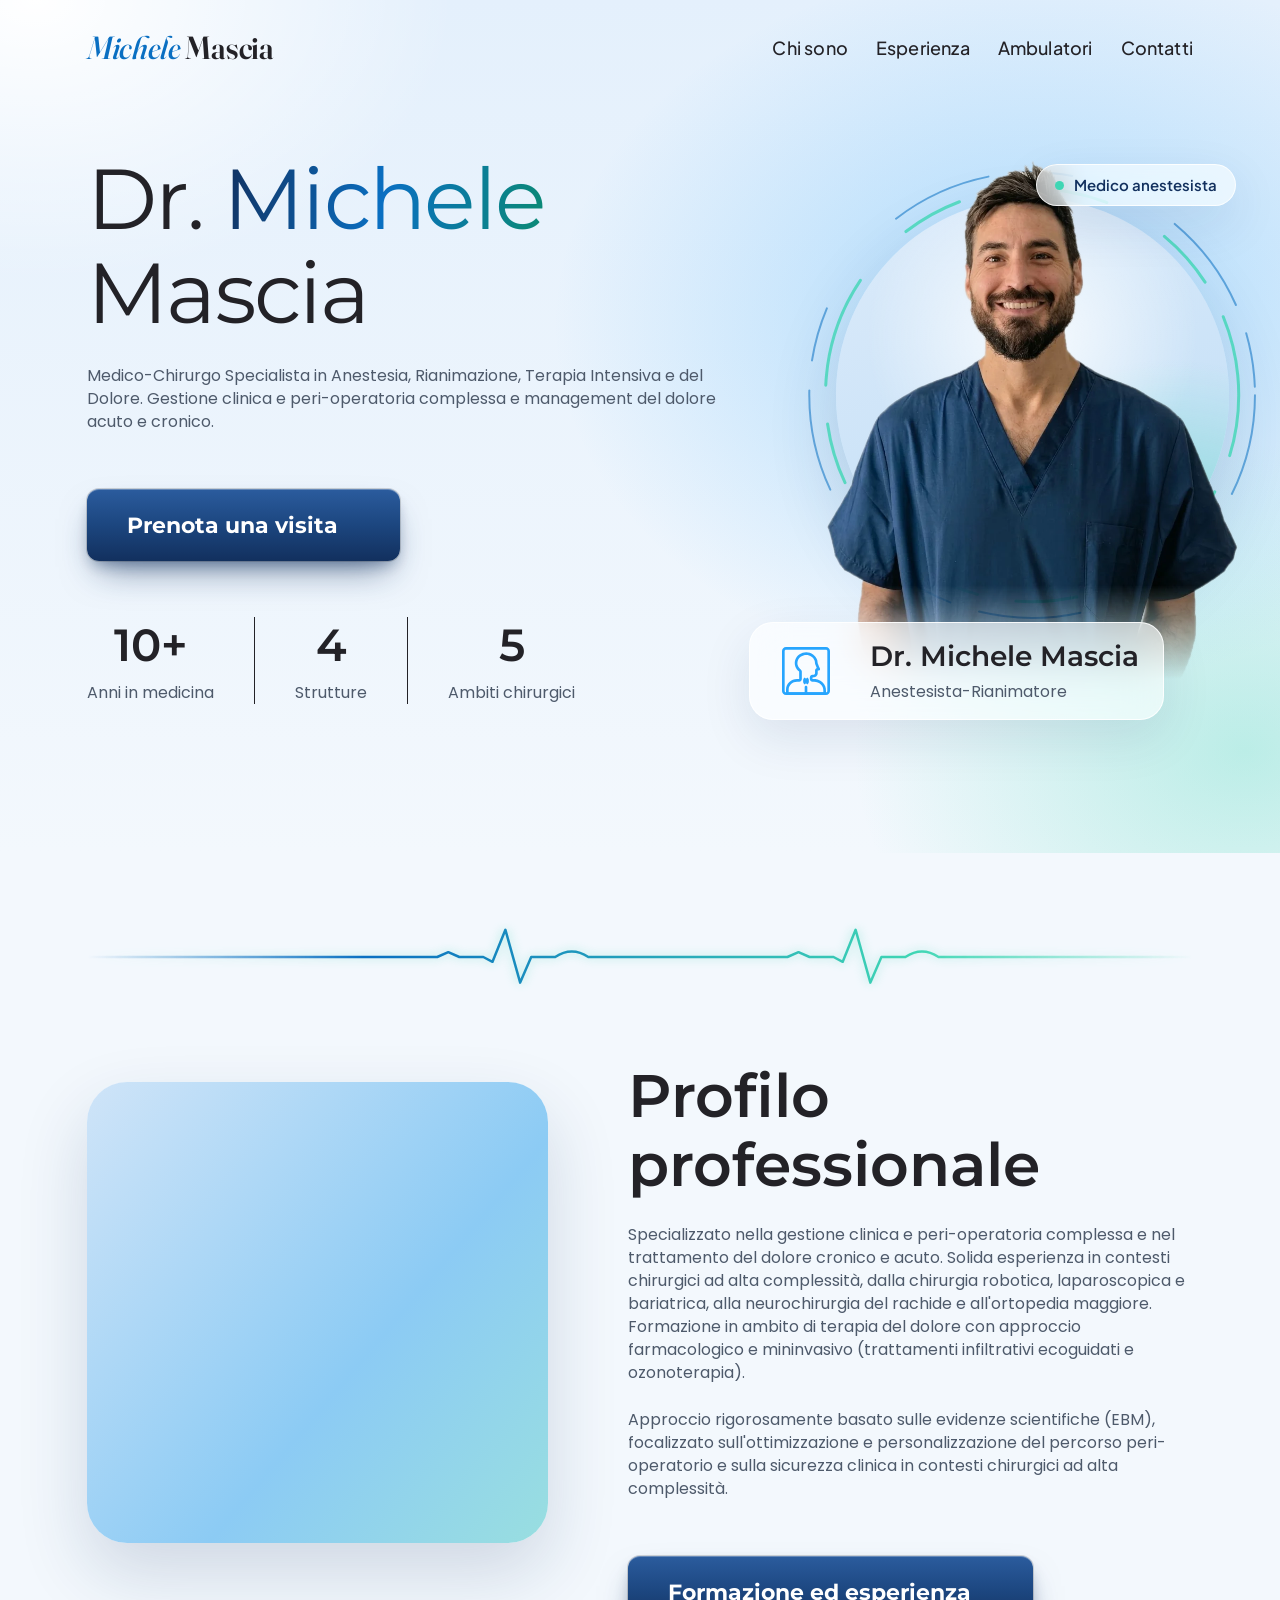
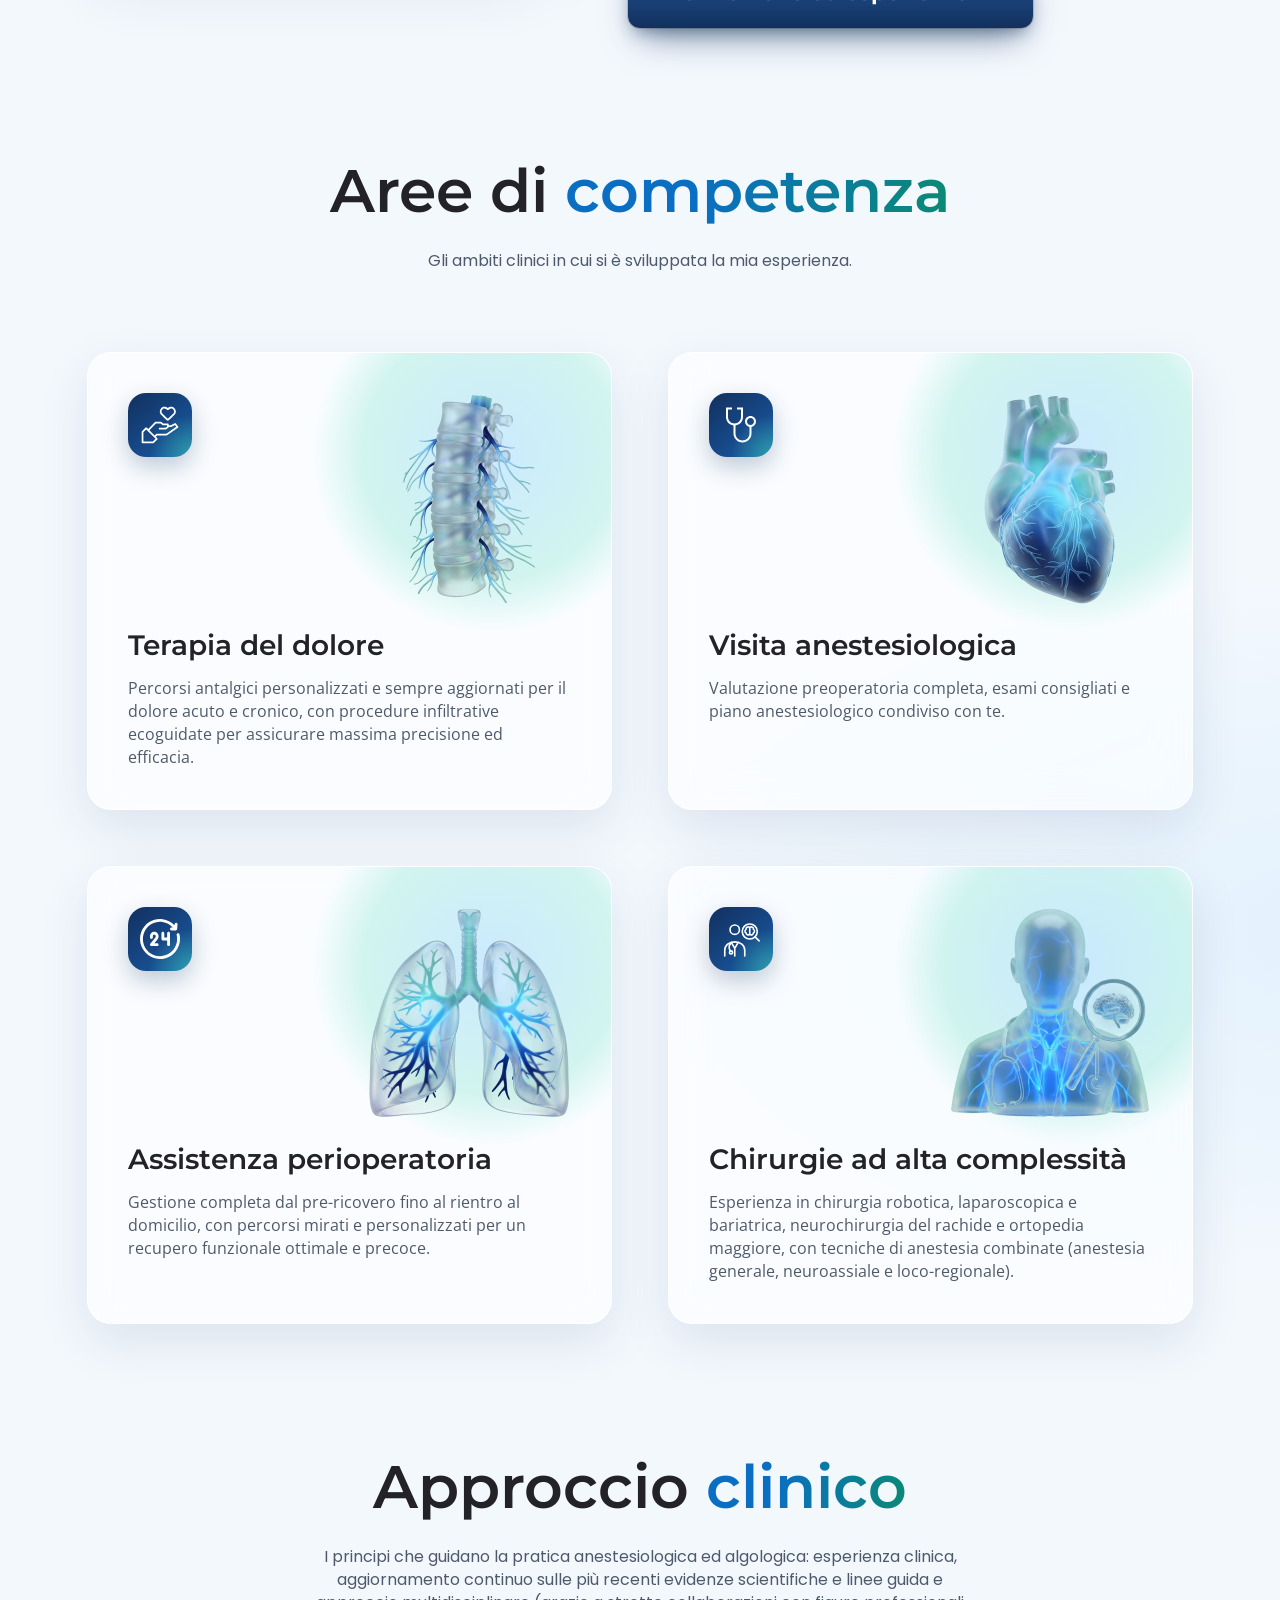
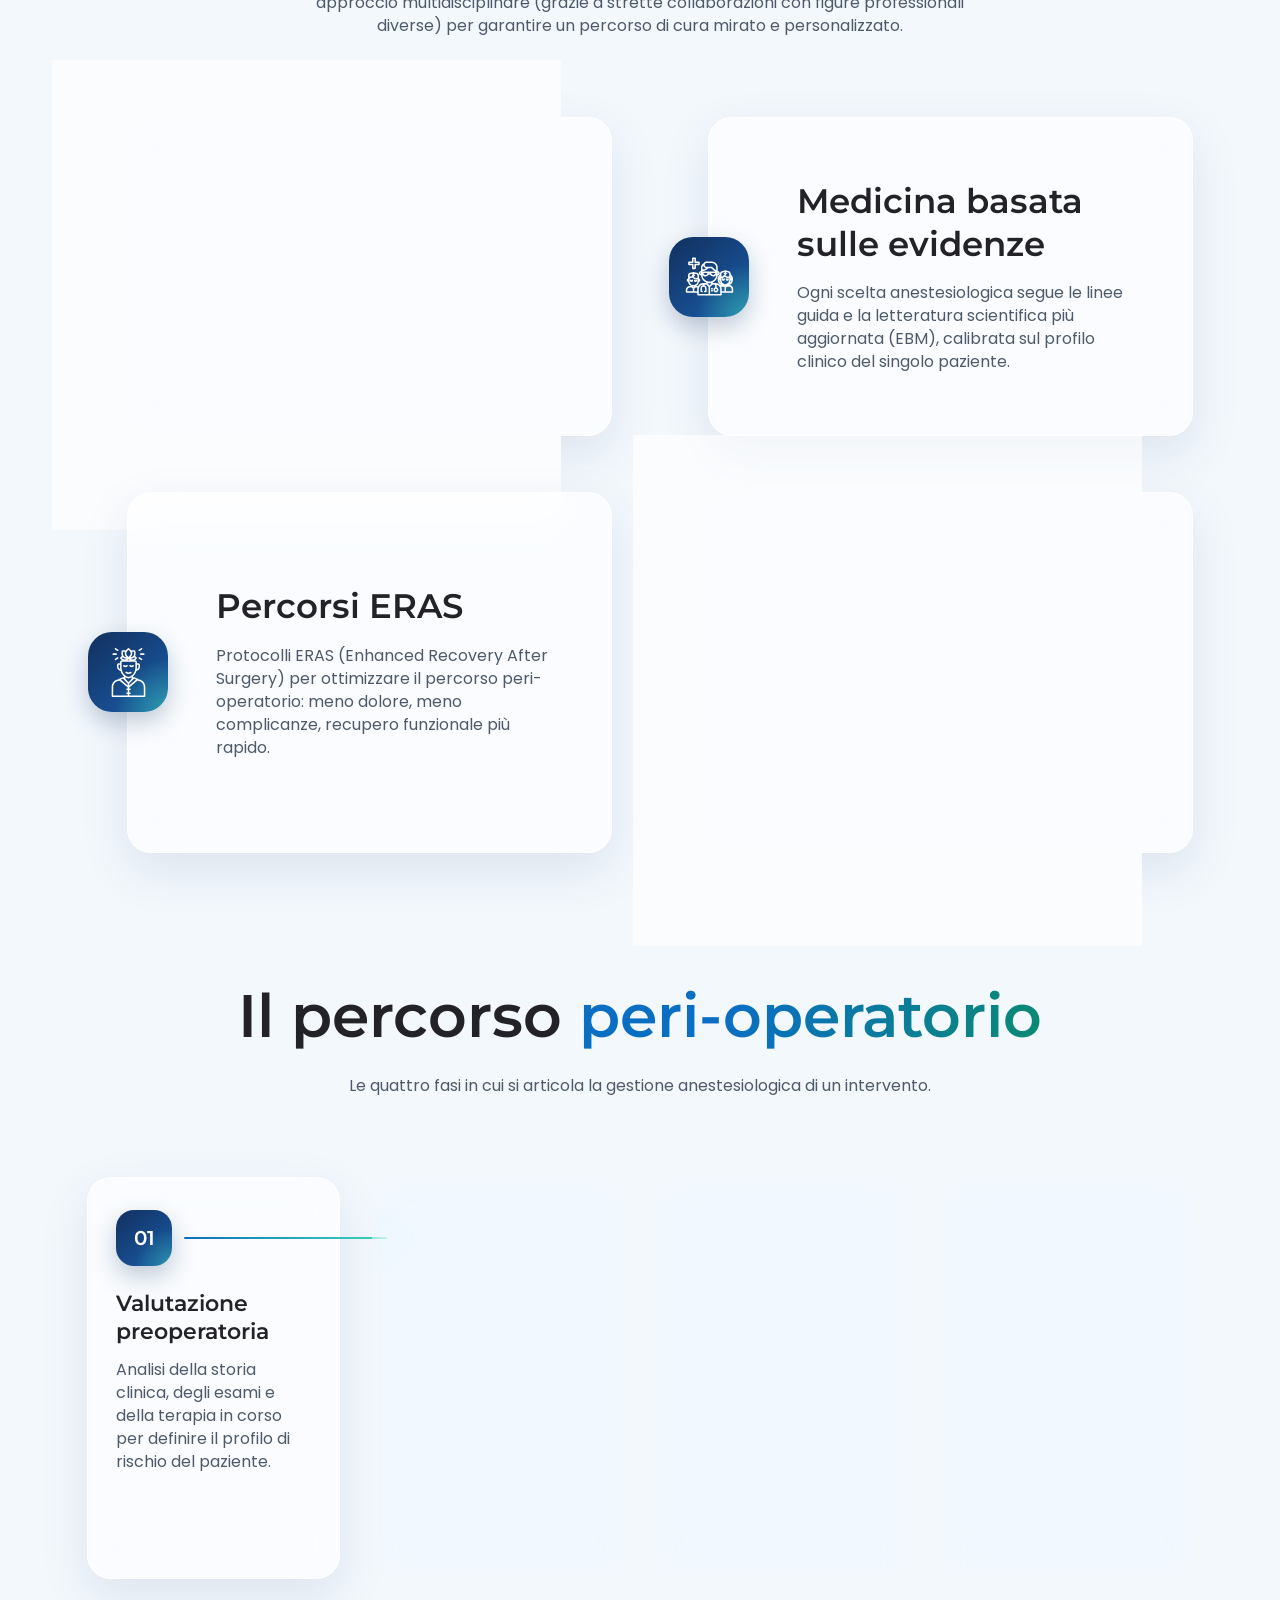
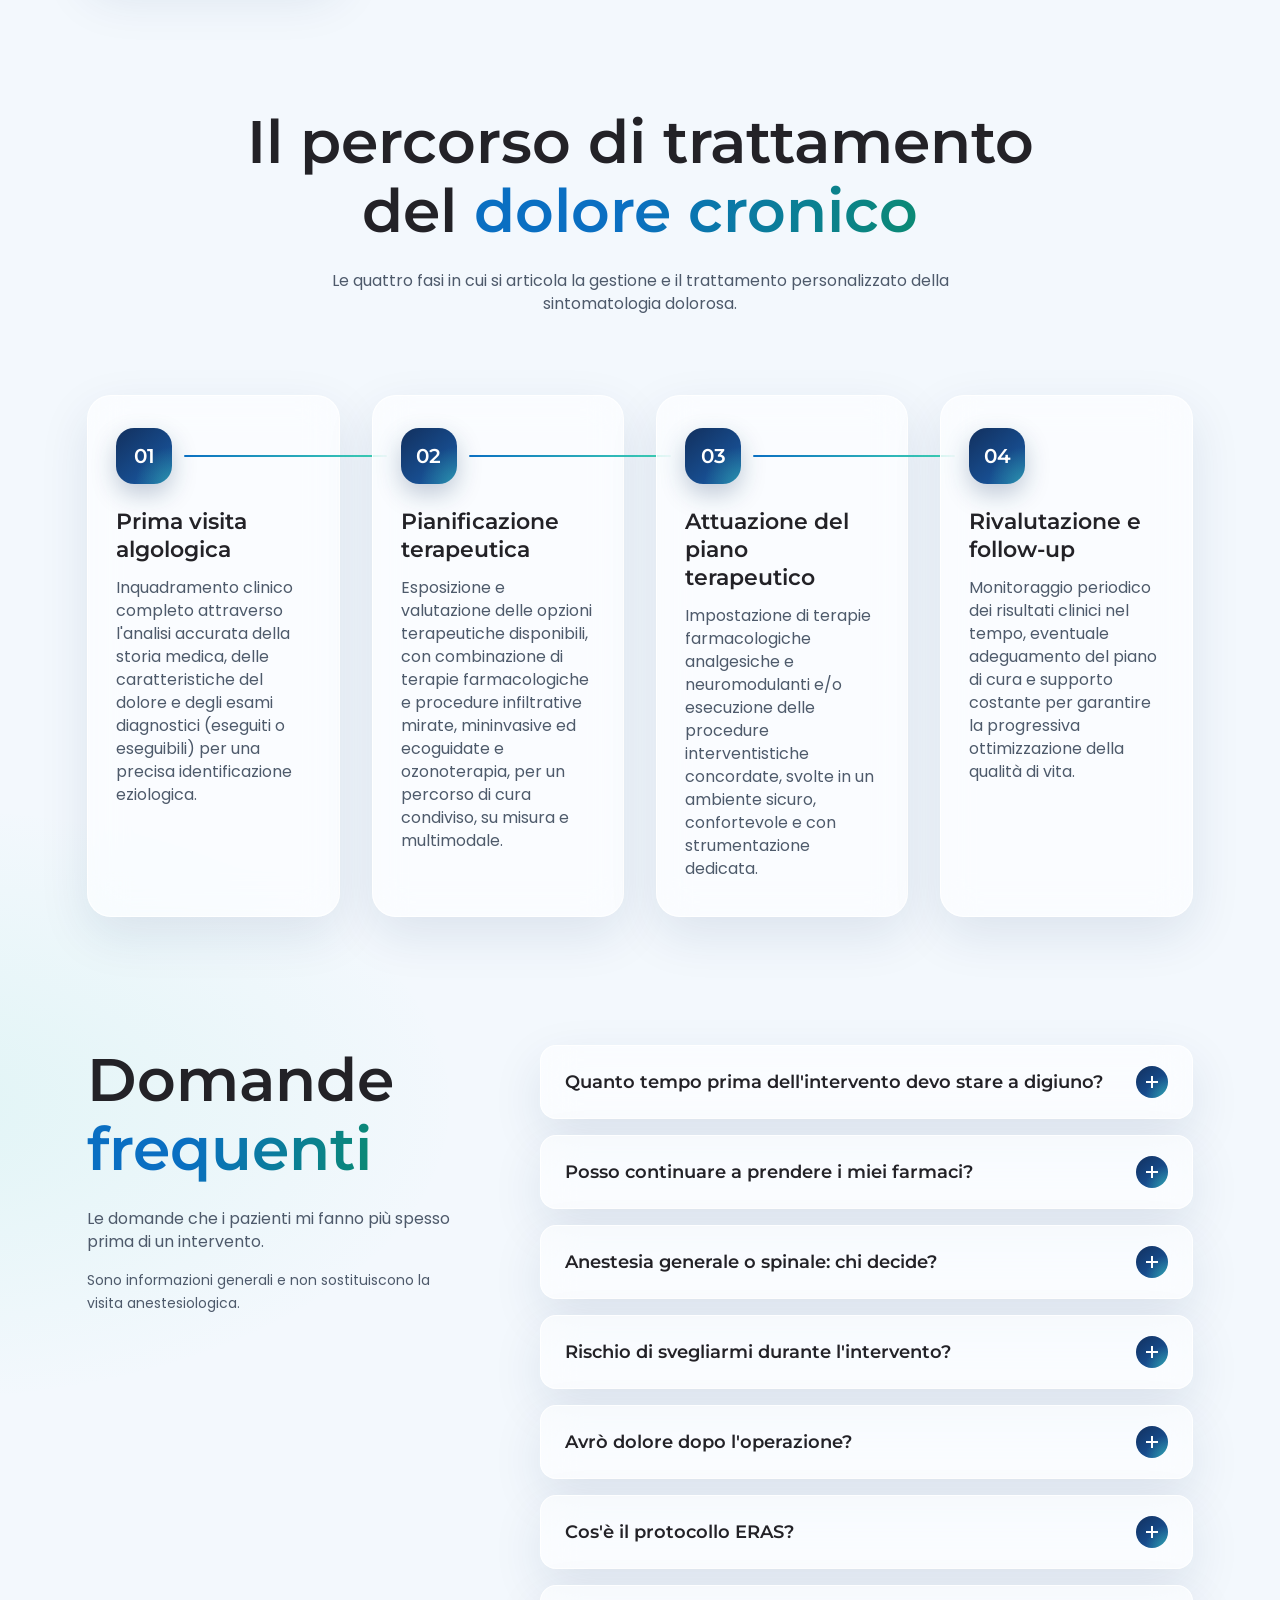
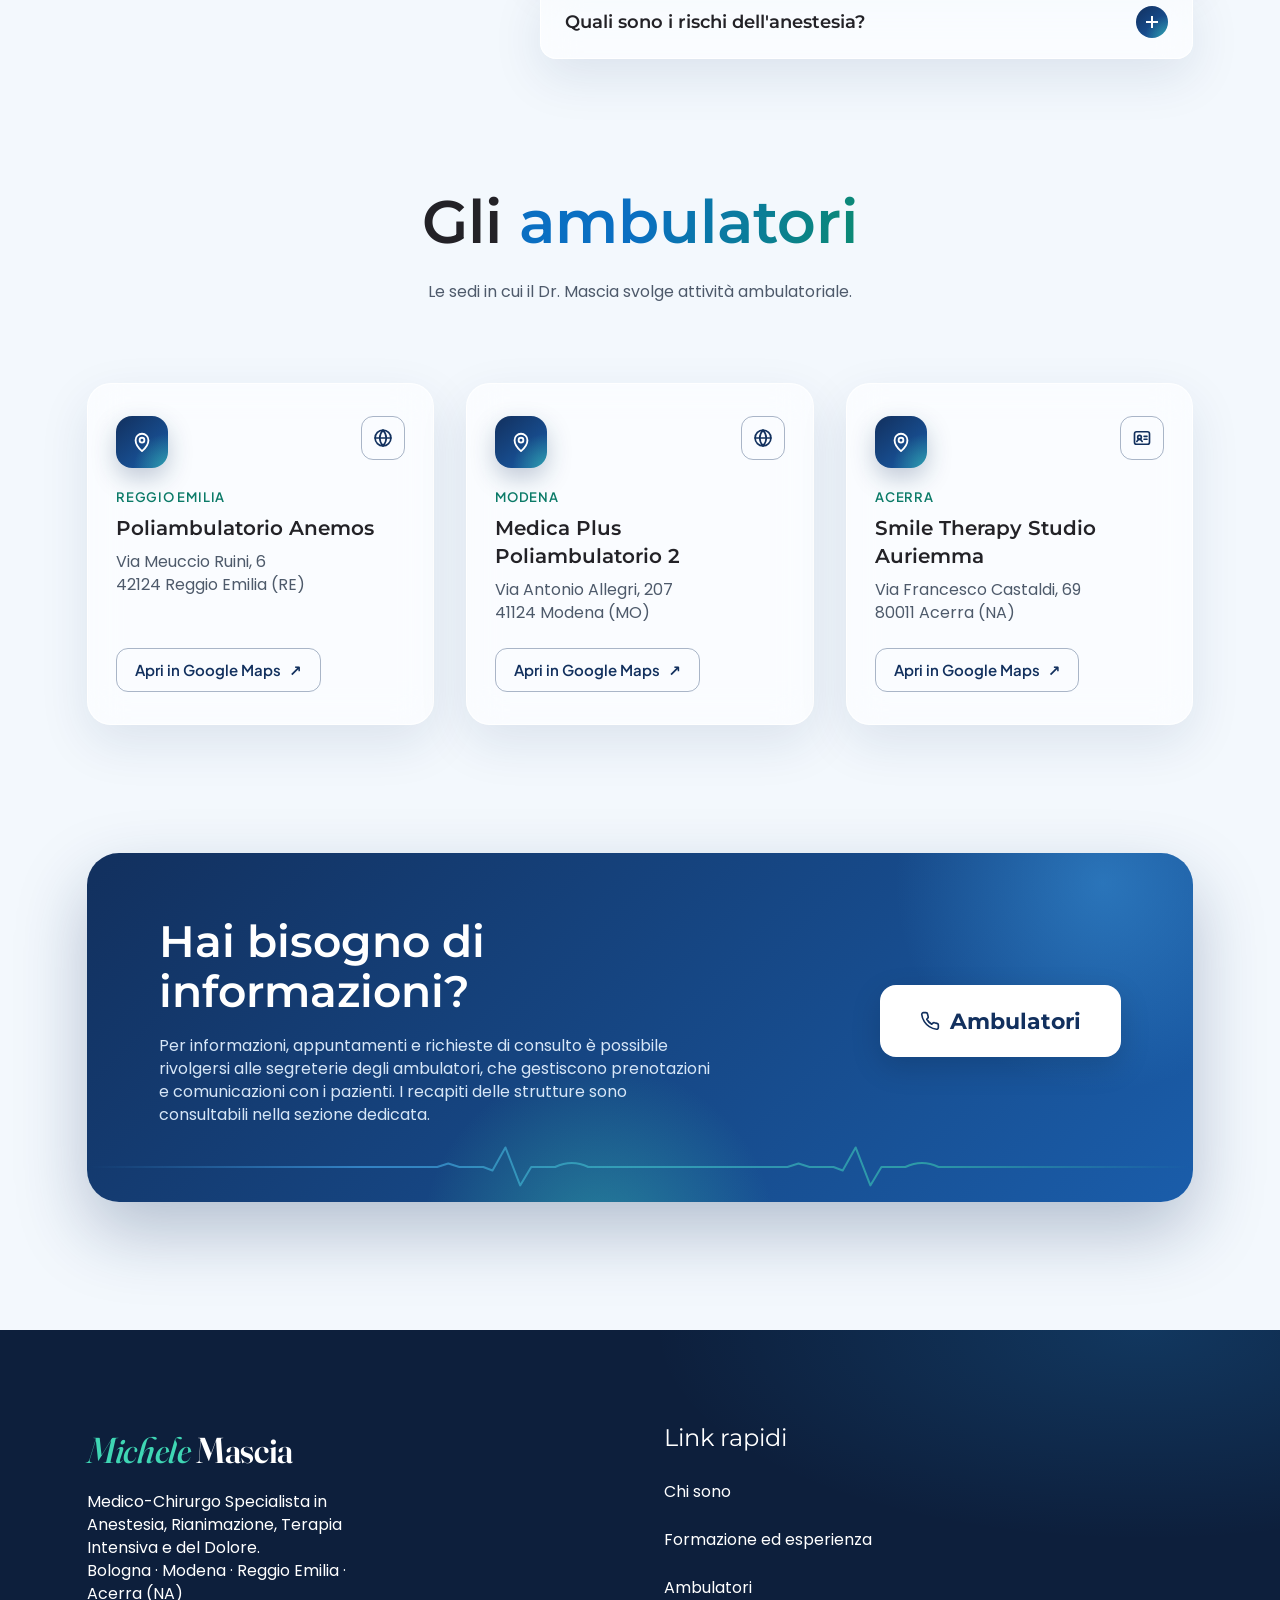
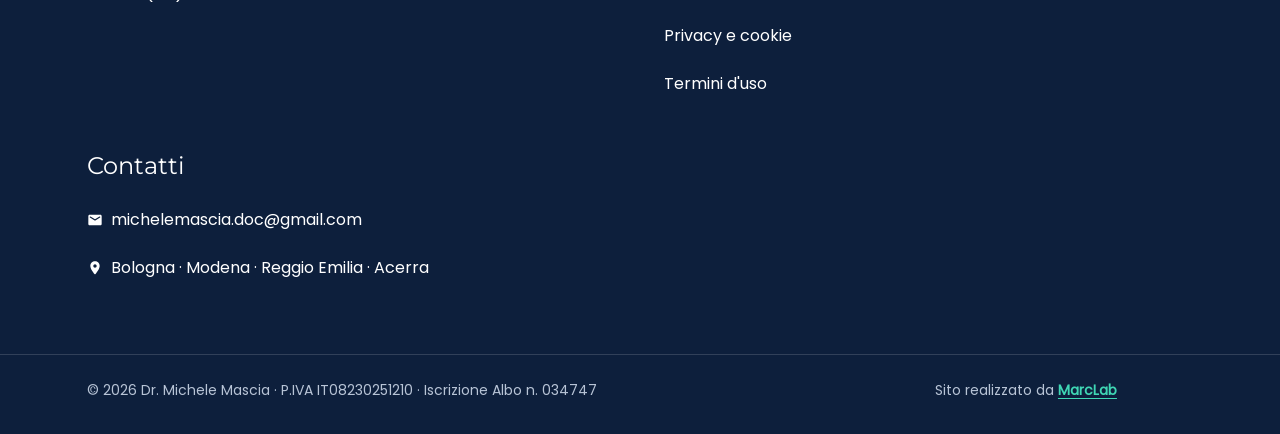
==== index.html @ 8900745c "Footer: aggiunta Bologna alla riga dei contatti La riga delle sedi nei contatti elencava solo Reggio" ====
<!doctype html>
<html lang="it">
<head>
  <meta charset="utf-8">
  <meta name="viewport" content="width=device-width, initial-scale=1">
  <meta name="format-detection" content="telephone=no, email=no">
  <title>Dr. Michele Mascia | Anestesista-Rianimatore</title>
  <meta name="description" content="Dr. Michele Mascia, specialista in Anestesia, Rianimazione, Terapia Intensiva e del Dolore: chirurgia robotica, neurochirurgia del rachide, ortopedia maggiore.">
  <link rel="canonical" href="https://www.michelemascia.it/">
  <!-- ANTEPRIMA: rimettere "index, follow" al lancio -->
  <meta name="robots" content="noindex, nofollow">
  <meta name="theme-color" content="#12305E">

  <meta property="og:type" content="website">
  <meta property="og:locale" content="it_IT">
  <meta property="og:title" content="Dr. Michele Mascia | Anestesista-Rianimatore">
  <meta property="og:description" content="Dr. Michele Mascia, specialista in Anestesia, Rianimazione, Terapia Intensiva e del Dolore: chirurgia robotica, neurochirurgia del rachide, ortopedia maggiore.">
  <meta property="og:url" content="https://www.michelemascia.it/">
  <meta property="og:image" content="https://www.michelemascia.it/assets/img/og-image.jpg">
  <meta property="og:image:width" content="1200">
  <meta property="og:image:height" content="630">
  <meta property="og:site_name" content="Dr. Michele Mascia">
  <meta name="twitter:card" content="summary_large_image">

  <link rel="icon" href="favicon.svg" type="image/svg+xml">
  <link rel="icon" href="favicon.ico" sizes="48x48">
  <link rel="apple-touch-icon" href="apple-touch-icon.png">
  <link rel="preload" href="assets/fonts/montserrat-latin-e56e84.woff2" as="font" type="font/woff2" crossorigin>
  <link rel="preload" href="assets/fonts/poppins-latin-5a6413.woff2" as="font" type="font/woff2" crossorigin>
  <link rel="stylesheet" href="fonts.css">
  <link rel="stylesheet" href="styles.css">
  <script type="application/ld+json">
{
  "@context": "https://schema.org",
  "@type": "Physician",
  "name": "Dr. Michele Mascia",
  "medicalSpecialty": [
    "Anesthesia",
    "PainMedicine"
  ],
  "address": {
    "@type": "PostalAddress",
    "addressLocality": "Bologna",
    "addressRegion": "BO",
    "addressCountry": "IT"
  },
  "areaServed": [
    "Bologna",
    "Modena",
    "Reggio Emilia",
    "Acerra"
  ],
  "memberOf": {
    "@type": "Organization",
    "name": "SIAARTI"
  },
  "alumniOf": [
    {
      "@type": "CollegeOrUniversity",
      "name": "Università degli Studi di Firenze"
    },
    {
      "@type": "CollegeOrUniversity",
      "name": "Seconda Università di Napoli"
    }
  ],
  "url": "https://www.michelemascia.it/",
  "image": "https://www.michelemascia.it/assets/img/og-image.jpg",
  "location": [
    {
      "@type": "MedicalClinic",
      "name": "Poliambulatorio Anemos",
      "url": "https://www.anemoscns.it/",
      "hasMap": "https://maps.app.goo.gl/2GRkThyEYUAiPACN7",
      "address": {
        "@type": "PostalAddress",
        "streetAddress": "Via Meuccio Ruini, 6",
        "postalCode": "42124",
        "addressLocality": "Reggio Emilia",
        "addressCountry": "IT"
      }
    },
    {
      "@type": "MedicalClinic",
      "name": "Medica Plus Poliambulatorio 2",
      "url": "https://www.medicaplus.it/",
      "hasMap": "https://maps.app.goo.gl/AveCn6s1imTVn1by8",
      "address": {
        "@type": "PostalAddress",
        "streetAddress": "Via Antonio Allegri, 207",
        "postalCode": "41124",
        "addressLocality": "Modena",
        "addressCountry": "IT"
      }
    },
    {
      "@type": "MedicalClinic",
      "name": "Smile Therapy Studio Auriemma",
      "hasMap": "https://maps.app.goo.gl/wtYGLZqLqUcjFcoJ7",
      "address": {
        "@type": "PostalAddress",
        "streetAddress": "Via Francesco Castaldi, 69",
        "postalCode": "80011",
        "addressLocality": "Acerra",
        "addressCountry": "IT"
      }
    }
  ]
}
  </script>
  <script type="application/ld+json">
{
  "@context": "https://schema.org",
  "@type": "FAQPage",
  "mainEntity": [
    {
      "@type": "Question",
      "name": "Quanto tempo prima dell'intervento devo stare a digiuno?",
      "acceptedAnswer": {
        "@type": "Answer",
        "text": "In genere niente cibo solido nelle 6 ore precedenti, mentre acqua e liquidi chiari (senza latte né polpa) sono consentiti fino a 2 ore prima. Le indicazioni precise per ogni caso vengono fornite durante la visita anestesiologica."
      }
    },
    {
      "@type": "Question",
      "name": "Posso continuare a prendere i miei farmaci?",
      "acceptedAnswer": {
        "@type": "Answer",
        "text": "Molti farmaci vanno presi regolarmente anche il giorno dell'intervento. Alcuni, come anticoagulanti, antiaggreganti e certi antidiabetici, vanno sospesi o modificati con tempi precisi. Porta alla visita l'elenco completo e non sospendere nulla di tua iniziativa."
      }
    },
    {
      "@type": "Question",
      "name": "Anestesia generale o spinale: chi decide?",
      "acceptedAnswer": {
        "@type": "Answer",
        "text": "La scelta dipende dal tipo di intervento, dalle tue condizioni di salute e anche dalle tue preferenze. La decisione viene presa con l'anestesista durante la valutazione preoperatoria. In chirurgia ortopedica e spinale si usano spesso tecniche locoregionali, da sole o insieme all'anestesia generale."
      }
    },
    {
      "@type": "Question",
      "name": "Rischio di svegliarmi durante l'intervento?",
      "acceptedAnswer": {
        "@type": "Answer",
        "text": "Durante l'anestesia generale i parametri vitali e la profondità dell'anestesia sono monitorati di continuo e il dosaggio viene adattato momento per momento. Il risveglio durante l'intervento è un evento molto raro."
      }
    },
    {
      "@type": "Question",
      "name": "Avrò dolore dopo l'operazione?",
      "acceptedAnswer": {
        "@type": "Answer",
        "text": "Il controllo del dolore inizia già in sala operatoria, ad esempio con blocchi nervosi mirati, e prosegue con una terapia personalizzata nei giorni successivi. L'obiettivo è farti muovere presto e con il minimo disagio."
      }
    },
    {
      "@type": "Question",
      "name": "Cos'è il protocollo ERAS?",
      "acceptedAnswer": {
        "@type": "Answer",
        "text": "ERAS (Enhanced Recovery After Surgery) è un insieme di pratiche basate sulle evidenze scientifiche, applicate prima, durante e dopo l'intervento: digiuno più breve, anestesia e analgesia mirate, mobilizzazione precoce. L'obiettivo è ridurre dolore e complicanze e tornare prima alla vita di tutti i giorni."
      }
    },
    {
      "@type": "Question",
      "name": "Quali sono i rischi dell'anestesia?",
      "acceptedAnswer": {
        "@type": "Answer",
        "text": "Oggi l'anestesia è molto sicura. Gli effetti più comuni, come nausea, mal di gola o brividi, sono lievi e passeggeri. I rischi specifici dipendono dalla storia clinica di ciascun paziente e vengono valutati durante la visita preoperatoria."
      }
    }
  ]
}
  </script>
</head>
<body id="top">
<a class="skip-link" href="#main">Vai al contenuto</a>

  <header class="site-header">
    <div class="container nav">
      <a href="#top" class="logo" aria-label="Michele Mascia, torna all'inizio"><span class="accent">Michele</span> Mascia</a>
      <button class="nav-toggle" aria-expanded="false" aria-controls="nav-menu" aria-label="Apri il menu">
        <span></span><span></span><span></span>
      </button>
      <nav id="nav-menu" class="nav-menu" aria-label="Navigazione principale">
        <a href="#chi-sono">Chi sono</a>
        <a href="curriculum.html">Esperienza</a>
        <a href="#ambulatori">Ambulatori</a>
        <a href="#contatti">Contatti</a>
      </nav>
    </div>
  </header>

  <main id="main">
    <!-- HERO -->
    <section class="hero">
      <div class="container hero-grid">
        <div class="hero-text">
          <h1>Dr. <span class="accent">Michele</span> Mascia</h1>
          <p class="lead">Medico-Chirurgo Specialista in Anestesia, Rianimazione, Terapia Intensiva e del Dolore. Gestione clinica e peri-operatoria complessa e management del dolore acuto e cronico.</p>
          <a href="#prenota" class="btn">Prenota una visita</a>
          <ul class="stats" aria-label="In numeri">
            <li><strong>10+</strong><span>Anni in medicina</span></li>
            <li><strong>4</strong><span>Strutture</span></li>
            <li><strong>5</strong><span>Ambiti chirurgici</span></li>
          </ul>
        </div>
        <div class="hero-visual">
          <img src="assets/icons/hero-circle.svg" alt="" class="hero-circle" width="810" height="810">
          <!-- Foto reale del Dr. Mascia -->
          <span class="photo-chip">Medico anestesista</span>
          <div class="portrait">
            <div class="portrait-disc" aria-hidden="true">
              <svg class="portrait-rings" viewBox="0 0 100 100" focusable="false"><g class="ring ring--a"><circle cx="50" cy="50" r="48" pathLength="100"/></g><g class="ring ring--b"><circle cx="50" cy="50" r="44.5" pathLength="100"/></g></svg>
            </div>
            <img src="assets/img/michele-scontornato.webp" srcset="assets/img/michele-scontornato-480.webp 480w, assets/img/michele-scontornato.webp 776w" sizes="(max-width: 1024px) 340px, 500px" alt="Il Dr. Michele Mascia in divisa medica" class="portrait-img" width="776" height="978" fetchpriority="high">
          </div>
          <div class="badge">
            <img src="assets/icons/doctor-badge.svg" alt="" width="64" height="64">
            <div>
              <p class="badge-name">Dr. Michele Mascia</p>
              <p class="badge-role">Anestesista-Rianimatore</p>
            </div>
          </div>
        </div>
      </div>
    </section>


    <!-- Traccia del monitor: separatore -->
    <div class="container ecg-divider">
      <svg class="ecg ecg--light" viewBox="0 0 1200 80" preserveAspectRatio="none" aria-hidden="true" focusable="false"><defs><linearGradient id="ecgGradA" x1="0" x2="1" y1="0" y2="0"><stop offset="0" stop-color="#0A6FC2" stop-opacity="0"/><stop offset=".25" stop-color="#0A6FC2"/><stop offset=".75" stop-color="#3FD6B4"/><stop offset="1" stop-color="#3FD6B4" stop-opacity="0"/></linearGradient></defs><path d="M0 40 H380 L392 34 L404 40 H430 L440 46 L454 6 L470 72 L482 40 H508 Q526 26 544 40 H760 L772 34 L784 40 H810 L820 46 L834 6 L850 72 L862 40 H888 Q906 26 924 40 H1200" pathLength="1" stroke="url(#ecgGradA)"/></svg>
    </div>

    <!-- CHI SONO -->
    <section class="section about" id="chi-sono">
      <div class="container about-grid">
        <!-- Foto reale del Dr. Mascia -->
        <div class="portrait portrait--about">
          <div class="portrait-disc" aria-hidden="true">
            <svg class="portrait-rings" viewBox="0 0 100 100" focusable="false"><g class="ring ring--a"><circle cx="50" cy="50" r="48" pathLength="100"/></g><g class="ring ring--b"><circle cx="50" cy="50" r="44.5" pathLength="100"/></g></svg>
          </div>
          <img src="assets/img/michele-scontornato.webp" srcset="assets/img/michele-scontornato-480.webp 480w, assets/img/michele-scontornato.webp 776w" sizes="(max-width: 1024px) 380px, 461px" alt="Ritratto del Dr. Michele Mascia in divisa medica" class="portrait-img" width="776" height="978" loading="lazy" decoding="async">
        </div>
        <div>
          <h2>Profilo professionale</h2>
          <p>Specializzato nella gestione clinica e peri-operatoria complessa e nel trattamento del dolore cronico e acuto. Solida esperienza in contesti chirurgici ad alta complessità, dalla chirurgia robotica, laparoscopica e bariatrica, alla neurochirurgia del rachide e all'ortopedia maggiore. Formazione in ambito di terapia del dolore con approccio farmacologico e mininvasivo (trattamenti infiltrativi ecoguidati e ozonoterapia).</p>
          <p>Approccio rigorosamente basato sulle evidenze scientifiche (EBM), focalizzato sull'ottimizzazione e personalizzazione del percorso peri-operatorio e sulla sicurezza clinica in contesti chirurgici ad alta complessità.</p>
          <div class="about-actions">
            <a href="curriculum.html" class="btn">Formazione ed esperienza</a>
          </div>
        </div>
      </div>
    </section>



    <!-- AREE DI COMPETENZA -->
    <section class="section services" id="competenze">
      <div class="container">
        <header class="section-head">
          <h2>Aree di <span class="accent">competenza</span></h2>
          <p>Gli ambiti clinici in cui si è sviluppata la mia esperienza.</p>
        </header>
        <div class="services-grid">
          <article class="service-card">
            <img src="assets/img/organo-colonna.webp" alt="" class="organ organ--card" width="440" height="440" loading="lazy" decoding="async" aria-hidden="true">
            <div class="service-body">
              <span class="service-icon"><img src="assets/icons/care.svg" alt="" width="40" height="40"></span>
              <h3>Terapia del dolore</h3>
              <p>Percorsi antalgici personalizzati e sempre aggiornati per il dolore acuto e cronico, con procedure infiltrative ecoguidate per assicurare massima precisione ed efficacia.</p>
            </div>
          </article>
          <article class="service-card">
            <img src="assets/img/organo-cuore.webp" alt="" class="organ organ--card" width="440" height="440" loading="lazy" decoding="async" aria-hidden="true">
            <div class="service-body">
              <span class="service-icon"><img src="assets/icons/stethoscope.svg" alt="" width="40" height="40"></span>
              <h3>Visita anestesiologica</h3>
              <p>Valutazione preoperatoria completa, esami consigliati e piano anestesiologico condiviso con te.</p>
            </div>
          </article>
          <article class="service-card">
            <img src="assets/img/organo-polmoni-440.webp" alt="" class="organ organ--card" width="440" height="440" loading="lazy" decoding="async" aria-hidden="true">
            <div class="service-body">
              <span class="service-icon"><img src="assets/icons/h24.svg" alt="" width="40" height="40"></span>
              <h3>Assistenza perioperatoria</h3>
              <p>Gestione completa dal pre-ricovero fino al rientro al domicilio, con percorsi mirati e personalizzati per un recupero funzionale ottimale e precoce.</p>
            </div>
          </article>
          <article class="service-card">
            <img src="assets/img/organo-chirurgie-v3.webp" alt="" class="organ organ--card" width="440" height="440" loading="lazy" decoding="async" aria-hidden="true">
            <div class="service-body">
              <span class="service-icon"><img src="assets/icons/chirurgie-complesse.svg" alt="" width="40" height="40"></span>
              <h3>Chirurgie ad alta complessità</h3>
              <p>Esperienza in chirurgia robotica, laparoscopica e bariatrica, neurochirurgia del rachide e ortopedia maggiore, con tecniche di anestesia combinate (anestesia generale, neuroassiale e loco-regionale).</p>
            </div>
          </article>
        </div>
      </div>
    </section>

    <!-- APPROCCIO CLINICO -->
    <section class="section why">
      <div class="container">
        <header class="section-head">
          <h2>Approccio <span class="accent">clinico</span></h2>
          <p>I principi che guidano la pratica anestesiologica ed algologica: esperienza clinica, aggiornamento continuo sulle più recenti evidenze scientifiche e linee guida e approccio multidisciplinare (grazie a strette collaborazioni con figure professionali diverse) per garantire un percorso di cura mirato e personalizzato.</p>
        </header>
        <div class="why-grid">
          <article class="why-card">
            <span class="why-icon"><img src="assets/icons/healthcare.svg" alt="" width="48" height="48"></span>
            <h3>Formazione specialistica</h3>
            <p>Specializzazione in Anestesia, Rianimazione, Terapia Intensiva e del Dolore all'Università di Firenze con 70/70 e lode. Socio ordinario SIAARTI, con aggiornamento continuo su tecniche e terapie farmacologiche.</p>
          </article>
          <article class="why-card">
            <span class="why-icon"><img src="assets/icons/team.svg" alt="" width="49" height="49"></span>
            <h3>Medicina basata sulle evidenze</h3>
            <p>Ogni scelta anestesiologica segue le linee guida e la letteratura scientifica più aggiornata (EBM), calibrata sul profilo clinico del singolo paziente.</p>
          </article>
          <article class="why-card">
            <span class="why-icon"><img src="assets/icons/mindfulness.svg" alt="" width="49" height="49"></span>
            <h3>Percorsi ERAS</h3>
            <p>Protocolli ERAS (Enhanced Recovery After Surgery) per ottimizzare il percorso peri-operatorio: meno dolore, meno complicanze, recupero funzionale più rapido.</p>
          </article>
          <article class="why-card">
            <span class="why-icon"><img src="assets/icons/multidisciplinare.svg" alt="" width="44" height="44"></span>
            <h3>Gestione multidisciplinare</h3>
            <p>Stretta collaborazione con professionisti di diverse specialità (neurochirurgia, ortopedia, urologia, chirurgia generale, neurologia, fisiatria, fisioterapia, psicologia, scienze della nutrizione) per una completa presa in carico del paziente e delle sue necessità.</p>
          </article>
        </div>
      </div>
    </section>




    <!-- PERCORSO PERI-OPERATORIO -->
    <section class="section process" id="percorso">
      <div class="container">
        <header class="section-head">
          <h2>Il percorso <span class="accent">peri-operatorio</span></h2>
          <p>Le quattro fasi in cui si articola la gestione anestesiologica di un intervento.</p>
        </header>
        <ol class="steps">
          <li class="step">
            <span class="step-num" aria-hidden="true">01</span>
            <h3>Valutazione preoperatoria</h3>
            <p>Analisi della storia clinica, degli esami e della terapia in corso per definire il profilo di rischio del paziente.</p>
          </li>
          <li class="step">
            <span class="step-num" aria-hidden="true">02</span>
            <h3>Pianificazione</h3>
            <p>Scelta della tecnica anestesiologica (generale, neuroassiale o locoregionale) e indicazioni su digiuno pre-operatorio e sulla gestione della terapia domiciliare.</p>
          </li>
          <li class="step">
            <span class="step-num" aria-hidden="true">03</span>
            <h3>Gestione intraoperatoria</h3>
            <p>Monitoraggio continuo dei parametri vitali e della profondità anestesiologica per tutta la durata della procedura.</p>
          </li>
          <li class="step">
            <span class="step-num" aria-hidden="true">04</span>
            <h3>Risveglio e analgesia</h3>
            <p>Analgesia e recupero post-operatorio con impostazione della terapia antalgica post-operatoria e gestione multidisciplinare per un recupero ottimale dopo l'intervento.</p>
          </li>
        </ol>
      </div>
    </section>

    <!-- PERCORSO TERAPIA DEL DOLORE CRONICO -->
    <section class="section process process--dolore" id="percorso-dolore">
      <div class="container">
        <header class="section-head">
          <h2>Il percorso di trattamento del <span class="accent">dolore cronico</span></h2>
          <p>Le quattro fasi in cui si articola la gestione e il trattamento personalizzato della sintomatologia dolorosa.</p>
        </header>
        <ol class="steps">
          <li class="step">
            <span class="step-num" aria-hidden="true">01</span>
            <h3>Prima visita algologica</h3>
            <p>Inquadramento clinico completo attraverso l'analisi accurata della storia medica, delle caratteristiche del dolore e degli esami diagnostici (eseguiti o eseguibili) per una precisa identificazione eziologica.</p>
          </li>
          <li class="step">
            <span class="step-num" aria-hidden="true">02</span>
            <h3>Pianificazione terapeutica</h3>
            <p>Esposizione e valutazione delle opzioni terapeutiche disponibili, con combinazione di terapie farmacologiche e procedure infiltrative mirate, mininvasive ed ecoguidate e ozonoterapia, per un percorso di cura condiviso, su misura e multimodale.</p>
          </li>
          <li class="step">
            <span class="step-num" aria-hidden="true">03</span>
            <h3>Attuazione del piano terapeutico</h3>
            <p>Impostazione di terapie farmacologiche analgesiche e neuromodulanti e/o esecuzione delle procedure interventistiche concordate, svolte in un ambiente sicuro, confortevole e con strumentazione dedicata.</p>
          </li>
          <li class="step">
            <span class="step-num" aria-hidden="true">04</span>
            <h3>Rivalutazione e follow-up</h3>
            <p>Monitoraggio periodico dei risultati clinici nel tempo, eventuale adeguamento del piano di cura e supporto costante per garantire la progressiva ottimizzazione della qualità di vita.</p>
          </li>
        </ol>
      </div>
    </section>



    <!-- FAQ -->
    <section class="section faq" id="faq">
      <div class="container faq-grid">
        <header class="faq-head">
          <h2>Domande <span class="accent">frequenti</span></h2>
          <p>Le domande che i pazienti mi fanno più spesso prima di un intervento.</p>
          <p class="faq-note">Sono informazioni generali e non sostituiscono la visita anestesiologica.</p>
        </header>
        <div class="faq-list">
          <details class="faq-item" name="faq">
            <summary>Quanto tempo prima dell'intervento devo stare a digiuno?</summary>
            <div class="faq-answer"><p>In genere niente cibo solido nelle 6 ore precedenti, mentre acqua e liquidi chiari (senza latte né polpa) sono consentiti fino a 2 ore prima. Le indicazioni precise per ogni caso vengono fornite durante la visita anestesiologica.</p></div>
          </details>
          <details class="faq-item" name="faq">
            <summary>Posso continuare a prendere i miei farmaci?</summary>
            <div class="faq-answer"><p>Molti farmaci vanno presi regolarmente anche il giorno dell'intervento. Alcuni, come anticoagulanti, antiaggreganti e certi antidiabetici, vanno sospesi o modificati con tempi precisi. Porta alla visita l'elenco completo e non sospendere nulla di tua iniziativa.</p></div>
          </details>
          <details class="faq-item" name="faq">
            <summary>Anestesia generale o spinale: chi decide?</summary>
            <div class="faq-answer"><p>La scelta dipende dal tipo di intervento, dalle tue condizioni di salute e anche dalle tue preferenze. La decisione viene presa con l'anestesista durante la valutazione preoperatoria. In chirurgia ortopedica e spinale si usano spesso tecniche locoregionali, da sole o insieme all'anestesia generale.</p></div>
          </details>
          <details class="faq-item" name="faq">
            <summary>Rischio di svegliarmi durante l'intervento?</summary>
            <div class="faq-answer"><p>Durante l'anestesia generale i parametri vitali e la profondità dell'anestesia sono monitorati di continuo e il dosaggio viene adattato momento per momento. Il risveglio durante l'intervento è un evento molto raro.</p></div>
          </details>
          <details class="faq-item" name="faq">
            <summary>Avrò dolore dopo l'operazione?</summary>
            <div class="faq-answer"><p>Il controllo del dolore inizia già in sala operatoria, ad esempio con blocchi nervosi mirati, e prosegue con una terapia personalizzata nei giorni successivi. L'obiettivo è farti muovere presto e con il minimo disagio.</p></div>
          </details>
          <details class="faq-item" name="faq">
            <summary>Cos'è il protocollo ERAS?</summary>
            <div class="faq-answer"><p>ERAS (Enhanced Recovery After Surgery) è un insieme di pratiche basate sulle evidenze scientifiche, applicate prima, durante e dopo l'intervento: digiuno più breve, anestesia e analgesia mirate, mobilizzazione precoce. L'obiettivo è ridurre dolore e complicanze e tornare prima alla vita di tutti i giorni.</p></div>
          </details>
          <details class="faq-item" name="faq">
            <summary>Quali sono i rischi dell'anestesia?</summary>
            <div class="faq-answer"><p>Oggi l'anestesia è molto sicura. Gli effetti più comuni, come nausea, mal di gola o brividi, sono lievi e passeggeri. I rischi specifici dipendono dalla storia clinica di ciascun paziente e vengono valutati durante la visita preoperatoria.</p></div>
          </details>
        </div>
      </div>
    </section>



    <!-- AMBULATORI -->
    <section class="section sedi" id="ambulatori">
      <div class="container">
        <header class="section-head">
          <h2>Gli <span class="accent">ambulatori</span></h2>
          <p>Le sedi in cui il Dr. Mascia svolge attività ambulatoriale.</p>
        </header>
        <div class="sedi-grid">
          <article class="sede">
            <span class="sede-pin"><svg viewBox="0 0 24 24" width="22" height="22" fill="none" stroke="currentColor" stroke-width="2" stroke-linecap="round" stroke-linejoin="round" aria-hidden="true"><path d="M12 22s7-6.2 7-12a7 7 0 0 0-14 0c0 5.8 7 12 7 12z"/><circle cx="12" cy="10" r="2.6"/></svg></span>
            <p class="sede-city">Reggio Emilia</p>
            <a href="https://www.anemoscns.it/" class="sede-web" target="_blank" rel="noopener" aria-label="Sito web di Anemos (si apre in una nuova scheda)" title="Sito web"><svg viewBox="0 0 24 24" width="20" height="20" fill="none" stroke="currentColor" stroke-width="2" stroke-linecap="round" stroke-linejoin="round" aria-hidden="true"><circle cx="12" cy="12" r="9.5"/><path d="M2.5 12h19M12 2.5c2.6 2.8 3.9 6 3.9 9.5s-1.3 6.7-3.9 9.5c-2.6-2.8-3.9-6-3.9-9.5s1.3-6.7 3.9-9.5z"/></svg></a>
            <h3>Poliambulatorio Anemos</h3>
            <address>Via Meuccio Ruini, 6<br>42124 Reggio Emilia (RE)</address>
            <a href="https://maps.app.goo.gl/2GRkThyEYUAiPACN7" class="sede-link" target="_blank" rel="noopener">Apri in Google Maps <span class="sr-only">(si apre in una nuova scheda)</span></a>
          </article>
          <article class="sede">
            <span class="sede-pin"><svg viewBox="0 0 24 24" width="22" height="22" fill="none" stroke="currentColor" stroke-width="2" stroke-linecap="round" stroke-linejoin="round" aria-hidden="true"><path d="M12 22s7-6.2 7-12a7 7 0 0 0-14 0c0 5.8 7 12 7 12z"/><circle cx="12" cy="10" r="2.6"/></svg></span>
            <p class="sede-city">Modena</p>
            <a href="https://www.medicaplus.it/" class="sede-web" target="_blank" rel="noopener" aria-label="Sito web di Medica Plus (si apre in una nuova scheda)" title="Sito web"><svg viewBox="0 0 24 24" width="20" height="20" fill="none" stroke="currentColor" stroke-width="2" stroke-linecap="round" stroke-linejoin="round" aria-hidden="true"><circle cx="12" cy="12" r="9.5"/><path d="M2.5 12h19M12 2.5c2.6 2.8 3.9 6 3.9 9.5s-1.3 6.7-3.9 9.5c-2.6-2.8-3.9-6-3.9-9.5s1.3-6.7 3.9-9.5z"/></svg></a>
            <h3>Medica Plus Poliambulatorio 2</h3>
            <address>Via Antonio Allegri, 207<br>41124 Modena (MO)</address>
            <a href="https://maps.app.goo.gl/AveCn6s1imTVn1by8" class="sede-link" target="_blank" rel="noopener">Apri in Google Maps <span class="sr-only">(si apre in una nuova scheda)</span></a>
          </article>
          <article class="sede">
            <span class="sede-pin"><svg viewBox="0 0 24 24" width="22" height="22" fill="none" stroke="currentColor" stroke-width="2" stroke-linecap="round" stroke-linejoin="round" aria-hidden="true"><path d="M12 22s7-6.2 7-12a7 7 0 0 0-14 0c0 5.8 7 12 7 12z"/><circle cx="12" cy="10" r="2.6"/></svg></span>
            <p class="sede-city">Acerra</p>
            <a href="https://share.google/xDisJBlRIE7dnDnKQ" class="sede-web" target="_blank" rel="noopener" aria-label="Scheda Google di Smile Therapy Studio Auriemma con contatti (si apre in una nuova scheda)" title="Scheda Google con contatti"><svg viewBox="0 0 24 24" width="20" height="20" fill="none" stroke="currentColor" stroke-width="2" stroke-linecap="round" stroke-linejoin="round" aria-hidden="true"><rect x="3" y="4.5" width="18" height="15" rx="2.5"/><circle cx="9" cy="11" r="2.2"/><path d="M5.8 16.2c.6-1.7 1.8-2.6 3.2-2.6s2.6.9 3.2 2.6M14.5 10h3.5M14.5 13.5h3.5"/></svg></a>
            <h3>Smile Therapy Studio Auriemma</h3>
            <address>Via Francesco Castaldi, 69<br>80011 Acerra (NA)</address>
            <a href="https://maps.app.goo.gl/wtYGLZqLqUcjFcoJ7" class="sede-link" target="_blank" rel="noopener">Apri in Google Maps <span class="sr-only">(si apre in una nuova scheda)</span></a>
          </article>
        </div>
      </div>
    </section>

    <!-- PRENOTA: un solo bottone che apre l'app di posta -->
    <section class="section booking" id="prenota">
      <div class="container">
        <div class="booking-card">
          <svg class="ecg ecg--card" viewBox="0 0 1200 80" preserveAspectRatio="none" aria-hidden="true" focusable="false"><defs><linearGradient id="ecgGradB" x1="0" x2="1" y1="0" y2="0"><stop offset="0" stop-color="#4DB8FF" stop-opacity="0"/><stop offset=".25" stop-color="#4DB8FF"/><stop offset=".75" stop-color="#3FD6B4"/><stop offset="1" stop-color="#3FD6B4" stop-opacity="0"/></linearGradient></defs><path d="M0 40 H380 L392 34 L404 40 H430 L440 46 L454 6 L470 72 L482 40 H508 Q526 26 544 40 H760 L772 34 L784 40 H810 L820 46 L834 6 L850 72 L862 40 H888 Q906 26 924 40 H1200" pathLength="1" stroke="url(#ecgGradB)"/></svg>
          <div class="booking-text">
            <h2>Hai bisogno di informazioni?</h2>
            <p>Per informazioni, appuntamenti e richieste di consulto è possibile rivolgersi alle segreterie degli ambulatori, che gestiscono prenotazioni e comunicazioni con i pazienti. I recapiti delle strutture sono consultabili nella sezione dedicata.</p>
          </div>
          <div class="booking-actions">
            <a href="#ambulatori" class="btn btn--light"><svg class="btn-icon" viewBox="0 0 24 24" width="20" height="20" fill="none" stroke="currentColor" stroke-width="2" stroke-linecap="round" stroke-linejoin="round" aria-hidden="true" focusable="false"><path d="M22 16.9v3a2 2 0 0 1-2.2 2 19.8 19.8 0 0 1-8.6-3.1 19.5 19.5 0 0 1-6-6A19.8 19.8 0 0 1 2.1 4.2 2 2 0 0 1 4.1 2h3a2 2 0 0 1 2 1.7c.1 1 .4 1.9.7 2.8a2 2 0 0 1-.5 2.1L8.1 9.9a16 16 0 0 0 6 6l1.3-1.3a2 2 0 0 1 2.1-.4c.9.3 1.8.6 2.8.7a2 2 0 0 1 1.7 2z"/></svg>Ambulatori</a>
          </div>
        </div>
      </div>
    </section>
  </main>

  <!-- FOOTER -->
  <footer class="site-footer" id="contatti">
    <div class="container footer-grid">
      <div class="footer-brand">
        <p class="logo logo--footer"><span class="accent">Michele</span> Mascia</p>
        <p>Medico-Chirurgo Specialista in Anestesia, Rianimazione, Terapia Intensiva e del Dolore.<br>Bologna · Modena · Reggio Emilia · Acerra (NA)</p>
      </div>
      <nav class="footer-col" aria-label="Link rapidi">
        <h2>Link rapidi</h2>
        <a href="#chi-sono">Chi sono</a>
        <a href="curriculum.html">Formazione ed esperienza</a>
        <a href="#ambulatori">Ambulatori</a>
        <a href="privacy.html">Privacy e cookie</a>
        <a href="termini.html">Termini d'uso</a>
      </nav>
      <div class="footer-col">
        <h2>Contatti</h2>
        <span class="contact"><img src="assets/icons/mail.svg" alt="" width="16" height="16">michelemascia.doc@gmail.com</span>
        <a href="#ambulatori" class="contact"><img src="assets/icons/pin.svg" alt="" width="16" height="16">Bologna · Modena · Reggio&nbsp;Emilia · Acerra</a>
      </div>
    </div>
    <div class="container footer-bottom">
      <p>&copy; <span id="year">2026</span> Dr. Michele Mascia · P.IVA IT08230251210 · Iscrizione Albo n. 034747</p>
      <p class="credit">Sito realizzato da <a href="https://linktr.ee/marclabwebdesigner" target="_blank" rel="noopener noreferrer">MarcLab<span class="sr-only"> (i miei contatti, si apre in una nuova scheda)</span></a></p>
    </div>
  </footer>

  <aside aria-label="Torna in alto">
  <a href="#top" class="back-to-top" aria-label="Torna in alto">
    <svg width="20" height="20" viewBox="0 0 24 24" fill="none" aria-hidden="true"><path d="M12 19V5M5 12l7-7 7 7" stroke="currentColor" stroke-width="2.4" stroke-linecap="round" stroke-linejoin="round"/></svg>
  </a>
  </aside>

  <script src="main.js" defer></script>
</body>
</html>
---- fonts.css ----
/* Font self-hosted da Google Fonts (SIL Open Font License), subset latin + latin-ext */
@font-face {
  font-family: 'Fraunces';
  font-style: italic;
  font-weight: 500;
  font-display: swap;
  src: url(assets/fonts/fraunces-latin-ext-80f4a0.woff2) format('woff2');
  unicode-range: U+0100-02BA, U+02BD-02C5, U+02C7-02CC, U+02CE-02D7, U+02DD-02FF, U+0304, U+0308, U+0329, U+1D00-1DBF, U+1E00-1E9F, U+1EF2-1EFF, U+2020, U+20A0-20AB, U+20AD-20C0, U+2113, U+2C60-2C7F, U+A720-A7FF;
}
@font-face {
  font-family: 'Fraunces';
  font-style: italic;
  font-weight: 500;
  font-display: swap;
  src: url(assets/fonts/fraunces-latin-ddaaa5.woff2) format('woff2');
  unicode-range: U+0000-00FF, U+0131, U+0152-0153, U+02BB-02BC, U+02C6, U+02DA, U+02DC, U+0304, U+0308, U+0329, U+2000-206F, U+20AC, U+2122, U+2191, U+2193, U+2212, U+2215, U+FEFF, U+FFFD;
}
@font-face {
  font-family: 'Fraunces';
  font-style: normal;
  font-weight: 500;
  font-display: swap;
  src: url(assets/fonts/fraunces-latin-ext-796716.woff2) format('woff2');
  unicode-range: U+0100-02BA, U+02BD-02C5, U+02C7-02CC, U+02CE-02D7, U+02DD-02FF, U+0304, U+0308, U+0329, U+1D00-1DBF, U+1E00-1E9F, U+1EF2-1EFF, U+2020, U+20A0-20AB, U+20AD-20C0, U+2113, U+2C60-2C7F, U+A720-A7FF;
}
@font-face {
  font-family: 'Fraunces';
  font-style: normal;
  font-weight: 500;
  font-display: swap;
  src: url(assets/fonts/fraunces-latin-39ce20.woff2) format('woff2');
  unicode-range: U+0000-00FF, U+0131, U+0152-0153, U+02BB-02BC, U+02C6, U+02DA, U+02DC, U+0304, U+0308, U+0329, U+2000-206F, U+20AC, U+2122, U+2191, U+2193, U+2212, U+2215, U+FEFF, U+FFFD;
}
@font-face {
  font-family: 'Fraunces';
  font-style: normal;
  font-weight: 600;
  font-display: swap;
  src: url(assets/fonts/fraunces-latin-ext-796716.woff2) format('woff2');
  unicode-range: U+0100-02BA, U+02BD-02C5, U+02C7-02CC, U+02CE-02D7, U+02DD-02FF, U+0304, U+0308, U+0329, U+1D00-1DBF, U+1E00-1E9F, U+1EF2-1EFF, U+2020, U+20A0-20AB, U+20AD-20C0, U+2113, U+2C60-2C7F, U+A720-A7FF;
}
@font-face {
  font-family: 'Fraunces';
  font-style: normal;
  font-weight: 600;
  font-display: swap;
  src: url(assets/fonts/fraunces-latin-39ce20.woff2) format('woff2');
  unicode-range: U+0000-00FF, U+0131, U+0152-0153, U+02BB-02BC, U+02C6, U+02DA, U+02DC, U+0304, U+0308, U+0329, U+2000-206F, U+20AC, U+2122, U+2191, U+2193, U+2212, U+2215, U+FEFF, U+FFFD;
}
@font-face {
  font-family: 'Montserrat';
  font-style: normal;
  font-weight: 400;
  font-display: swap;
  src: url(assets/fonts/montserrat-latin-ext-ccd96b.woff2) format('woff2');
  unicode-range: U+0100-02BA, U+02BD-02C5, U+02C7-02CC, U+02CE-02D7, U+02DD-02FF, U+0304, U+0308, U+0329, U+1D00-1DBF, U+1E00-1E9F, U+1EF2-1EFF, U+2020, U+20A0-20AB, U+20AD-20C0, U+2113, U+2C60-2C7F, U+A720-A7FF;
}
@font-face {
  font-family: 'Montserrat';
  font-style: normal;
  font-weight: 400;
  font-display: swap;
  src: url(assets/fonts/montserrat-latin-e56e84.woff2) format('woff2');
  unicode-range: U+0000-00FF, U+0131, U+0152-0153, U+02BB-02BC, U+02C6, U+02DA, U+02DC, U+0304, U+0308, U+0329, U+2000-206F, U+20AC, U+2122, U+2191, U+2193, U+2212, U+2215, U+FEFF, U+FFFD;
}
@font-face {
  font-family: 'Montserrat';
  font-style: normal;
  font-weight: 600;
  font-display: swap;
  src: url(assets/fonts/montserrat-latin-ext-ccd96b.woff2) format('woff2');
  unicode-range: U+0100-02BA, U+02BD-02C5, U+02C7-02CC, U+02CE-02D7, U+02DD-02FF, U+0304, U+0308, U+0329, U+1D00-1DBF, U+1E00-1E9F, U+1EF2-1EFF, U+2020, U+20A0-20AB, U+20AD-20C0, U+2113, U+2C60-2C7F, U+A720-A7FF;
}
@font-face {
  font-family: 'Montserrat';
  font-style: normal;
  font-weight: 600;
  font-display: swap;
  src: url(assets/fonts/montserrat-latin-e56e84.woff2) format('woff2');
  unicode-range: U+0000-00FF, U+0131, U+0152-0153, U+02BB-02BC, U+02C6, U+02DA, U+02DC, U+0304, U+0308, U+0329, U+2000-206F, U+20AC, U+2122, U+2191, U+2193, U+2212, U+2215, U+FEFF, U+FFFD;
}
@font-face {
  font-family: 'Montserrat';
  font-style: normal;
  font-weight: 700;
  font-display: swap;
  src: url(assets/fonts/montserrat-latin-ext-ccd96b.woff2) format('woff2');
  unicode-range: U+0100-02BA, U+02BD-02C5, U+02C7-02CC, U+02CE-02D7, U+02DD-02FF, U+0304, U+0308, U+0329, U+1D00-1DBF, U+1E00-1E9F, U+1EF2-1EFF, U+2020, U+20A0-20AB, U+20AD-20C0, U+2113, U+2C60-2C7F, U+A720-A7FF;
}
@font-face {
  font-family: 'Montserrat';
  font-style: normal;
  font-weight: 700;
  font-display: swap;
  src: url(assets/fonts/montserrat-latin-e56e84.woff2) format('woff2');
  unicode-range: U+0000-00FF, U+0131, U+0152-0153, U+02BB-02BC, U+02C6, U+02DA, U+02DC, U+0304, U+0308, U+0329, U+2000-206F, U+20AC, U+2122, U+2191, U+2193, U+2212, U+2215, U+FEFF, U+FFFD;
}
@font-face {
  font-family: 'Open Sans';
  font-style: normal;
  font-weight: 400;
  font-stretch: 100%;
  font-display: swap;
  src: url(assets/fonts/open-sans-latin-ext-3cb320.woff2) format('woff2');
  unicode-range: U+0100-02BA, U+02BD-02C5, U+02C7-02CC, U+02CE-02D7, U+02DD-02FF, U+0304, U+0308, U+0329, U+1D00-1DBF, U+1E00-1E9F, U+1EF2-1EFF, U+2020, U+20A0-20AB, U+20AD-20C0, U+2113, U+2C60-2C7F, U+A720-A7FF;
}
@font-face {
  font-family: 'Open Sans';
  font-style: normal;
  font-weight: 400;
  font-stretch: 100%;
  font-display: swap;
  src: url(assets/fonts/open-sans-latin-3a7938.woff2) format('woff2');
  unicode-range: U+0000-00FF, U+0131, U+0152-0153, U+02BB-02BC, U+02C6, U+02DA, U+02DC, U+0304, U+0308, U+0329, U+2000-206F, U+20AC, U+2122, U+2191, U+2193, U+2212, U+2215, U+FEFF, U+FFFD;
}
@font-face {
  font-family: 'Plus Jakarta Sans';
  font-style: normal;
  font-weight: 500;
  font-display: swap;
  src: url(assets/fonts/plus-jakarta-sans-latin-ext-9f6257.woff2) format('woff2');
  unicode-range: U+0100-02BA, U+02BD-02C5, U+02C7-02CC, U+02CE-02D7, U+02DD-02FF, U+0304, U+0308, U+0329, U+1D00-1DBF, U+1E00-1E9F, U+1EF2-1EFF, U+2020, U+20A0-20AB, U+20AD-20C0, U+2113, U+2C60-2C7F, U+A720-A7FF;
}
@font-face {
  font-family: 'Plus Jakarta Sans';
  font-style: normal;
  font-weight: 500;
  font-display: swap;
  src: url(assets/fonts/plus-jakarta-sans-latin-fdb05b.woff2) format('woff2');
  unicode-range: U+0000-00FF, U+0131, U+0152-0153, U+02BB-02BC, U+02C6, U+02DA, U+02DC, U+0304, U+0308, U+0329, U+2000-206F, U+20AC, U+2122, U+2191, U+2193, U+2212, U+2215, U+FEFF, U+FFFD;
}
@font-face {
  font-family: 'Plus Jakarta Sans';
  font-style: normal;
  font-weight: 600;
  font-display: swap;
  src: url(assets/fonts/plus-jakarta-sans-latin-ext-9f6257.woff2) format('woff2');
  unicode-range: U+0100-02BA, U+02BD-02C5, U+02C7-02CC, U+02CE-02D7, U+02DD-02FF, U+0304, U+0308, U+0329, U+1D00-1DBF, U+1E00-1E9F, U+1EF2-1EFF, U+2020, U+20A0-20AB, U+20AD-20C0, U+2113, U+2C60-2C7F, U+A720-A7FF;
}
@font-face {
  font-family: 'Plus Jakarta Sans';
  font-style: normal;
  font-weight: 600;
  font-display: swap;
  src: url(assets/fonts/plus-jakarta-sans-latin-fdb05b.woff2) format('woff2');
  unicode-range: U+0000-00FF, U+0131, U+0152-0153, U+02BB-02BC, U+02C6, U+02DA, U+02DC, U+0304, U+0308, U+0329, U+2000-206F, U+20AC, U+2122, U+2191, U+2193, U+2212, U+2215, U+FEFF, U+FFFD;
}
@font-face {
  font-family: 'Poppins';
  font-style: normal;
  font-weight: 400;
  font-display: swap;
  src: url(assets/fonts/poppins-latin-ext-5078a1.woff2) format('woff2');
  unicode-range: U+0100-02BA, U+02BD-02C5, U+02C7-02CC, U+02CE-02D7, U+02DD-02FF, U+0304, U+0308, U+0329, U+1D00-1DBF, U+1E00-1E9F, U+1EF2-1EFF, U+2020, U+20A0-20AB, U+20AD-20C0, U+2113, U+2C60-2C7F, U+A720-A7FF;
}
@font-face {
  font-family: 'Poppins';
  font-style: normal;
  font-weight: 400;
  font-display: swap;
  src: url(assets/fonts/poppins-latin-5a6413.woff2) format('woff2');
  unicode-range: U+0000-00FF, U+0131, U+0152-0153, U+02BB-02BC, U+02C6, U+02DA, U+02DC, U+0304, U+0308, U+0329, U+2000-206F, U+20AC, U+2122, U+2191, U+2193, U+2212, U+2215, U+FEFF, U+FFFD;
}
---- styles.css ----
/* Design tokens — dal file Figma "Healthcare Pack".
   --accent-ui scurisce l'accento #27A5FE per rispettare WCAG AA:
   #0A6FC2 su bianco 5.17:1, su #EDF3FC 4.63:1, su #F4F4F4 4.70:1; bianco su #0A6FC2 5.17:1.
   #27A5FE resta per decorazioni e accenti su fondo scuro (#27A5FE su #232227 = 5.94:1). */
:root {
  --accent: #27A5FE;
  --accent-ui: #0A6FC2;
  --heading: #232227;
  --text: #4E5A6B;          /* su #F3F8FD 6.55:1, su bianco 7.0:1 */
  --white: #FFFFFF;
  --bg: #F3F8FD;
  --bg-hero: #EDF3FC;
  --dark: #0D1F3C;          /* bianco 16.43:1, #4DB8FF 7.52:1 */
  --navy: #12305E;          /* bianco su navy 13.04:1 */
  --sky: #DCEBFA;
  --teal: #3FD6B4;          /* verde menta del cervello: solo decorativo (8.99:1 su navy) */
  --mint: #3FD6B4;
  --mint-ink: #0B7A68;      /* testo verde: 4.92:1 su #F3F8FD, 5.25:1 su bianco */
  --mint-deep: #0B8A73;     /* fine dei gradienti dei titoli grandi */
  --mint-soft: #E3F7F2;
  --glass: rgba(255, 255, 255, .62);
  --glass-border: rgba(255, 255, 255, .85);
  --shadow-soft: 0 18px 50px rgba(18, 48, 94, .10);
  --placeholder: #C4C4C4;

  --shadow-thin: 9px 9px 24px rgba(98, 98, 98, .12);
  --shadow-drop: 20px 29px 43px rgba(114, 114, 114, .12);

  --r-sm: 16px;
  --r-md: 24px;

  --font-head: "Montserrat", system-ui, sans-serif;
  --font-body: "Poppins", system-ui, sans-serif;
  --font-nav: "Plus Jakarta Sans", system-ui, sans-serif;
  --font-logo: "Fraunces", Georgia, serif;
  --font-alt: "Open Sans", system-ui, sans-serif;

  --gutter: clamp(16px, 6.8vw, 98px);
  --container: 1440px;
  --section-y: clamp(72px, 10vw, 150px);
}

*, *::before, *::after { box-sizing: border-box; }
html { scroll-behavior: smooth; }
@media (prefers-reduced-motion: reduce) {
  html { scroll-behavior: auto; }
  *, *::before, *::after { transition: none !important; animation: none !important; }
}
body {
  margin: 0;
  background: var(--bg);
  color: var(--text);
  font: 400 16px/23px var(--font-body);
  overflow-x: hidden;
}
img { display: block; max-width: 100%; }
h1, h2, h3, p { margin: 0; }
a { color: inherit; }

.container {
  width: 100%;
  max-width: var(--container);
  margin: 0 auto;
  padding-inline: var(--gutter);
}
.accent { color: var(--accent-ui); }
.sr-only {
  position: absolute; width: 1px; height: 1px; padding: 0; margin: -1px;
  overflow: hidden; clip: rect(0 0 0 0); white-space: nowrap; border: 0;
}
.skip-link {
  position: absolute; left: 16px; top: -60px; z-index: 100;
  background: var(--accent-ui); color: var(--white); padding: 12px 20px; border-radius: 8px;
}
.skip-link:focus { top: 16px; }
:focus-visible { outline: 3px solid var(--accent-ui); outline-offset: 3px; }

/* Bottone */
.btn {
  display: inline-flex; align-items: center; justify-content: center;
  min-height: 72px;
  padding: 24px 40px;
  border: 0; border-radius: var(--r-sm);
  background: var(--accent-ui); color: var(--white);
  font: 700 clamp(18px, 1.7vw, 24px)/24px var(--font-head);
  text-decoration: none; cursor: pointer;
  transition: transform .2s ease, box-shadow .2s ease, background .2s ease;
}
.btn:hover { background: #085A9E; transform: translateY(-2px); box-shadow: var(--shadow-thin); }
.btn--small { min-height: 64px; padding: 16px 24px; border-radius: var(--r-md); }

/* Segnaposto foto: sostituire con <img> reali */
.photo { background: var(--sky); object-fit: cover; display: block; }
.photo--hero { object-position: center top; border-radius: var(--r-md); }

/* ========== HEADER ========== */
.site-header {
  position: absolute; inset: 0 0 auto 0; z-index: 20;
}
.nav {
  display: flex; align-items: center; justify-content: space-between;
  padding-block: 24px;
}
.logo {
  font: 600 clamp(26px, 2.5vw, 36px)/48px var(--font-logo);
  font-variation-settings: "opsz" 144;
  letter-spacing: -.01em;
  color: var(--heading); text-decoration: none; white-space: nowrap;
}
.logo .accent { font-style: italic; font-weight: 500; }
.nav-menu { display: flex; gap: 40px; }
.nav-menu a {
  font: 500 18px/24px var(--font-nav); color: var(--heading); text-decoration: none;
  letter-spacing: .01em;
  padding-block: 10px;
  position: relative;
}
.nav-menu a:hover { color: var(--accent-ui); }
@media (min-width: 1025px) {
  .nav-menu a::after {
    content: ""; position: absolute; left: 0; right: 0; bottom: 4px; height: 2px;
    background: var(--accent-ui); border-radius: 2px;
    transform: scaleX(0); transform-origin: left; transition: transform .25s ease;
  }
  .nav-menu a:hover::after { transform: scaleX(1); }
}
.nav-toggle { display: none; }

/* ========== HERO ========== */
.hero {
  position: relative; overflow: hidden;
  background: var(--bg-hero);
  padding-top: 152px;
  min-height: 853px;
}
.hero-grid {
  display: grid; grid-template-columns: minmax(0, 812fr) minmax(0, 432fr);
  gap: 0; position: relative;
}
.hero-text { position: relative; z-index: 2; padding-bottom: 80px; }
.hero h1 {
  font: 400 clamp(48px, 6.67vw, 96px)/1.1 var(--font-head);
  color: var(--heading);
  max-width: 812px;
}
.lead { max-width: 673px; margin-top: 24px; }
.hero .btn { margin-top: 56px; }
.stats {
  list-style: none; margin: 56px 0 0; padding: 0;
  display: flex; align-items: center; gap: 40px; flex-wrap: wrap;
}
.stats li { display: flex; flex-direction: column; align-items: center; gap: 8px; text-align: center; }
.stats li + li { border-left: 1px solid var(--heading); padding-left: 40px; }
.stats strong { font: 600 clamp(36px, 3.5vw, 50px)/56px var(--font-head); color: var(--heading); }

.hero-visual { position: relative; }
.hero-circle {
  position: absolute; width: 810px; height: 810px; max-width: none;
  left: -84px; top: 136px; z-index: 0;
}
.photo--hero {
  position: absolute; z-index: 1;
  left: 0; top: -32px;
  width: 531px; height: 850px;
}
.badge {
  position: absolute; z-index: 3;
  left: -147px; top: 451px;
  display: flex; align-items: center; gap: 32px;
  padding: 16px 24px;
  background: var(--white); border-radius: var(--r-md);
  box-shadow: var(--shadow-thin);
  white-space: nowrap;
}
.badge-name { font: 600 28px/32px var(--font-head); color: var(--heading); }
.badge-role { margin-top: 8px; }

/* ========== SEZIONI ========== */
.section { padding-top: var(--section-y); }
.section h2 {
  font: 600 clamp(34px, 4.65vw, 67px)/1.16 var(--font-head);
  color: var(--heading);
}
.section-head {
  display: flex; flex-direction: column; align-items: center; gap: 24px;
  text-align: center; margin-bottom: 80px;
}
.section-head p { max-width: 673px; }

/* Chi sono */
.about-grid {
  display: grid; grid-template-columns: 461px minmax(0, 1fr);
  gap: 80px; align-items: center;
}
.photo--round { width: 100%; height: auto; aspect-ratio: 1; border-radius: 50%; }
.about p { max-width: 673px; margin-top: 24px; }
.about .btn { margin-top: 56px; }

/* Perché sceglierlo */
.why-grid {
  display: grid; grid-template-columns: repeat(2, minmax(0, 1fr));
  column-gap: 56px; row-gap: 56px;
}
.why-card {
  position: relative;
  margin-left: 40px;
  min-height: 319px;
  display: flex; flex-direction: column; justify-content: center; gap: 16px;
  padding: 48px 48px 48px 88px;
  background: var(--white); border-radius: var(--r-md);
  box-shadow: var(--shadow-thin);
}
.why-card h3 { font: 600 clamp(26px, 2.65vw, 38px)/1.26 var(--font-head); color: var(--heading); }
.why-card--featured {
  grid-column: 1 / -1; justify-self: center;
  width: min(554px, calc(100% - 40px));
  min-height: 0;
  background: var(--accent-ui); color: var(--white);
  box-shadow: var(--shadow-drop);
}
.why-card--featured h3 { color: var(--white); }
.why-icon {
  position: absolute; left: -40px; top: 50%; transform: translateY(-50%);
  width: 80px; height: 80px; border-radius: var(--r-md);
  display: grid; place-items: center;
  background: var(--accent-ui);
}
.why-icon--light { background: var(--white); }

/* Servizi */
.services-grid {
  display: grid; grid-template-columns: repeat(2, minmax(0, 1fr));
  gap: 56px;
}
.service-card {
  position: relative; overflow: hidden;
  height: 445px; border-radius: var(--r-sm);
  color: var(--white);
}
.service-card .photo--card { position: absolute; inset: 0; }
.service-card::after,
.post::after {
  content: ""; position: absolute; left: 0; right: 0; bottom: 0; height: 52%;
  background: linear-gradient(180deg, rgba(47, 47, 47, 0) 0%, #1C1C1C 100%);
  pointer-events: none;
}
.service-body {
  position: absolute; z-index: 1; left: 41px; right: 41px; bottom: 31px;
  display: flex; align-items: center; gap: 24px;
}
.service-body img { flex: none; }
.service-body h3 { font: 600 28px/32px var(--font-head); }
.service-body p { margin-top: 16px; font-family: var(--font-alt); }

/* Testimonianze */
.testimonial-grid {
  display: grid; grid-template-columns: repeat(3, minmax(0, 1fr));
  gap: 56px;
}
.testimonial {
  margin: 0; min-height: 286px;
  display: flex; flex-direction: column; justify-content: center; gap: 23px;
  padding: 34px;
  background: var(--white); border-radius: var(--r-sm);
  box-shadow: var(--shadow-thin);
}
.testimonial blockquote { margin: 0; flex: 1; }
.testimonial figcaption { display: flex; align-items: center; gap: 12px; }
.avatar {
  flex: none; width: 48px; height: 48px; border-radius: 50%;
  display: grid; place-items: center;
  background: var(--bg-hero); color: var(--accent-ui); /* 4.63:1 */
  font: 600 16px/1 var(--font-head);
}
.testimonial strong { display: block; font: 400 22px/24px var(--font-head); color: var(--heading); }
.testimonial small { display: block; margin-top: 8px; font-size: 16px; }

/* Approfondimenti */
.blog { padding-bottom: var(--section-y); }
.blog-grid {
  display: grid; grid-template-columns: 741fr 447fr;
  grid-template-rows: 328px 328px;
  gap: 56px;
}
.post {
  position: relative; overflow: hidden; display: block;
  border-radius: var(--r-sm); color: var(--white); text-decoration: none;
}
.post .photo--card { position: absolute; inset: 0; transition: transform .4s ease; }
.post:hover .photo--card { transform: scale(1.04); }
.post--big { grid-row: 1 / 3; }
.post-body {
  position: absolute; z-index: 1; left: 50px; right: 43px; bottom: 54px;
}
.post-body h3 { font: 600 28px/32px var(--font-head); }
.post--big .post-body { left: 70px; right: 60px; bottom: 107px; }
.post--big h3 { font-size: clamp(28px, 2.65vw, 38px); line-height: 1.26; }
.post--big p { margin-top: 16px; }

/* ========== FOOTER ========== */
.site-footer { background: var(--dark); color: var(--white); }
.footer-grid {
  display: grid;
  grid-template-columns: minmax(260px, 360px) auto auto;
  justify-content: space-between;
  gap: 48px;
  padding-block: 96px 64px;
}
.logo--footer { font-size: 36px; color: var(--white); }
.site-footer .accent { color: var(--accent); }
.footer-brand > p:not(.logo) { margin-top: 16px; max-width: 302px; }
.social { list-style: none; padding: 0; margin: 32px 0 0; display: flex; gap: 32px; }
.social a {
  width: 44px; height: 44px; display: grid; place-items: center;
  border: 1px solid var(--white); border-radius: 8px;
  transition: background .2s ease;
}
.social a:hover { background: rgba(255, 255, 255, .12); }
.social a.social--filled { background: var(--white); }
.footer-col { display: flex; flex-direction: column; align-items: flex-start; gap: 16px; }
.footer-col h2 { font: 400 24px/24px var(--font-head); margin-bottom: 24px; }
.footer-col a { text-decoration: none; }
.footer-col a:hover { text-decoration: underline; }
.contact { display: flex; align-items: center; gap: 8px; }
.cta-form {
  position: relative; width: 100%;
  display: flex; align-items: center;
  height: 80px; padding: 8px 8px 8px 24px;
  background: var(--white); border-radius: var(--r-md);
}
.cta-form input {
  flex: 1; min-width: 0; height: 100%;
  border: 0; outline: none; background: transparent;
  font: 400 16px/23px var(--font-body); color: var(--heading);
}
.cta-form input::placeholder { color: #767676; } /* 4.54:1 su bianco */
.cta-form:focus-within { outline: 3px solid var(--accent); outline-offset: 3px; }
.form-note { font-size: 14px; color: #C9C9CC; } /* 10.5:1 su #232227 */
.footer-bottom {
  border-top: 1px solid rgba(255, 255, 255, .15);
  padding-block: 24px 32px;
  font-size: 14px; color: #C9C9CC;
}

/* Torna in alto */
.back-to-top {
  position: fixed; right: 24px; bottom: 24px; z-index: 50;
  width: 52px; height: 52px; border-radius: 50%;
  display: grid; place-items: center;
  background: var(--accent-ui); color: var(--white);
  box-shadow: var(--shadow-thin);
  opacity: 0; visibility: hidden; transform: translateY(12px);
  transition: opacity .25s ease, transform .25s ease, visibility .25s;
}
.back-to-top.is-visible { opacity: 1; visibility: visible; transform: none; }
.back-to-top:hover { background: #085A9E; }

/* ========== SCHERMI LARGHI ========== */
@media (min-width: 1600px) {
  .hero { min-height: 900px; }
}

/* ========== RESPONSIVE ========== */
@media (max-width: 1280px) {
  .badge { left: -60px; }
  .footer-grid { grid-template-columns: repeat(2, minmax(0, 1fr)); }
}

@media (max-width: 1024px) {
  .nav-toggle {
    display: flex; flex-direction: column; justify-content: center; gap: 6px;
    width: 44px; height: 44px; padding: 10px;
    background: none; border: 0; cursor: pointer;
  }
  .nav-toggle span { height: 2px; background: var(--heading); border-radius: 2px; transition: transform .2s, opacity .2s; }
  .nav-toggle[aria-expanded="true"] span:nth-child(1) { transform: translateY(8px) rotate(45deg); }
  .nav-toggle[aria-expanded="true"] span:nth-child(2) { opacity: 0; }
  .nav-toggle[aria-expanded="true"] span:nth-child(3) { transform: translateY(-8px) rotate(-45deg); }
  .nav-menu {
    position: absolute; top: 100%; left: var(--gutter); right: var(--gutter);
    flex-direction: column; gap: 0; padding: 8px 24px;
    background: var(--white); border-radius: var(--r-sm); box-shadow: var(--shadow-thin);
    display: none;
  }
  .nav-menu.is-open { display: flex; }
  .nav-menu a { font-size: 18px; padding-block: 14px; }
  .nav-menu a + a { border-top: 1px solid #E6E6E6; }

  .hero { min-height: 0; padding-top: 120px; }
  .hero-grid { grid-template-columns: 1fr; }
  .hero-text { padding-bottom: 48px; }
  .hero-visual { height: 560px; }
  .photo--hero { left: 50%; transform: translateX(-50%); top: 0; width: min(420px, 100%); height: 100%; }
  .hero-circle { width: 600px; height: 600px; left: 50%; top: 120px; transform: translateX(-30%); }
  .badge { left: 0; top: auto; bottom: 48px; }

  .about-grid { grid-template-columns: 1fr; gap: 48px; }
  .photo--round { max-width: 380px; margin: 0 auto; }

  .why-grid, .services-grid { grid-template-columns: 1fr; }
  .why-card--featured { width: auto; justify-self: stretch; }
  .testimonial-grid { grid-template-columns: 1fr; max-width: 560px; margin: 0 auto; gap: 32px; }
  .blog-grid { grid-template-columns: 1fr; grid-template-rows: none; gap: 32px; }
  .post--big { grid-row: auto; height: 520px; }
  .post--big .post-body { bottom: 48px; }
  .post--big::after { height: 75%; }
  .post { height: 328px; }
}

@media (max-width: 640px) {
  .section-head { margin-bottom: 48px; }
  .hero .btn, .about .btn { margin-top: 40px; width: 100%; }
  .stats { display: grid; grid-template-columns: repeat(3, 1fr); align-items: start; gap: 0; margin-top: 40px; }
  .stats li + li { padding-left: 12px; margin-left: 12px; }
  .stats strong { font-size: 30px; line-height: 40px; }
  .stats span { font-size: 13px; line-height: 18px; }
  .footer-bottom { padding-bottom: 88px; }
  .hero-visual { height: 460px; }
  .badge { gap: 16px; padding: 12px 16px; left: 0; right: 0; white-space: normal; }
  .badge img { width: 48px; height: 48px; }
  .badge-name { font-size: 20px; line-height: 26px; }

  .why-card { margin-left: 0; margin-top: 40px; padding: 64px 24px 32px; min-height: 0; }
  .why-icon { left: 24px; top: -40px; transform: none; }
  .why-grid { row-gap: 32px; }

  .service-card { height: 400px; }
  .service-body { left: 20px; right: 20px; bottom: 24px; gap: 16px; align-items: flex-start; }
  .service-body img { width: 48px; height: 48px; }
  .service-body h3 { font-size: 22px; line-height: 28px; }

  .testimonial { padding: 28px 24px; }
  .post-body, .post--big .post-body { left: 24px; right: 24px; bottom: 32px; }
  .post-body h3 { font-size: 22px; line-height: 28px; }
  .post--big { height: 460px; }

  .footer-grid { grid-template-columns: 1fr; padding-block: 64px 40px; gap: 40px; }
  .footer-col h2 { margin-bottom: 8px; }
  .social { gap: 16px; }
  .cta-form { height: 72px; }
  .btn--small { min-height: 56px; padding: 12px 20px; font-size: 18px; }
}

/* ========== ANIMAZIONI ========== */
/* Entrata hero */
@keyframes fadeUp { from { opacity: 0; transform: translateY(28px); } to { opacity: 1; transform: none; } }
@keyframes fadeIn { from { opacity: 0; } to { opacity: 1; } }
@keyframes float { 0%, 100% { transform: translateY(0); } 50% { transform: translateY(-14px); } }
@keyframes circleIn { from { opacity: 0; transform: scale(.85); } to { opacity: 1; transform: scale(1); } }

.hero h1, .hero .lead, .hero .btn, .hero .stats { opacity: 0; animation: fadeUp .8s cubic-bezier(.2, .7, .2, 1) forwards; }
.hero .lead  { animation-delay: .12s; }
.hero .btn   { animation-delay: .24s; }
.hero .stats { animation-delay: .36s; }
.photo--hero { opacity: 0; animation: fadeIn 1s ease .2s forwards; }
.hero-circle { opacity: 0; animation: circleIn 1.2s cubic-bezier(.2, .7, .2, 1) .1s forwards; transform-origin: center; }
.badge { opacity: 0; animation: fadeUp .8s cubic-bezier(.2, .7, .2, 1) .6s forwards, float 6s ease-in-out 1.4s infinite; }

/* Comparsa allo scroll (attivata da main.js) */
.js .reveal { opacity: 0; transform: translateY(24px); transition: opacity .5s ease, transform .5s cubic-bezier(.2, .7, .2, 1); transition-delay: var(--d, 0s); }
.js .reveal.is-in { opacity: 1; transform: none; }

/* Hover card */
.why-card, .testimonial, .service-card { transition: transform .3s ease, box-shadow .3s ease; }
.why-card:hover, .testimonial:hover { transform: translateY(-6px); box-shadow: 14px 18px 36px rgba(98, 98, 98, .16); }
.why-icon { transition: transform .3s ease; }
.why-card:hover .why-icon { transform: translateY(-50%) rotate(-6deg) scale(1.06); }
.service-card .photo--card { transition: transform .5s ease; }
.service-card:hover .photo--card { transform: scale(1.05); }
.service-body img { transition: transform .3s ease; }
.service-card:hover .service-body img { transform: translateY(-4px); }

@media (max-width: 640px) {
  .why-card:hover .why-icon { transform: rotate(-6deg) scale(1.06); }
}

@media (prefers-reduced-motion: reduce) {
  .hero h1, .hero .lead, .hero .btn, .hero .stats, .photo--hero, .hero-circle, .badge { opacity: 1; }
  .js .reveal { opacity: 1; transform: none; }
}

/* ========== RESTYLE: gradienti ariosi, vetro, organi ========== */
body {
  background:
    radial-gradient(1200px 600px at calc(50% + 720px) 30%, rgba(39, 165, 254, .08), transparent 60%),
    radial-gradient(900px 500px at calc(50% - 720px) 70%, rgba(43, 196, 180, .06), transparent 60%),
    var(--bg);
}

/* Hero: cielo nebbioso azzurro → bianco */
.hero {
  background:
    radial-gradient(700px 520px at calc(50% + 403px) 38%, rgba(39, 165, 254, .35), transparent 70%),
    radial-gradient(520px 420px at calc(50% + 605px) 85%, rgba(43, 196, 180, .18), transparent 70%),
    radial-gradient(600px 400px at calc(50% - 605px) 0%, #FFFFFF, transparent 70%),
    linear-gradient(180deg, #E4F0FC 0%, #F3F8FD 100%);
}
.hero-circle { filter: blur(2px); opacity: .9; }
.hero h1 { letter-spacing: -.02em; }
.hero h1 .accent {
  background: linear-gradient(100deg, var(--navy) 0%, var(--accent-ui) 55%, #1F9BD8 100%);
  -webkit-background-clip: text; background-clip: text; color: transparent;
}

/* Bottone primario navy con riflesso */
.btn {
  background: linear-gradient(135deg, var(--navy) 0%, #1A4A8C 100%);
  box-shadow: 0 10px 30px rgba(18, 48, 94, .25), inset 0 1px 0 rgba(255, 255, 255, .15);
}
.btn:hover { background: linear-gradient(135deg, #0D2347 0%, var(--navy) 100%); box-shadow: 0 14px 34px rgba(18, 48, 94, .32); }
.back-to-top { background: var(--navy); }
.back-to-top:hover { background: #0D2347; }

/* Vetro */
.badge, .why-card, .testimonial, .service-card {
  background: var(--glass);
  -webkit-backdrop-filter: blur(18px) saturate(140%);
  backdrop-filter: blur(18px) saturate(140%);
  border: 1px solid var(--glass-border);
  box-shadow: var(--shadow-soft);
}
.why-card:hover, .testimonial:hover { box-shadow: 0 24px 60px rgba(18, 48, 94, .16); }
.why-card--featured {
  background: linear-gradient(140deg, var(--navy) 0%, #1A5DAA 60%, #2A86D0 100%);
  border-color: rgba(255, 255, 255, .25);
  box-shadow: 0 30px 60px rgba(18, 48, 94, .28);
}
.why-icon { background: linear-gradient(140deg, var(--navy), #1A5DAA); box-shadow: 0 10px 24px rgba(18, 48, 94, .25); }
.why-icon--light { background: #FFFFFF; }
.avatar { background: linear-gradient(140deg, #E4F0FC, #D4F2EE); }

/* Organi in vetro: PNG/WebP con trasparenza vera (scontornati dal bianco) */
.organ { pointer-events: none; user-select: none; }

/* Servizi: card di vetro con organo */
.service-card {
  height: auto; min-height: 0; overflow: hidden;
  display: flex; flex-direction: column; justify-content: flex-end;
  padding: 276px 40px 40px; color: var(--heading);
  border-radius: var(--r-md);
}
.service-card::after { display: none; }
.service-card::before {
  content: ""; position: absolute; width: 360px; height: 360px; right: -60px; top: -80px;
  background: radial-gradient(circle, rgba(39, 165, 254, .28), rgba(43, 196, 180, .10) 55%, transparent 70%);
  pointer-events: none;
}
.organ--card {
  position: absolute; right: 32px; top: 36px;
  width: 220px; height: 220px;
  transition: transform .5s cubic-bezier(.2, .7, .2, 1);
}
.service-card:hover .organ--card { transform: translateY(-8px) rotate(-3deg) scale(1.04); }
.service-card:hover { transform: translateY(-6px); }
.service-body {
  position: static; z-index: 1;
  display: block; max-width: 460px;
}
.service-icon {
  position: absolute; z-index: 1; left: 40px; top: 40px;
  display: grid; place-items: center; width: 64px; height: 64px;
  border-radius: 18px; background: linear-gradient(140deg, var(--navy), #1A5DAA);
  box-shadow: 0 10px 24px rgba(18, 48, 94, .25);
}
.service-card .service-body h3 { color: var(--heading); }
.service-card .service-body p { color: var(--text); }

/* Articoli: sfumatura navy invece del nero */
.post::after { background: linear-gradient(180deg, rgba(13, 35, 71, 0) 0%, #0D2347 100%); }

/* Footer navy */
.site-footer {
  background:
    radial-gradient(700px 300px at calc(50% + 504px) 0%, rgba(39, 165, 254, .18), transparent 70%),
    var(--dark);
}
.site-footer .accent { color: #4DB8FF; }
.form-note, .footer-bottom { color: #B8C4D6; }

@media (max-width: 640px) {
  .service-card { padding: 212px 24px 28px; }
  .organ--card { width: 176px; height: 176px; right: 16px; top: 24px; }
  .service-icon { left: 24px; top: 28px; }
}
@media (max-width: 380px) {
  .service-card { padding-top: 188px; }
  .organ--card { width: 150px; height: 150px; right: 12px; }
}
/* Sotto i 1024px il contenuto occupa tutta la larghezza: aloni in percentuale */
@media (max-width: 1024px) {
  .hero {
    background:
      radial-gradient(520px 420px at 70% 72%, rgba(39, 165, 254, .35), transparent 70%),
      radial-gradient(420px 360px at 95% 95%, rgba(43, 196, 180, .18), transparent 70%),
      radial-gradient(500px 360px at 0% 0%, #FFFFFF, transparent 70%),
      linear-gradient(180deg, #E4F0FC 0%, #F3F8FD 100%);
  }
  .site-footer { background: radial-gradient(500px 260px at 85% 0%, rgba(39, 165, 254, .18), transparent 70%), var(--dark); }
}

/* ========== NAVBAR STICKY ========== */
html { scroll-padding-top: 88px; }
.site-header {
  position: fixed; inset: 0 0 auto 0; z-index: 40;
  transition: background .3s ease, box-shadow .3s ease, backdrop-filter .3s ease;
}
.site-header .nav { transition: padding .3s ease; }
.site-header.is-scrolled {
  background: rgba(243, 248, 253, .82);
  -webkit-backdrop-filter: blur(16px) saturate(140%);
  backdrop-filter: blur(16px) saturate(140%);
  box-shadow: 0 6px 30px rgba(18, 48, 94, .08);
}
.site-header.is-scrolled .nav { padding-block: 12px; }
.nav-menu { align-items: center; }
.nav-menu a.nav-cta {
  padding: 10px 22px; border-radius: 999px;
  background: linear-gradient(135deg, var(--navy) 0%, #1A4A8C 100%);
  color: var(--white); /* 13.04:1 */
  box-shadow: 0 6px 18px rgba(18, 48, 94, .22);
}
.nav-menu a.nav-cta::after { display: none; }
.nav-menu a.nav-cta:hover { color: var(--white); background: linear-gradient(135deg, #0D2347 0%, var(--navy) 100%); }

/* ========== COME FUNZIONA ========== */
.steps {
  list-style: none; margin: 0; padding: 0;
  display: grid; grid-template-columns: repeat(4, minmax(0, 1fr)); gap: 32px;
  position: relative; counter-reset: step;
}
.steps::before {
  content: ""; position: absolute; left: 12%; right: 12%; top: 52px; height: 2px;
  background: linear-gradient(90deg, rgba(18, 48, 94, .0), rgba(39, 165, 254, .45), rgba(43, 196, 180, .45), rgba(18, 48, 94, .0));
}
.step {
  position: relative;
  padding: 32px 28px 36px;
  background: var(--glass);
  -webkit-backdrop-filter: blur(18px) saturate(140%);
  backdrop-filter: blur(18px) saturate(140%);
  border: 1px solid var(--glass-border); border-radius: var(--r-md);
  box-shadow: var(--shadow-soft);
  transition: transform .3s ease, box-shadow .3s ease;
}
.step:hover { transform: translateY(-6px); box-shadow: 0 24px 60px rgba(18, 48, 94, .16); }
.step-num {
  display: grid; place-items: center; width: 56px; height: 56px; margin-bottom: 24px;
  border-radius: 18px;
  background: linear-gradient(140deg, var(--navy), #1A5DAA);
  color: var(--white); font: 600 20px/1 var(--font-head);
  box-shadow: 0 10px 24px rgba(18, 48, 94, .25);
}
.step h3 { font: 600 22px/28px var(--font-head); color: var(--heading); }
.step p { margin-top: 12px; }

/* ========== FAQ ========== */
.faq-grid { display: grid; grid-template-columns: minmax(0, 4fr) minmax(0, 7fr); gap: 80px; align-items: start; }
.faq-head { position: sticky; top: 120px; }
.faq-head p { margin-top: 24px; }
.faq-head .faq-note { margin-top: 16px; font-size: 14px; }
.faq-list { display: flex; flex-direction: column; gap: 16px; }
.faq-item {
  background: var(--glass);
  -webkit-backdrop-filter: blur(18px) saturate(140%);
  backdrop-filter: blur(18px) saturate(140%);
  border: 1px solid var(--glass-border); border-radius: var(--r-sm);
  box-shadow: var(--shadow-soft);
  transition: box-shadow .3s ease;
}
.faq-item[open] { box-shadow: 0 20px 50px rgba(18, 48, 94, .14); }
.faq-item summary {
  list-style: none; cursor: pointer;
  display: flex; align-items: center; justify-content: space-between; gap: 24px;
  min-height: 64px; padding: 20px 24px;
  font: 600 18px/26px var(--font-head); color: var(--heading);
}
.faq-item summary::-webkit-details-marker { display: none; }
.faq-item summary::after {
  content: ""; flex: none; width: 32px; height: 32px; border-radius: 50%;
  background:
    linear-gradient(var(--white), var(--white)) center / 12px 2px no-repeat,
    linear-gradient(var(--white), var(--white)) center / 2px 12px no-repeat,
    linear-gradient(140deg, var(--navy), #1A5DAA);
  transition: transform .3s ease;
}
.faq-item[open] summary::after {
  transform: rotate(45deg);
}
.faq-item summary:hover { color: var(--accent-ui); }
.faq-item summary:focus-visible { outline-offset: -3px; border-radius: var(--r-sm); }
.faq-answer { padding: 0 24px 24px; }
.faq-item[open] .faq-answer { animation: fadeUp .4s ease both; }

/* ========== PRENOTA ========== */
.booking { padding-bottom: var(--section-y); }
.booking-card {
  position: relative; overflow: hidden;
  display: flex; align-items: center; justify-content: space-between; gap: 48px;
  padding: 64px 72px; border-radius: 32px;
  background: linear-gradient(135deg, var(--navy) 0%, #1A5DAA 100%); /* bianco ≥ 6.58:1 */
  color: var(--white);
  box-shadow: 0 30px 70px rgba(18, 48, 94, .28);
}
.booking-card::before, .booking-card::after {
  content: ""; position: absolute; border-radius: 50%; pointer-events: none;
}
.booking-card::before { width: 420px; height: 420px; right: -120px; top: -180px; background: radial-gradient(circle, rgba(77, 184, 255, .35), transparent 70%); }
.booking-card::after { width: 360px; height: 360px; left: 30%; bottom: -220px; background: radial-gradient(circle, rgba(43, 196, 180, .25), transparent 70%); }
.booking-text, .booking-actions { position: relative; z-index: 1; }
.booking-text { max-width: 560px; }
.booking h2 { color: var(--white); font-size: clamp(30px, 3.4vw, 48px); }
.booking-text p { margin-top: 16px; color: #D6E6F7; } /* 10.26:1 su navy */
.booking-actions { display: flex; flex-direction: column; gap: 16px; flex: none; }
.btn--light { background: var(--white); color: var(--navy); box-shadow: 0 10px 30px rgba(0, 0, 0, .15); }
.btn--light:hover { background: #EAF3FD; color: var(--navy); }
.btn--ghost { background: transparent; color: var(--white); border: 1.5px solid rgba(255, 255, 255, .7); box-shadow: none; }
.btn--ghost:hover { background: rgba(255, 255, 255, .12); }

/* ========== RESPONSIVE nuove sezioni ========== */
@media (max-width: 1280px) {
  .nav-menu { gap: 28px; }
}
@media (max-width: 1100px) {
  .steps { grid-template-columns: repeat(2, minmax(0, 1fr)); }
  .steps::before { display: none; }
}
@media (max-width: 1024px) {
  .site-header { background: rgba(243, 248, 253, .82); -webkit-backdrop-filter: blur(16px); backdrop-filter: blur(16px); }
  .nav-menu a.nav-cta { margin: 12px 0 8px; text-align: center; border-top: 0; }
  .faq-grid { grid-template-columns: 1fr; gap: 40px; }
  .faq-head { position: static; text-align: center; }
  .booking-card { flex-direction: column; align-items: flex-start; padding: 48px 40px; }
  .booking-actions { width: 100%; flex-direction: row; flex-wrap: wrap; }
  .booking-actions .btn { flex: 1 1 240px; }
}
@media (max-width: 640px) {
  html { scroll-padding-top: 76px; }
  .steps { grid-template-columns: 1fr; gap: 20px; }
  .step { padding: 28px 24px; }
  .faq-item summary { padding: 18px 20px; font-size: 16px; line-height: 24px; }
  .faq-answer { padding: 0 20px 20px; }
  .booking-card { padding: 40px 24px; border-radius: var(--r-md); }
  .booking-actions .btn { flex-basis: 100%; min-height: 60px; padding: 16px 24px; font-size: 18px; }
}

/* ========== REVISIONE FINALE ========== */
/* Spaziatura: niente doppio padding tra approfondimenti e prenota */
.blog { padding-bottom: 0; }

/* Eyebrow sopra il titolo hero */
.eyebrow {
  display: inline-flex; align-items: center; gap: 10px;
  margin-bottom: 20px; padding: 8px 16px; border-radius: 999px;
  background: var(--glass); border: 1px solid var(--glass-border);
  -webkit-backdrop-filter: blur(12px); backdrop-filter: blur(12px);
  font: 600 14px/20px var(--font-nav); letter-spacing: .02em; color: var(--navy); /* 13:1 */
  box-shadow: 0 6px 20px rgba(18, 48, 94, .08);
}
.eyebrow::before { content: ""; width: 8px; height: 8px; border-radius: 50%; background: var(--teal); box-shadow: 0 0 0 4px rgba(43, 196, 180, .2); }
.hero .eyebrow { opacity: 0; animation: fadeUp .8s cubic-bezier(.2, .7, .2, 1) forwards; }
.hero h1 { animation-delay: .06s; }

/* Articoli non ancora pubblicati: nessun hover da link */
.post { cursor: default; }
.post:hover .photo--card { transform: none; }
.post-tag {
  display: inline-block; margin-bottom: 12px; padding: 4px 12px; border-radius: 999px;
  background: rgba(255, 255, 255, .18); border: 1px solid rgba(255, 255, 255, .35);
  font: 600 12px/18px var(--font-nav); letter-spacing: .04em; text-transform: uppercase; color: var(--white);
}

/* Target touch ≥ 44px nei link del footer */
.footer-col a, .footer-col .contact { min-height: 44px; display: inline-flex; align-items: center; }
.footer-col { gap: 4px; }
.footer-col h2 { margin-bottom: 16px; }

@media (prefers-reduced-motion: reduce) {
  .hero .eyebrow { opacity: 1; }
}
@media (max-width: 640px) {
  .eyebrow { font-size: 12px; padding: 6px 12px; margin-bottom: 16px; }
}

/* Pallino "attivo" nell'eyebrow: onda che si espande, lenta (no flash) */
@keyframes livePulse {
  0%   { box-shadow: 0 0 0 0 rgba(43, 196, 180, .55); }
  70%  { box-shadow: 0 0 0 9px rgba(43, 196, 180, 0); }
  100% { box-shadow: 0 0 0 0 rgba(43, 196, 180, 0); }
}
.eyebrow::before { animation: livePulse 2s ease-out infinite; }
@media (prefers-reduced-motion: reduce) {
  .eyebrow::before { animation: none; box-shadow: 0 0 0 4px rgba(43, 196, 180, .2); }
}


/* Avatar recensioni: foto profilo sopra le iniziali (le iniziali restano come fallback) */
.avatar { position: relative; overflow: hidden; }
.avatar img { position: absolute; inset: 0; width: 100%; height: 100%; object-fit: cover; border-radius: 50%; }

/* ========== HERO MOBILE/TABLET: foto in maschera tonda ========== */
@media (max-width: 1024px) {
  .hero { padding-bottom: 56px; }
  .hero-visual {
    --ph: min(340px, 82vw);
    height: auto;
    display: flex; flex-direction: column; align-items: center;
  }
  .photo--hero {
    position: relative; left: auto; top: auto; transform: none;
    width: var(--ph); height: auto; max-width: 100%; aspect-ratio: 1;
    border-radius: 50%; object-position: center 12%;
    border: 6px solid rgba(255, 255, 255, .85);
    box-shadow: 0 24px 60px rgba(18, 48, 94, .18);
  }
  .hero-circle {
    width: calc(var(--ph) * 1.32); height: calc(var(--ph) * 1.32);
    left: 50%; top: calc(var(--ph) / 2);
    transform: translate(-50%, -50%);
    animation: none; opacity: .9;
  }
  .badge {
    position: relative; left: auto; right: auto; top: auto; bottom: auto;
    margin-top: -36px;
  }
}
@media (max-width: 640px) {
  .badge { width: min(100%, 340px); }
}

/* Mobile/tablet: foto tonda tra testo e bottone "Prenota una visita" */
@media (max-width: 1024px) {
  .hero-text { display: contents; }
  .hero-grid > * , .hero-text > * { min-width: 0; }
  .hero .eyebrow { order: 1; justify-self: start; }
  .hero h1 { order: 2; }
  .hero .lead { order: 3; }
  .hero-visual { order: 4; margin-top: 40px; }
  .hero .btn { order: 5; justify-self: center; }
  .hero .stats { order: 6; justify-self: center; }
}
@media (max-width: 640px) {
  .hero .btn, .hero .stats { justify-self: stretch; }
}

/* Chip "Medico anestesista" sulla foto hero, con pallino attivo */
.photo-chip {
  position: absolute; z-index: 3;
  right: 20px; top: 12px;  /* desktop: in alto a destra, sullo sfondo libero della foto */
  display: inline-flex; align-items: center; gap: 10px;
  padding: 10px 18px; border-radius: 999px;
  background: var(--glass); border: 1px solid var(--glass-border);
  -webkit-backdrop-filter: blur(16px) saturate(140%); backdrop-filter: blur(16px) saturate(140%);
  box-shadow: var(--shadow-soft);
  font: 600 15px/20px var(--font-nav); color: var(--navy); /* 13:1 su vetro chiaro */
  white-space: nowrap;
  opacity: 0; animation: fadeIn .8s ease .5s forwards;
}
.photo-chip::before {
  content: ""; flex: none; width: 9px; height: 9px; border-radius: 50%;
  background: var(--teal);
  animation: livePulse 2s ease-out infinite;
}
@media (max-width: 1024px) {
  .photo-chip { position: absolute; right: auto; left: 50%; top: -14px; transform: translateX(-50%); }
}
@media (prefers-reduced-motion: reduce) {
  .photo-chip { opacity: 1; animation: none; }
  .photo-chip::before { animation: none; box-shadow: 0 0 0 4px rgba(43, 196, 180, .2); }
}

/* Foto "Chi sono": quadrata con angoli arrotondati invece che tonda */
.photo--round { border-radius: 32px; box-shadow: var(--shadow-soft); }
@media (max-width: 640px) { .photo--round { border-radius: 24px; } }

/* Mobile/tablet: testo "Chi sono" centrato */
@media (max-width: 1024px) {
  .about-grid > div { text-align: center; }
  .about h2 { text-wrap: balance; }
  .about p { margin-inline: auto; }
}

/* ========== FORMAZIONE ED ESPERIENZA ========== */
.career-grid { display: grid; grid-template-columns: minmax(0, 7fr) minmax(0, 5fr); gap: 56px; align-items: start; }
.timeline { list-style: none; margin: 0; padding: 0 0 0 36px; position: relative; display: flex; flex-direction: column; gap: 24px; }
.timeline::before {
  content: ""; position: absolute; left: 9px; top: 8px; bottom: 8px; width: 2px;
  background: linear-gradient(180deg, var(--accent-ui), rgba(43, 196, 180, .5));
  border-radius: 2px;
}
.tl-item {
  position: relative;
  padding: 24px 28px;
  background: var(--glass);
  -webkit-backdrop-filter: blur(18px) saturate(140%); backdrop-filter: blur(18px) saturate(140%);
  border: 1px solid var(--glass-border); border-radius: var(--r-md);
  box-shadow: var(--shadow-soft);
}
.tl-item::before {
  content: ""; position: absolute; left: -34px; top: 30px; width: 16px; height: 16px; border-radius: 50%;
  background: var(--white); border: 4px solid var(--accent-ui);
  box-shadow: 0 0 0 4px rgba(39, 165, 254, .15);
}
.tl-date {
  display: inline-block; margin-bottom: 8px; padding: 4px 12px; border-radius: 999px;
  background: rgba(10, 111, 194, .1); color: var(--navy); /* navy su azzurro chiaro ≥ 11:1 */
  font: 600 13px/18px var(--font-nav); letter-spacing: .02em; font-variant-numeric: tabular-nums;
}
.tl-item h3 { font: 600 20px/28px var(--font-head); color: var(--heading); }
.tl-item p { margin-top: 8px; }
.career-side { display: flex; flex-direction: column; gap: 24px; position: sticky; top: 120px; }
.career-card {
  padding: 28px;
  background: var(--glass);
  -webkit-backdrop-filter: blur(18px) saturate(140%); backdrop-filter: blur(18px) saturate(140%);
  border: 1px solid var(--glass-border); border-radius: var(--r-md);
  box-shadow: var(--shadow-soft);
}
.career-card h3 { font: 600 20px/28px var(--font-head); color: var(--heading); margin-bottom: 16px; }
.edu-list { list-style: none; margin: 0; padding: 0; display: flex; flex-direction: column; gap: 16px; }
.edu-list li { display: flex; flex-direction: column; gap: 4px; padding-left: 16px; border-left: 2px solid rgba(10, 111, 194, .25); }
.edu-list strong { font: 600 16px/22px var(--font-head); color: var(--heading); }
.edu-list span { font-size: 14px; line-height: 20px; }
.tag-list { list-style: none; margin: 0; padding: 0; display: flex; flex-wrap: wrap; gap: 8px; }
.tag-list li {
  padding: 8px 14px; border-radius: 999px;
  background: var(--white); border: 1px solid rgba(10, 111, 194, .18);
  font: 500 14px/20px var(--font-nav); color: var(--navy);
}
@media (max-width: 1024px) {
  .career-grid { grid-template-columns: 1fr; gap: 32px; }
  .career-side { position: static; }
}
@media (max-width: 640px) {
  .timeline { padding-left: 28px; }
  .timeline::before { left: 6px; }
  .tl-item { padding: 20px; }
  .tl-item::before { left: -29px; top: 26px; width: 14px; height: 14px; border-width: 3px; }
  .tl-item h3 { font-size: 18px; line-height: 24px; }
  .career-card { padding: 24px 20px; }
}
@media (min-width: 1025px) and (max-width: 1180px) {
  .stats { gap: 24px; }
  .stats li + li { padding-left: 24px; }
}

/* ========== PAGINA FORMAZIONE ED ESPERIENZA ========== */
.page-hero {
  padding: 150px 0 24px;
  background:
    radial-gradient(600px 380px at calc(50% + 403px) 30%, rgba(39, 165, 254, .28), transparent 70%),
    radial-gradient(500px 360px at calc(50% - 605px) 0%, #FFFFFF, transparent 70%),
    linear-gradient(180deg, #E4F0FC 0%, var(--bg) 100%);
}
.page-hero h1 { font: 400 clamp(40px, 5vw, 72px)/1.1 var(--font-head); color: var(--heading); letter-spacing: -.02em; margin-top: 24px; }
.page-hero .lead { max-width: 640px; }
.back-link {
  display: inline-flex; align-items: center; min-height: 44px;
  font: 600 15px/20px var(--font-nav); color: var(--accent-ui); text-decoration: none;
}
.back-link:hover { text-decoration: underline; }
.career--page { padding-top: 56px; padding-bottom: 112px; }
@media (max-width: 640px) { .career--page { padding-bottom: 72px; } }

/* Bottoni affiancati in "Chi sono" */
.about-actions { display: flex; flex-wrap: wrap; gap: 16px; margin-top: 56px; }
.about .about-actions .btn { margin-top: 0; }
.btn--outline {
  background: transparent; color: var(--navy); /* 13:1 su sfondo chiaro */
  border: 1.5px solid rgba(18, 48, 94, .35); box-shadow: none;
}
.btn--outline:hover { background: rgba(18, 48, 94, .06); color: var(--navy); box-shadow: none; }

@media (max-width: 1024px) {
  .about-actions { justify-content: center; }
  .page-hero { padding-top: 120px; text-align: center; }
  .page-hero .lead { margin-inline: auto; }
  .page-hero { background: radial-gradient(420px 320px at 80% 20%, rgba(39, 165, 254, .28), transparent 70%), linear-gradient(180deg, #E4F0FC 0%, var(--bg) 100%); }
}
@media (max-width: 640px) {
  .about-actions { margin-top: 40px; flex-direction: column; }
  .about-actions .btn { width: 100%; }
}

/* ========== BOTTONE PRIMARIO "PREMIUM" (stile ispirato a tasteskill.dev, colori del sito) ==========
   Bianco su gradiente: 6.72:1 sul punto più chiaro (#2B5C9E), 13.04:1 sul navy */
.btn:not(.btn--outline):not(.btn--ghost):not(.btn--light) {
  position: relative; overflow: hidden; isolation: isolate;
  gap: 10px; border-radius: 12px;
  background: linear-gradient(180deg, #2B5C9E 0%, #1C467F 50%, #12305E 100%);
  box-shadow:
    0 0 0 1px rgba(10, 10, 10, .15),
    0 18px 36px -12px rgba(18, 48, 94, .6),
    0 8px 16px -6px rgba(18, 48, 94, .45),
    inset 0 1px 0 rgba(255, 255, 255, .28);
  transition: transform .5s cubic-bezier(.16, 1, .3, 1), box-shadow .5s cubic-bezier(.16, 1, .3, 1);
}
.btn:not(.btn--outline):not(.btn--ghost):not(.btn--light):hover {
  background: linear-gradient(180deg, #2B5C9E 0%, #1C467F 50%, #12305E 100%);
  transform: scale(1.025);
  box-shadow:
    0 0 0 1px rgba(10, 10, 10, .15),
    0 26px 48px -12px rgba(18, 48, 94, .7),
    0 12px 24px -6px rgba(18, 48, 94, .5),
    inset 0 1px 0 rgba(255, 255, 255, .36);
}
.btn:not(.btn--outline):not(.btn--ghost):not(.btn--light):active { transform: scale(.98); }

/* Lama di luce che attraversa il bottone */
.btn-shine {
  position: absolute; inset: 0; z-index: -1; pointer-events: none;
  background: linear-gradient(90deg, transparent 0%, rgba(255, 255, 255, .35) 50%, transparent 100%);
  transform: translateX(-100%);
  transition: transform .7s cubic-bezier(0, 0, .2, 1);
}
/* Bagliore dall'alto */
.btn-glow {
  position: absolute; inset: 0; z-index: -1; pointer-events: none; border-radius: inherit;
  background: radial-gradient(120% 100% at 50% 0%, rgba(255, 255, 255, .35), transparent 55%);
  opacity: 0; transition: opacity .5s cubic-bezier(0, 0, .2, 1);
}
/* Freccia che entra da sinistra */
.btn-arrow {
  flex: none; width: 18px; height: 18px; margin-left: -6px;
  opacity: 0; transform: translateX(-4px);
  transition: opacity .5s cubic-bezier(.16, 1, .3, 1), transform .5s cubic-bezier(.16, 1, .3, 1), margin .5s cubic-bezier(.16, 1, .3, 1);
}
.btn:hover .btn-shine { transform: translateX(100%); }
.btn:hover .btn-glow { opacity: 1; }
.btn:hover .btn-arrow { opacity: 1; transform: none; margin-left: 0; }
.btn:focus-visible .btn-arrow { opacity: 1; transform: none; margin-left: 0; }

@media (hover: none) {
  .btn-arrow { opacity: 1; transform: none; margin-left: 0; }
}
@media (prefers-reduced-motion: reduce) {
  .btn-shine { display: none; }
  .btn:not(.btn--outline):not(.btn--ghost):not(.btn--light):hover { transform: none; }
}
/* Il bottone dell'hero entra con fadeUp ma poi deve poter reagire all'hover (fill backwards, non forwards) */
.hero .btn { opacity: 1; animation: fadeUp .8s cubic-bezier(.2, .7, .2, 1) .24s backwards; }

/* Desktop: foto hero più larga, si allarga verso il bordo destro senza uscire dallo schermo */
@media (min-width: 1025px) {
  .hero-visual { --extra: calc(var(--gutter) - 24px); }
  .photo--hero { width: calc(100% + var(--extra)); max-width: none; }
  .photo-chip { right: calc(20px - var(--extra)); }
  .hero-circle { left: -40px; }
}

/* ========== ACCENTO VERDE MENTA (~20%) ========== */
/* Titoli: la parola evidenziata sfuma dal blu al verde (testo grande, ≥3:1 su tutto il gradiente) */
.section h2 .accent, .page-hero h1 .accent {
  background: linear-gradient(100deg, var(--accent-ui) 0%, var(--accent-ui) 35%, var(--mint-deep) 100%);
  -webkit-background-clip: text; background-clip: text; color: transparent;
}
.hero h1 .accent {
  background: linear-gradient(100deg, var(--navy) 0%, var(--accent-ui) 50%, var(--mint-deep) 100%);
  -webkit-background-clip: text; background-clip: text; color: transparent;
}

/* Riquadri delle icone: navy → blu con un riflesso verde nell'angolo */
.why-icon, .service-icon {
  background:
    radial-gradient(120% 120% at 100% 100%, rgba(63, 214, 180, .55), transparent 55%),
    linear-gradient(140deg, var(--navy), #1A5DAA);
}
.why-icon--light { background: #FFFFFF; }
.step-num {
  background:
    radial-gradient(120% 120% at 100% 100%, rgba(63, 214, 180, .45), transparent 55%),
    linear-gradient(140deg, var(--navy), #1A5DAA);
}

/* Card in evidenza e blocco prenota: bagliore verde */
.why-card--featured {
  background:
    radial-gradient(420px 260px at 100% 100%, rgba(63, 214, 180, .22), transparent 70%),
    linear-gradient(140deg, var(--navy) 0%, #1A5DAA 100%); /* bianco ≥ 4.7:1 anche sul bagliore verde */
}
.booking-card::after { background: radial-gradient(circle, rgba(63, 214, 180, .38), transparent 70%); }

/* Sfondi: aloni verdi un po' più presenti */
.hero {
  background:
    radial-gradient(700px 520px at calc(50% + 403px) 38%, rgba(39, 165, 254, .32), transparent 70%),
    radial-gradient(560px 440px at calc(50% + 605px) 88%, rgba(63, 214, 180, .30), transparent 70%),
    radial-gradient(600px 400px at calc(50% - 605px) 0%, #FFFFFF, transparent 70%),
    linear-gradient(180deg, #E4F0FC 0%, #F3F8FD 100%);
}
.service-card::before {
  background: radial-gradient(circle, rgba(39, 165, 254, .22), rgba(63, 214, 180, .22) 50%, transparent 70%);
}
body {
  background:
    radial-gradient(1200px 600px at calc(50% + 720px) 30%, rgba(39, 165, 254, .08), transparent 60%),
    radial-gradient(900px 500px at calc(50% - 720px) 70%, rgba(63, 214, 180, .10), transparent 60%),
    var(--bg);
}

/* Dettagli: pallino attivo, timeline, date, sottolineatura menu */
.photo-chip::before, .eyebrow::before { background: var(--mint); }
.timeline::before { background: linear-gradient(180deg, var(--accent-ui), var(--mint)); }
.tl-item::before { border-color: var(--mint-deep); box-shadow: 0 0 0 4px rgba(63, 214, 180, .2); }
.tl-date { background: var(--mint-soft); color: var(--mint-ink); } /* 4.72:1 */
.edu-list li { border-left-color: rgba(63, 214, 180, .55); }
.nav-menu a::after { background: linear-gradient(90deg, var(--accent-ui), var(--mint)); }
.faq-item summary::after {
  background:
    linear-gradient(var(--white), var(--white)) center / 12px 2px no-repeat,
    linear-gradient(var(--white), var(--white)) center / 2px 12px no-repeat,
    radial-gradient(120% 120% at 100% 100%, rgba(63, 214, 180, .6), transparent 60%),
    linear-gradient(140deg, var(--navy), #1A5DAA);
}
.site-footer .accent { color: var(--mint); } /* 8.99:1 su navy */

@media (max-width: 1024px) {
  .hero {
    background:
      radial-gradient(520px 420px at 70% 72%, rgba(39, 165, 254, .32), transparent 70%),
      radial-gradient(440px 380px at 95% 95%, rgba(63, 214, 180, .28), transparent 70%),
      radial-gradient(500px 360px at 0% 0%, #FFFFFF, transparent 70%),
      linear-gradient(180deg, #E4F0FC 0%, #F3F8FD 100%);
  }
}

/* ========== LINEE VERDI ========== */
/* 1. Traccia del monitor (ECG) che si disegna quando entra nello schermo */
.ecg { display: block; width: 100%; height: 64px; overflow: visible; }
.ecg path {
  fill: none; stroke-width: 2.5; stroke-linecap: round; stroke-linejoin: round;
  vector-effect: non-scaling-stroke;
  stroke-dasharray: 1; stroke-dashoffset: 1;
  transition: stroke-dashoffset 2.2s cubic-bezier(.45, .05, .25, 1);
}
.ecg.is-drawn path { stroke-dashoffset: 0; }
.ecg--light path { filter: drop-shadow(0 0 6px rgba(63, 214, 180, .45)); }
.ecg-divider { padding-top: clamp(40px, 6vw, 72px); }
.ecg-divider + .section { padding-top: clamp(40px, 6vw, 72px); }
.ecg--card {
  position: absolute; left: 0; right: 0; bottom: 22px; height: 70px; z-index: 0;
  opacity: .55; pointer-events: none;
}
.ecg--card path { stroke-width: 2; }

/* 2. "Come funziona": linea che collega i numeri e si riempie da 01 a 04 */
.steps::before { display: none; }
@media (min-width: 1101px) {
  .step::after {
    content: ""; position: absolute; z-index: 1; height: 2px; border-radius: 2px;
    top: 59px; left: 96px; right: -48px;
    background: linear-gradient(90deg, var(--accent-ui), var(--mint));
    transform: scaleX(0); transform-origin: left;
    transition: transform .6s cubic-bezier(.45, .05, .25, 1);
  }
  .step:last-child::after { display: none; }
  .steps.is-drawn .step::after { transform: scaleX(1); }
  .steps.is-drawn .step:nth-child(2)::after { transition-delay: .5s; }
  .steps.is-drawn .step:nth-child(3)::after { transition-delay: 1s; }
}

/* 3. Bordo della navbar quando diventa vetro */
.site-header::after {
  content: ""; position: absolute; left: 0; right: 0; bottom: 0; height: 1px;
  background: linear-gradient(90deg, transparent, var(--accent-ui) 25%, var(--mint) 75%, transparent);
  opacity: 0; transition: opacity .3s ease;
}
.site-header.is-scrolled::after { opacity: .9; }

@media (prefers-reduced-motion: reduce) {
  .ecg path { stroke-dashoffset: 0; transition: none; }
  .step::after { transform: scaleX(1) !important; transition: none !important; }
}
@media (max-width: 1024px) {
  .booking-card { padding-bottom: 72px; }
  .ecg--card { bottom: 10px; height: 46px; }
}

/* ========== AMBULATORI ========== */
.sedi { padding-bottom: var(--section-y); }
.sedi-grid { display: grid; grid-template-columns: repeat(3, minmax(0, 1fr)); gap: 32px; }
.sede {
  position: relative; display: flex; flex-direction: column; align-items: flex-start; gap: 8px;
  padding: 32px 28px;
  background: var(--glass);
  -webkit-backdrop-filter: blur(18px) saturate(140%); backdrop-filter: blur(18px) saturate(140%);
  border: 1px solid var(--glass-border); border-radius: var(--r-md);
  box-shadow: var(--shadow-soft);
  transition: transform .3s ease, box-shadow .3s ease;
}
.sede:hover { transform: translateY(-6px); box-shadow: 0 24px 60px rgba(18, 48, 94, .16); }
.sede-pin {
  display: grid; place-items: center; width: 52px; height: 52px; margin-bottom: 12px;
  border-radius: 16px; color: var(--white);
  background:
    radial-gradient(120% 120% at 100% 100%, rgba(63, 214, 180, .55), transparent 55%),
    linear-gradient(140deg, var(--navy), #1A5DAA);
  box-shadow: 0 10px 24px rgba(18, 48, 94, .25);
}
.sede-city {
  font: 600 13px/18px var(--font-nav); letter-spacing: .06em; text-transform: uppercase;
  color: var(--mint-ink); /* 5.25:1 su bianco */
}
.sede h3 { font: 600 20px/28px var(--font-head); color: var(--heading); }
.sede address { font-style: normal; flex: 1; }
.sede-link {
  display: inline-flex; align-items: center; min-height: 44px; margin-top: 16px; padding: 10px 18px;
  border-radius: 12px; border: 1.5px solid rgba(18, 48, 94, .35);
  font: 600 15px/20px var(--font-nav); color: var(--navy); text-decoration: none; /* 13:1 */
  transition: background .2s ease, border-color .2s ease;
}
.sede-link::after { content: "↗"; margin-left: 8px; transition: transform .2s ease; }
.sede-link:hover { background: rgba(18, 48, 94, .06); border-color: var(--navy); }
.sede-link:hover::after { transform: translate(2px, -2px); }
.blog { padding-bottom: 0; }

@media (max-width: 1024px) {
  .sedi-grid { grid-template-columns: 1fr; max-width: 560px; margin: 0 auto; gap: 20px; }
}
@media (prefers-reduced-motion: reduce) {
  .sede:hover { transform: none; }
}
/* Ambulatori seguito dal blocco prenota: niente doppio spazio */
.sedi { padding-bottom: 0; }
.booking-actions .btn { min-width: 220px; }
.booking-card { padding-bottom: 76px; }
.ecg--card { bottom: 12px; height: 46px; }

/* Desktop: la foto hero finisce dentro l'hero, intera e con gli angoli arrotondati */
@media (min-width: 1025px) {
  .photo--hero { top: -32px; height: 680px; object-position: center 18%; }
  .badge { top: 470px; }
}

/* ========== HERO: foto scontornata in cornice ad arco ========== */
.portrait {
  position: relative; z-index: 1; overflow: hidden;
  aspect-ratio: 4 / 5;
  border-radius: 999px 999px 28px 28px;   /* arco in alto, angoli morbidi in basso */
  background:
    radial-gradient(70% 55% at 50% 30%, rgba(255, 255, 255, .9), transparent 70%),
    radial-gradient(90% 60% at 85% 100%, rgba(63, 214, 180, .45), transparent 70%),
    radial-gradient(80% 60% at 10% 90%, rgba(39, 165, 254, .45), transparent 70%),
    linear-gradient(180deg, #E4F0FC 0%, #CFE4F8 100%);
  border: 6px solid rgba(255, 255, 255, .85);
  box-shadow: 0 30px 70px rgba(18, 48, 94, .18);
  animation: fadeIn 1s ease .2s backwards;
}
/* seconda linea di cornice, sottile e sfalsata */
.portrait::before {
  content: ""; position: absolute; inset: 14px; z-index: 0;
  border-radius: inherit; border: 1.5px solid rgba(10, 111, 194, .25);
  pointer-events: none;
}
.portrait-img {
  position: absolute; z-index: 1; left: 50%; bottom: 0;
  width: 94%; height: auto; max-width: none;
  transform: translateX(-50%);
}
@media (min-width: 1025px) {
  .portrait { position: absolute; left: 0; top: -32px; width: calc(100% + var(--extra)); }
  .photo-chip { z-index: 4; }
}
@media (max-width: 1024px) {
  .portrait { width: var(--ph); max-width: 100%; }
}

/* ========== RITRATTO: disco + anelli rotanti (sostituisce la cornice ad arco) ========== */
.portrait {
  border: 0; border-radius: 0; box-shadow: none; overflow: visible;
  background: none; aspect-ratio: 4 / 5;
}
.portrait::before { display: none; }
.portrait-disc {
  position: absolute; z-index: 0; left: 6%; width: 88%; top: 14%; aspect-ratio: 1;
  border-radius: 50%;
  background:
    radial-gradient(60% 60% at 50% 35%, rgba(255, 255, 255, .85), transparent 70%),
    radial-gradient(80% 70% at 85% 90%, rgba(63, 214, 180, .45), transparent 70%),
    linear-gradient(160deg, #DCEBFA 0%, #BFDDF6 100%);
  box-shadow: 0 30px 70px rgba(18, 48, 94, .16);
}
.portrait-rings { position: absolute; inset: -9%; width: 118%; height: 118%; overflow: visible; }
.portrait-rings circle { fill: none; stroke-linecap: round; vector-effect: non-scaling-stroke; }
.ring { transform-origin: 50px 50px; transform-box: view-box; }
.ring--a circle { stroke: #0A6FC2; stroke-width: 2; stroke-opacity: .55; stroke-dasharray: 34 10 18 38; }
.ring--b circle { stroke: #3FD6B4; stroke-width: 3; stroke-opacity: .8; stroke-dasharray: 22 14 40 24; }
.ring--a { animation: spin 60s linear infinite; }
.ring--b { animation: spin 90s linear infinite reverse; }
@keyframes spin { to { transform: rotate(360deg); } }
.portrait-img {
  position: absolute; z-index: 1; left: 50%; bottom: 0; transform: translateX(-50%);
  width: 92%; height: auto; max-width: none;
  /* la base della foto sfuma: niente taglio netto del busto */
  -webkit-mask-image: linear-gradient(180deg, #000 82%, transparent 100%);
  mask-image: linear-gradient(180deg, #000 82%, transparent 100%);
}
.portrait--about { position: relative; width: 100%; max-width: 461px; }
@media (max-width: 1024px) {
  .portrait--about { max-width: 380px; margin: 0 auto; }
}
@media (prefers-reduced-motion: reduce) {
  .ring--a, .ring--b { animation: none; }
}

/* il vecchio cerchio decorativo dell'hero ora compete con il disco del ritratto */
.hero-circle { display: none; }

/* ========== PROFILO: cornice quadrata arrotondata con gradiente in movimento ========== */
.portrait--about {
  aspect-ratio: 1; border-radius: 40px; overflow: hidden;
  background: linear-gradient(130deg, #CFE4F8, #8CCBF4, #9FE8D6, #E3F7F2, #8CCBF4, #CFE4F8);
  background-size: 300% 300%;
  box-shadow: 0 30px 70px rgba(18, 48, 94, .16);
  animation: aboutGrad 14s ease-in-out infinite;
}
.portrait--about .portrait-disc { display: none; }
.portrait--about .portrait-img { width: auto; height: 94%; -webkit-mask-image: none; mask-image: none; }
@keyframes aboutGrad { 0%, 100% { background-position: 0% 50%; } 50% { background-position: 100% 50%; } }
@media (max-width: 640px) { .portrait--about { border-radius: 28px; } }
@media (prefers-reduced-motion: reduce) { .portrait--about { animation: none; } }

/* ambulatori: icona sito web in alto a destra nella scheda (solo dove esiste un sito verificato) */
.sede-web {
  position: absolute; top: 32px; right: 28px;
  display: grid; place-items: center; width: 44px; height: 44px;
  border-radius: 12px; border: 1.5px solid rgba(18, 48, 94, .35); color: var(--navy);
  transition: background .2s ease, border-color .2s ease, transform .2s ease;
}
.sede-web:hover { background: rgba(18, 48, 94, .06); border-color: var(--navy); transform: translateY(-2px); }
.sede-web:focus-visible { outline: 3px solid var(--accent-ui); outline-offset: 3px; }

/* Tablet (641–1024): due colonne invece di una sola, card compatte con icona in alto */
@media (min-width: 641px) and (max-width: 1024px) {
  .why-grid, .services-grid { grid-template-columns: repeat(2, minmax(0, 1fr)); gap: 32px; }
  .why-card { margin-left: 0; margin-top: 40px; padding: 64px 28px 32px; min-height: 0; justify-content: flex-start; }
  .why-card h3 { font-size: 24px; }
  .why-icon { left: 28px; top: -40px; transform: none; }
  .why-card:hover .why-icon { transform: rotate(-6deg) scale(1.06); }
  .service-card { height: 400px; }
  .sedi-grid { grid-template-columns: repeat(2, minmax(0, 1fr)); max-width: none; gap: 24px; }
  .sedi-grid > :last-child:nth-child(odd) { grid-column: 1 / -1; justify-self: center; width: calc(50% - 12px); }
}
/* Tablet stretto: card competenze piccole, organo sopra il testo come su mobile */
@media (min-width: 641px) and (max-width: 900px) {
  .service-card { height: auto; padding: 212px 28px 32px; justify-content: flex-start; }
  .organ--card { width: 176px; height: 176px; right: 16px; top: 24px; }
  .service-icon { left: 28px; top: 28px; }
}

/* Curriculum: icona della città accanto a data e nome della struttura */
.tl-item { display: grid; grid-template-columns: 52px minmax(0, 1fr); column-gap: 18px; align-items: center; }
.tl-city {
  grid-row: 1 / 3; display: grid; place-items: center; width: 52px; height: 52px;
  border-radius: 16px; color: var(--white);
  background:
    radial-gradient(120% 120% at 100% 100%, rgba(63, 214, 180, .55), transparent 55%),
    linear-gradient(140deg, var(--navy), #1A5DAA);
  box-shadow: 0 10px 24px rgba(18, 48, 94, .25);
}
.tl-date { justify-self: start; }
.tl-item h3 { grid-column: 2; }
.tl-item p { grid-column: 1 / -1; }
@media (max-width: 640px) {
  .tl-item { grid-template-columns: 44px minmax(0, 1fr); column-gap: 14px; }
  .tl-city { width: 44px; height: 44px; border-radius: 14px; }
  .tl-city svg { width: 32px; height: 32px; }
}

/* Competenze: mai altezza fissa — lo spazio dell'organo è riservato dal padding-top, il testo non può finirci sotto */
.service-card { height: auto; justify-content: flex-start; }

/* Titoli di sezione: righe bilanciate, niente parola orfana a capo */
.section-head h2 { text-wrap: balance; }

/* Bottone "Ambulatori" nel blocco contatti: icona telefono a sinistra del testo */
.booking .btn--light { display: inline-flex; align-items: center; justify-content: center; gap: 10px; }
.booking .btn-icon { flex: none; }

/* Firma dell'agenzia nel footer: a destra del copyright su desktop, sotto su telefono */
.footer-bottom { display: flex; flex-wrap: wrap; justify-content: space-between; align-items: baseline; gap: 12px 24px; }
.footer-bottom p { margin: 0; }
.footer-bottom .credit a { color: var(--mint); font-weight: 600; text-decoration: underline; text-underline-offset: 3px; transition: color .2s ease; } /* 9:1 su navy scuro */
.footer-bottom .credit a:hover { color: #FFFFFF; }
.footer-bottom .credit a:focus-visible { outline: 3px solid var(--mint); outline-offset: 4px; border-radius: 4px; }
@media (min-width: 641px) { .footer-bottom .credit { margin-right: 76px; } } /* resta a sinistra del bottone "torna in alto" */
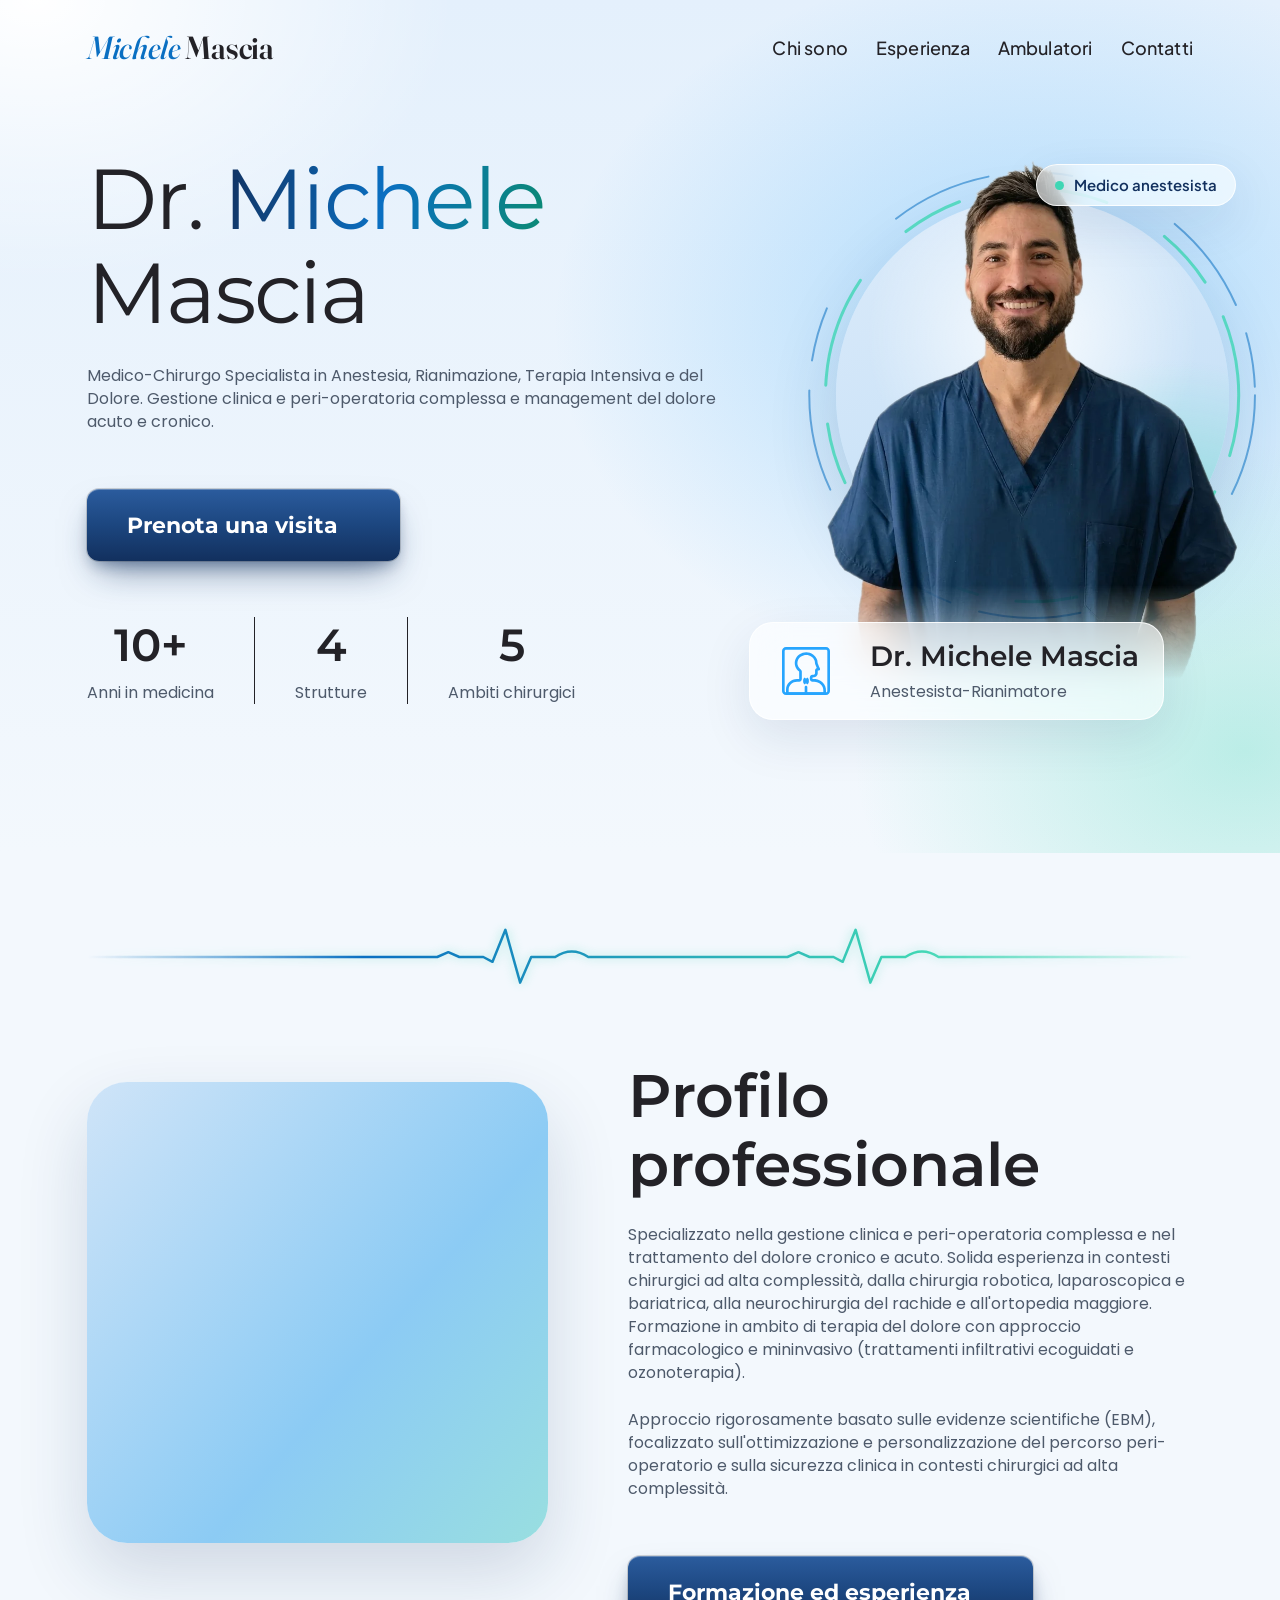
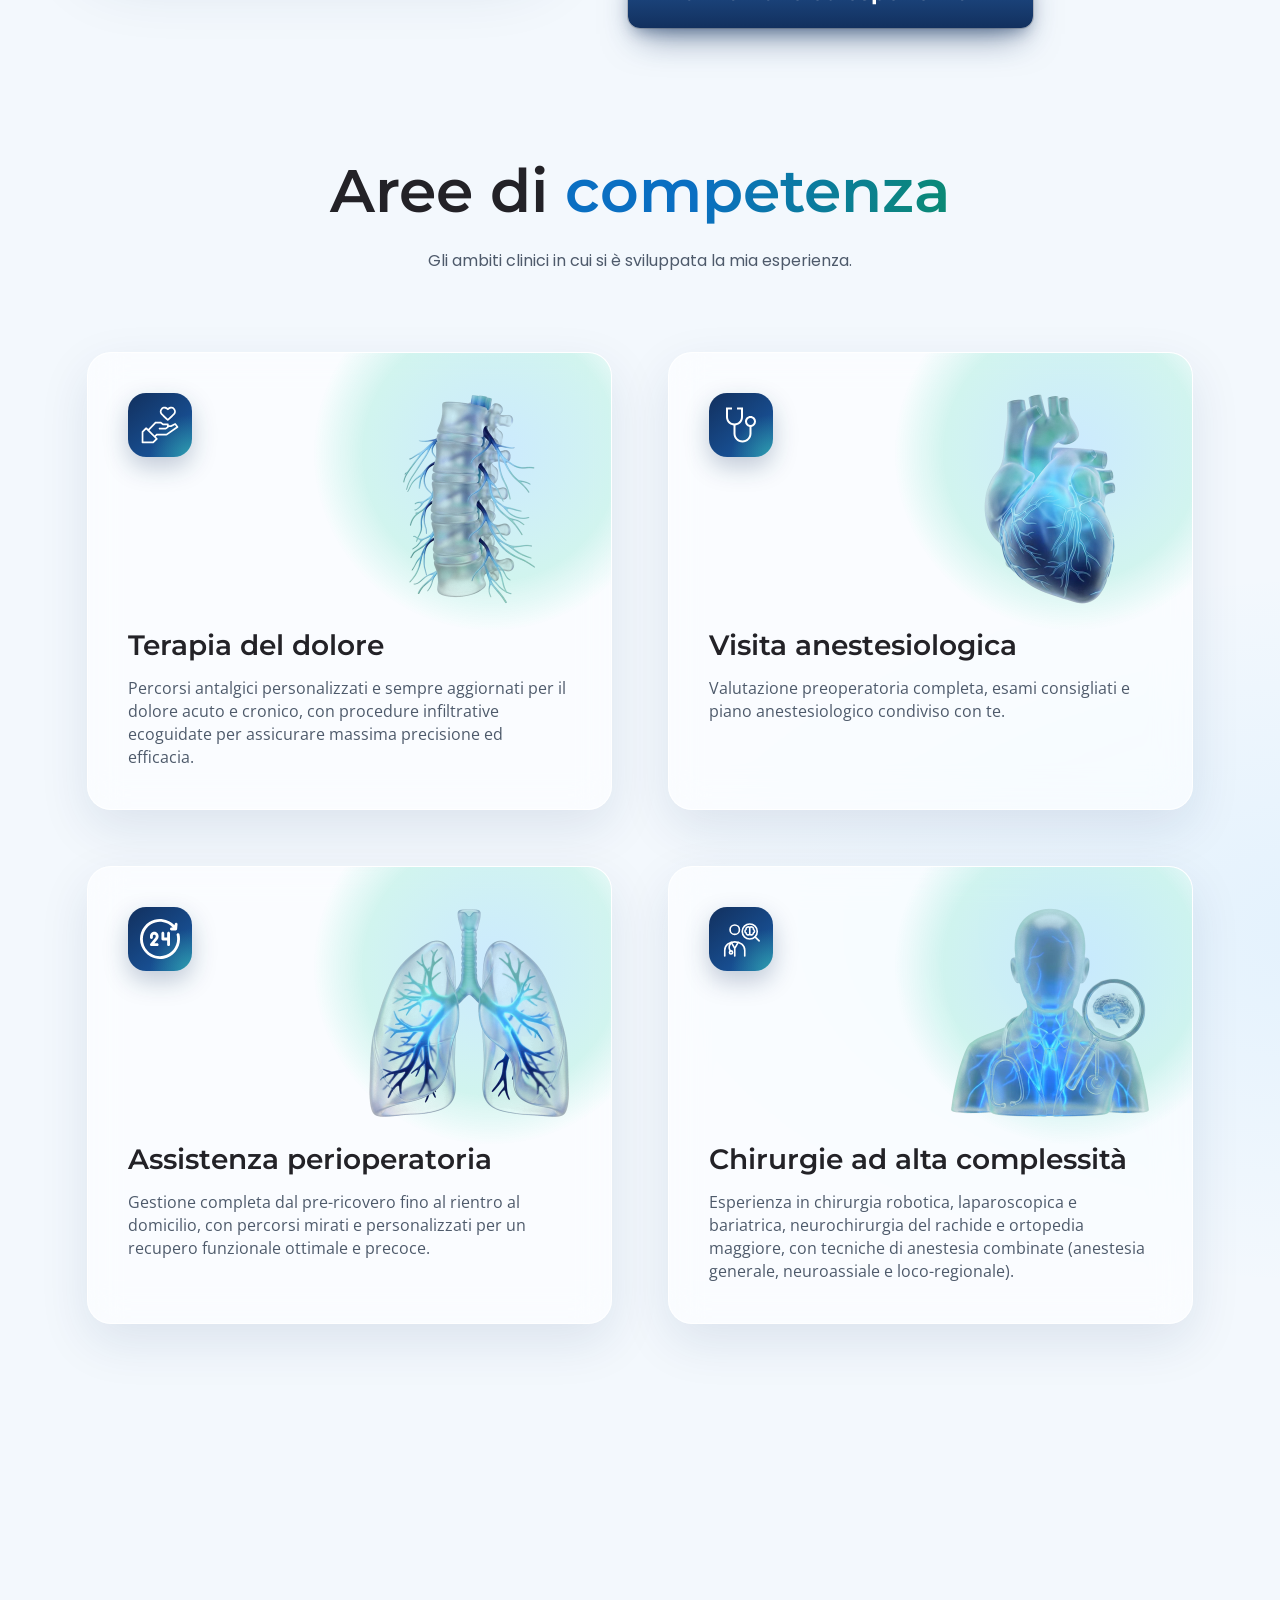
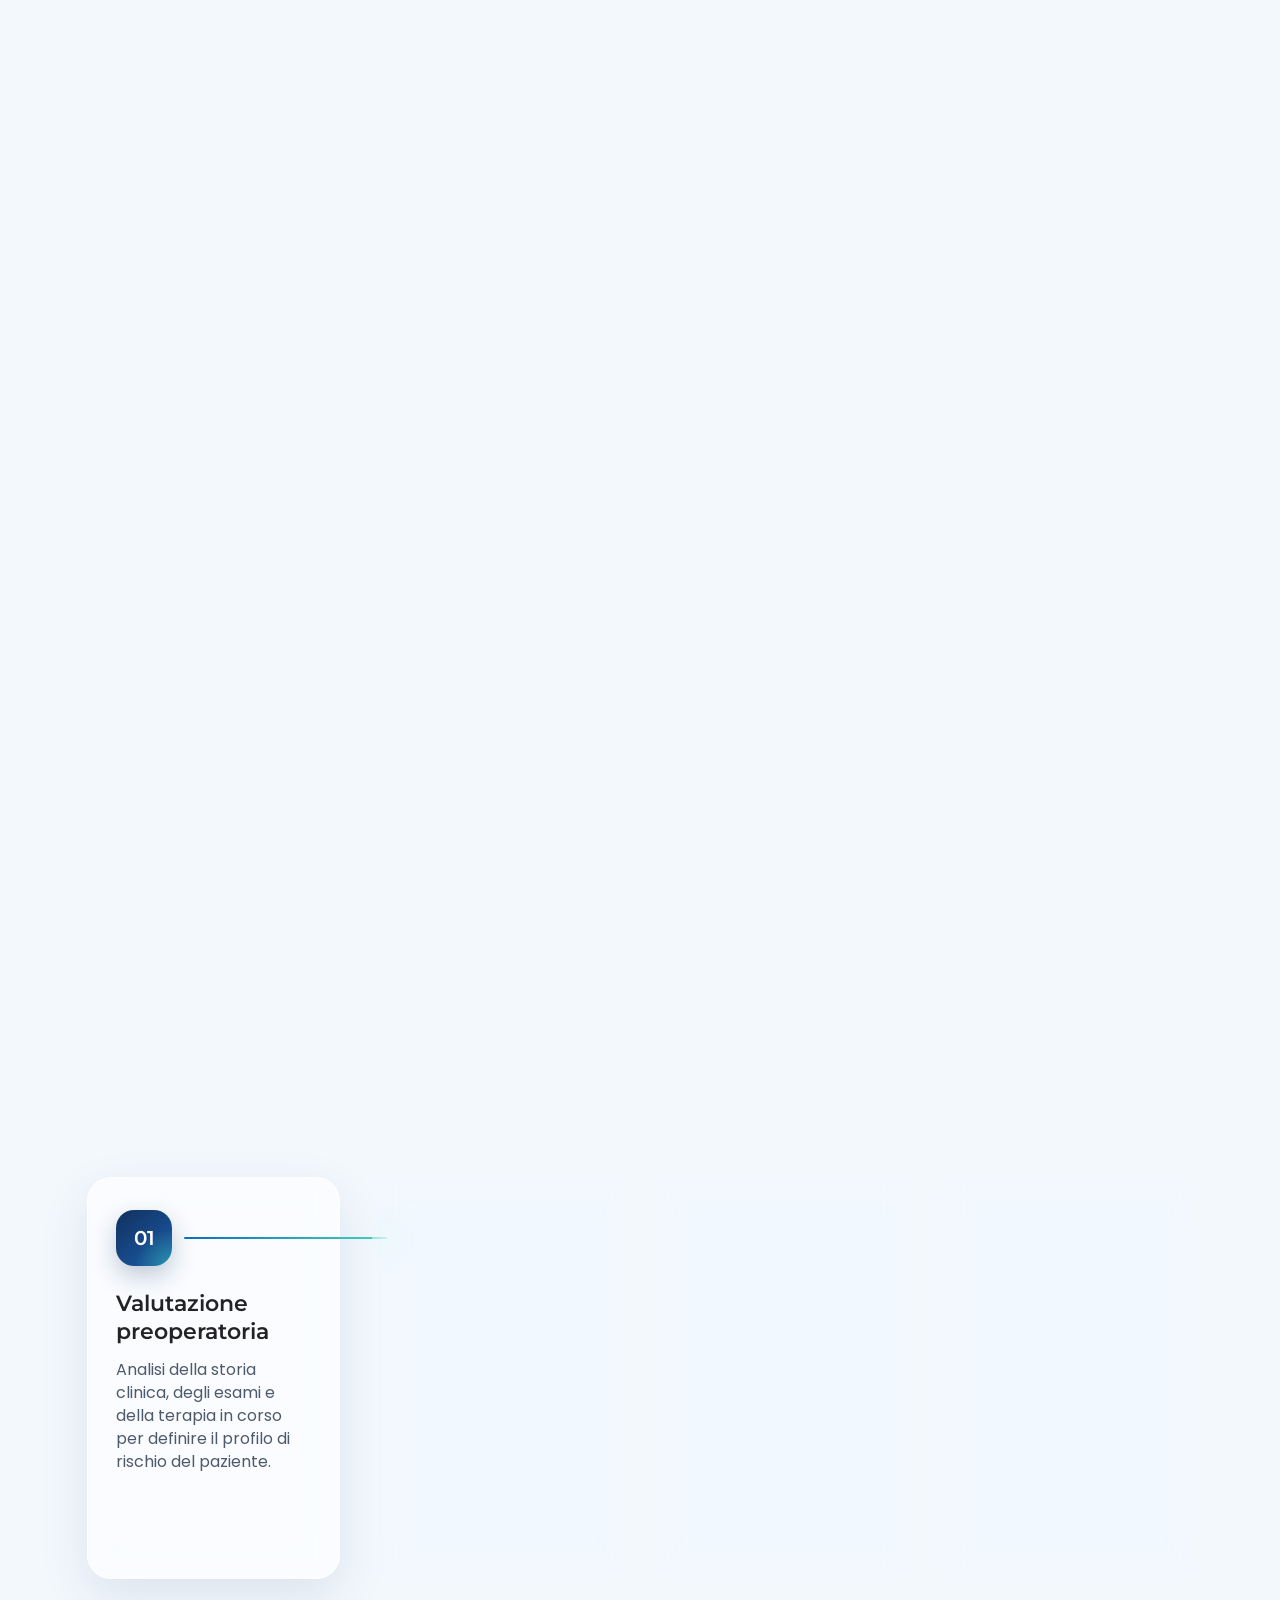
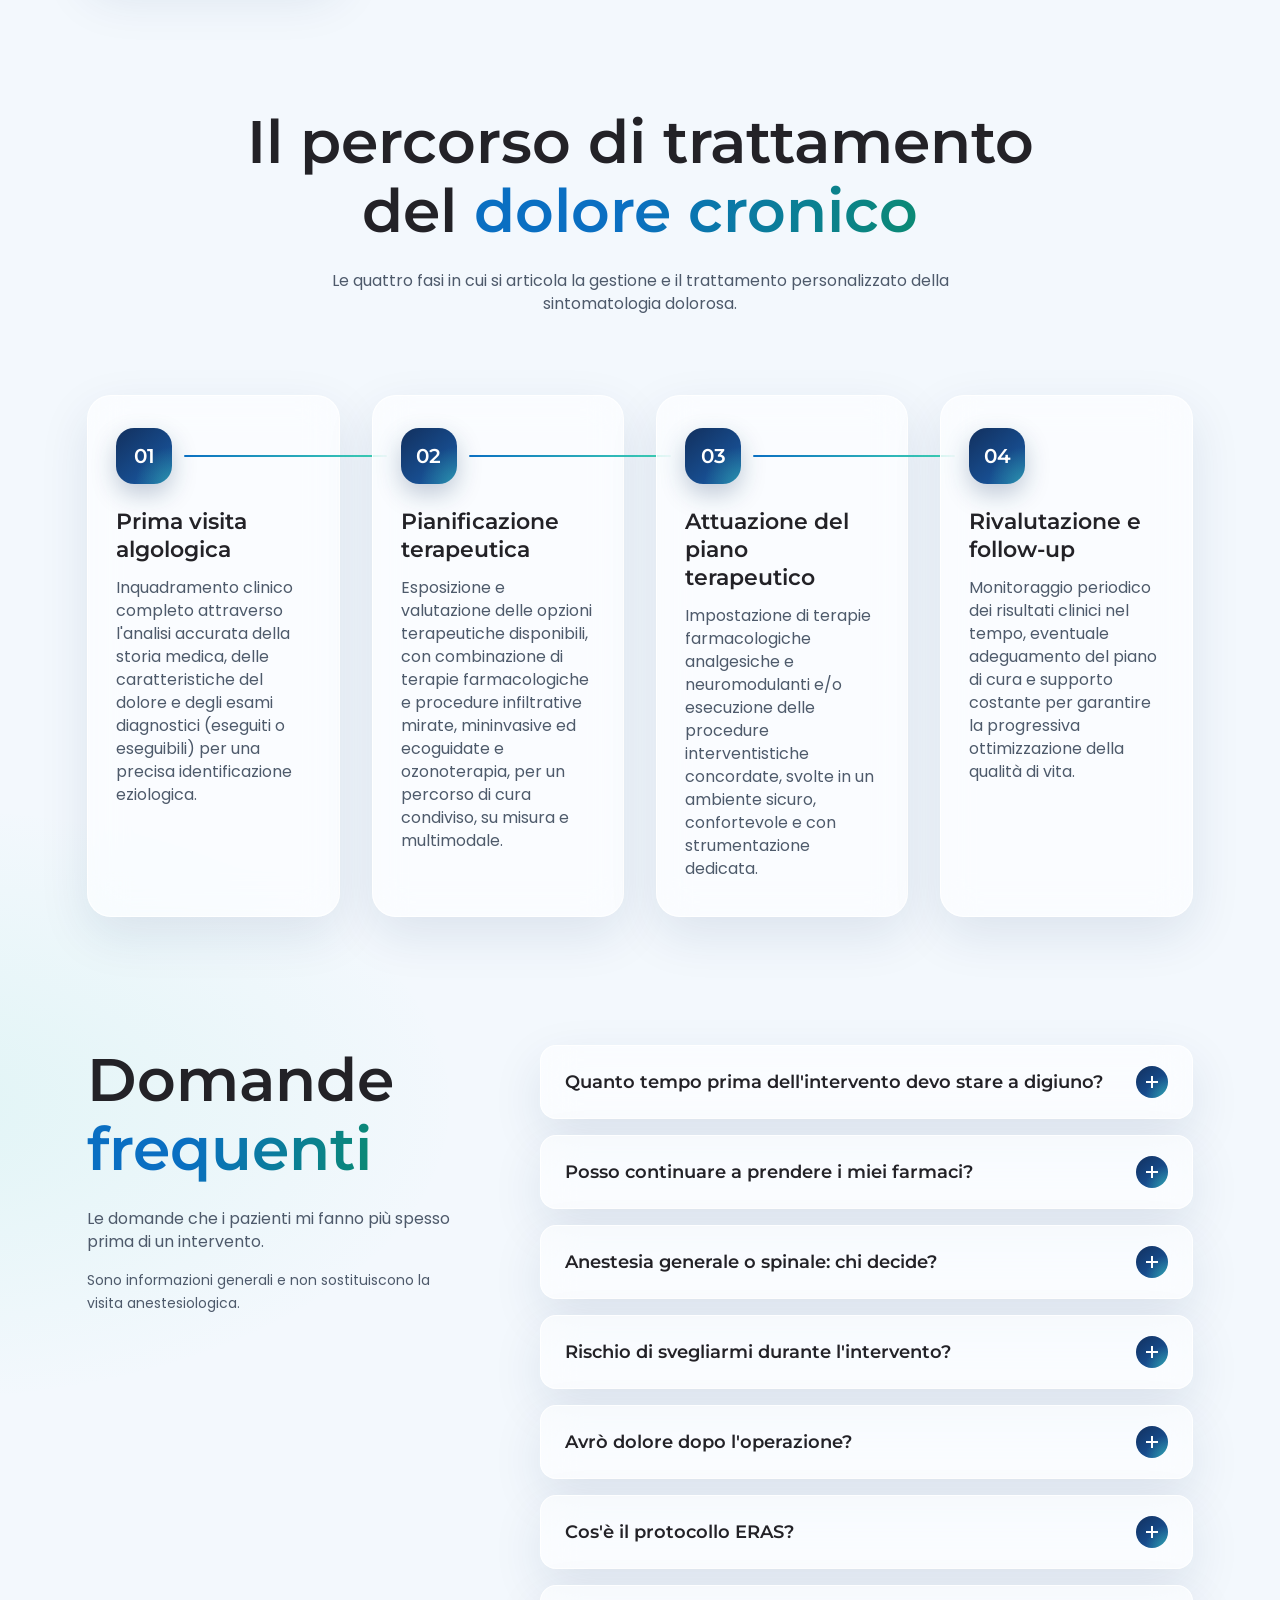
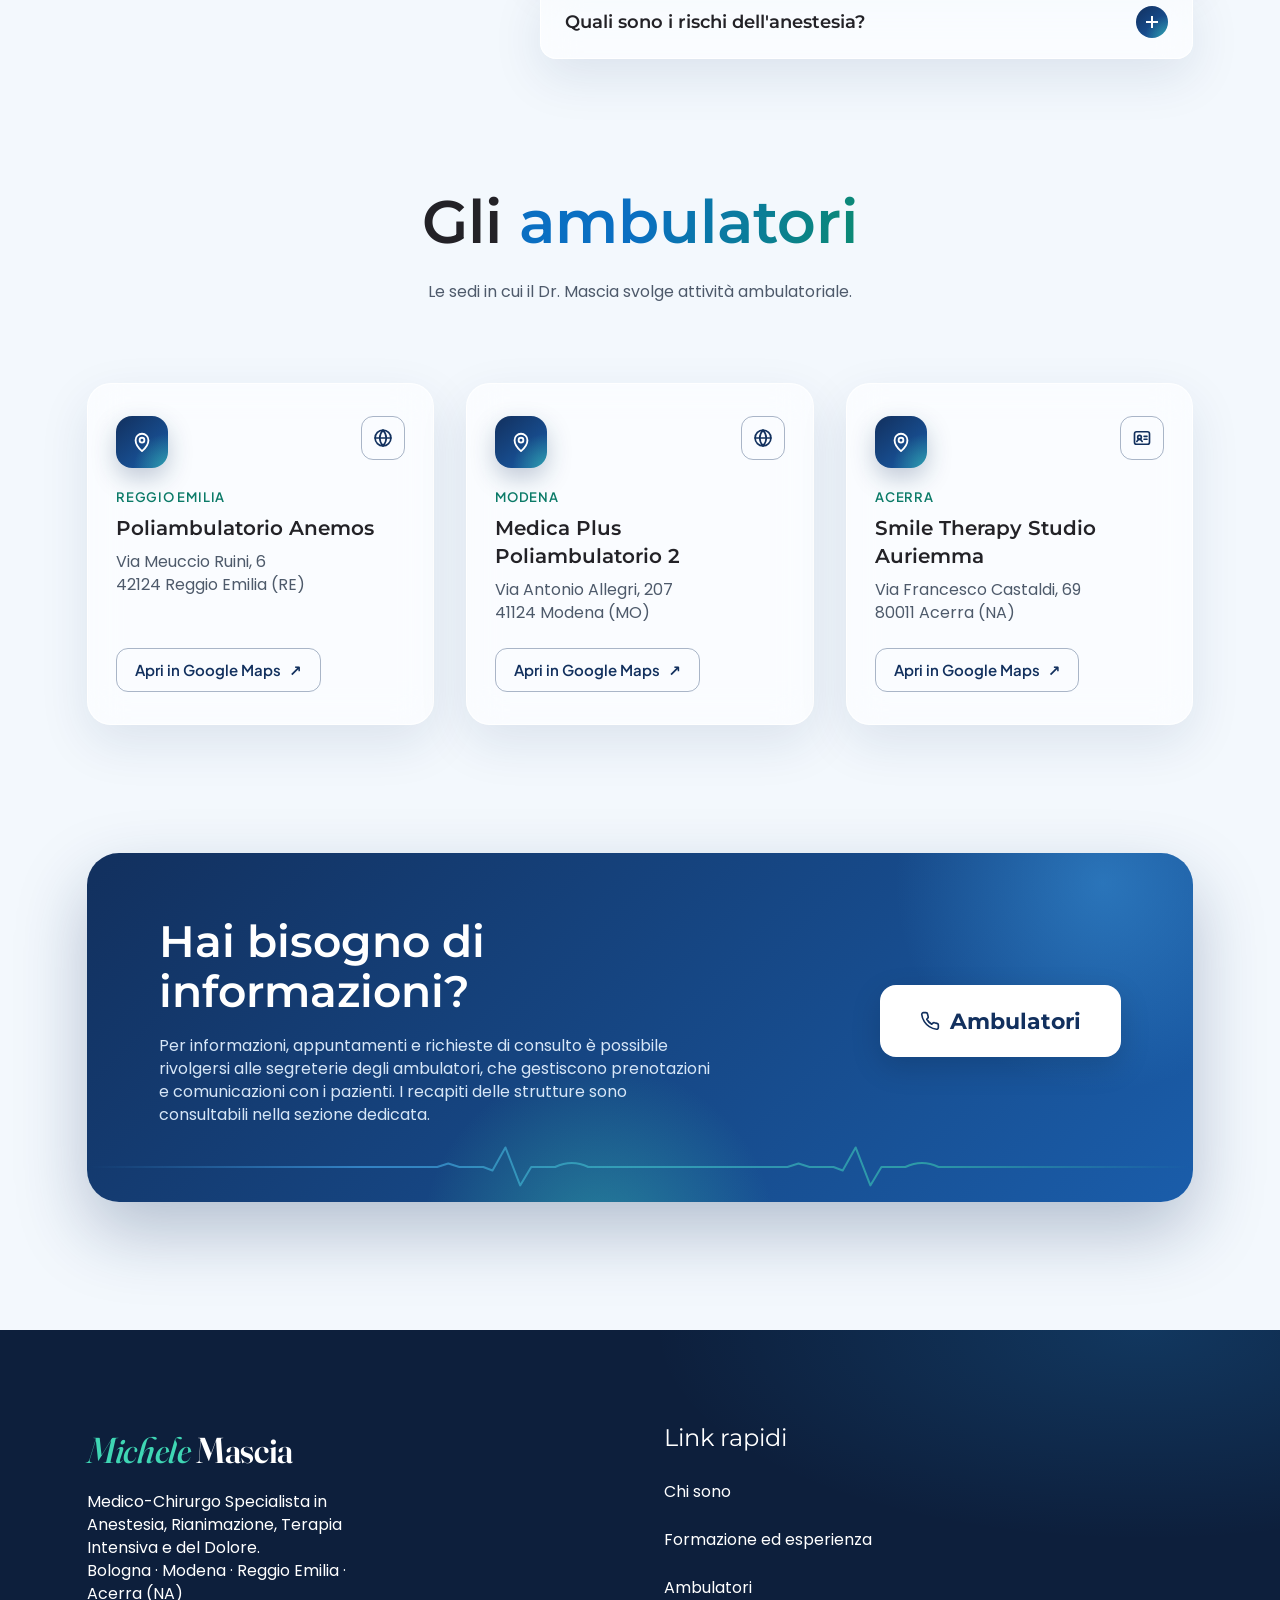
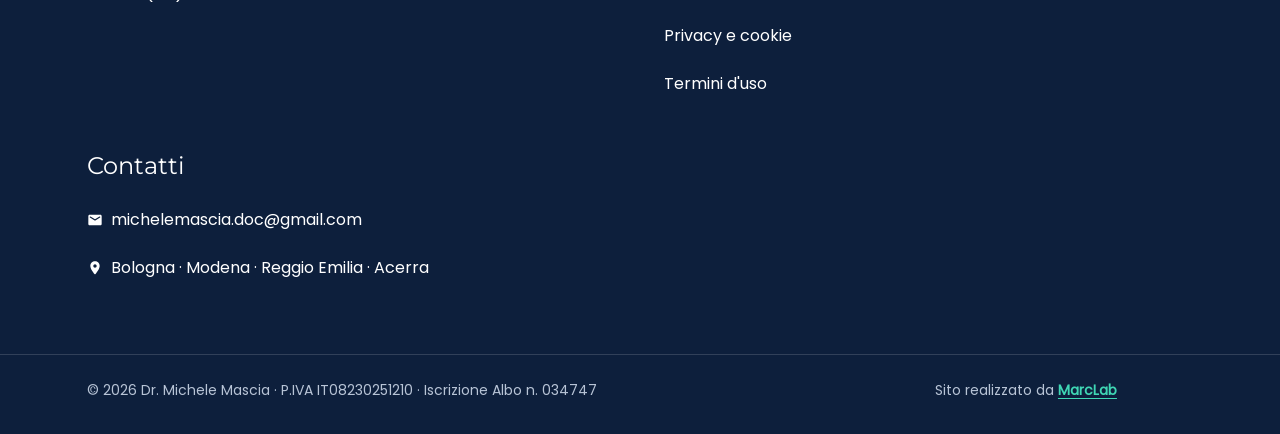
==== commit 79fd7947: "Apertura del sito ai motori di ricerca e privacy riscritta - Pagine indicizzabili (index, follow); l" ====
--- a/index.html
+++ b/index.html
@@ -7,8 +7,7 @@
   <title>Dr. Michele Mascia | Anestesista-Rianimatore</title>
   <meta name="description" content="Dr. Michele Mascia, specialista in Anestesia, Rianimazione, Terapia Intensiva e del Dolore: chirurgia robotica, neurochirurgia del rachide, ortopedia maggiore.">
   <link rel="canonical" href="https://www.michelemascia.it/">
-  <!-- ANTEPRIMA: rimettere "index, follow" al lancio -->
-  <meta name="robots" content="noindex, nofollow">
+  <meta name="robots" content="index, follow">
   <meta name="theme-color" content="#12305E">
 
   <meta property="og:type" content="website">
@@ -207,7 +206,7 @@
         </div>
         <div class="hero-visual">
           <img src="assets/icons/hero-circle.svg" alt="" class="hero-circle" width="810" height="810">
-          <!-- Foto reale del Dr. Mascia -->
+          <!-- Foto del Dr. Mascia -->
           <span class="photo-chip">Medico anestesista</span>
           <div class="portrait">
             <div class="portrait-disc" aria-hidden="true">
@@ -235,7 +234,7 @@
     <!-- CHI SONO -->
     <section class="section about" id="chi-sono">
       <div class="container about-grid">
-        <!-- Foto reale del Dr. Mascia -->
+        <!-- Foto del Dr. Mascia -->
         <div class="portrait portrait--about">
           <div class="portrait-disc" aria-hidden="true">
             <svg class="portrait-rings" viewBox="0 0 100 100" focusable="false"><g class="ring ring--a"><circle cx="50" cy="50" r="48" pathLength="100"/></g><g class="ring ring--b"><circle cx="50" cy="50" r="44.5" pathLength="100"/></g></svg>
@@ -479,7 +478,7 @@
       </div>
     </section>
 
-    <!-- PRENOTA: un solo bottone che apre l'app di posta -->
+    <!-- CONTATTI: rimanda alle segreterie degli ambulatori -->
     <section class="section booking" id="prenota">
       <div class="container">
         <div class="booking-card">
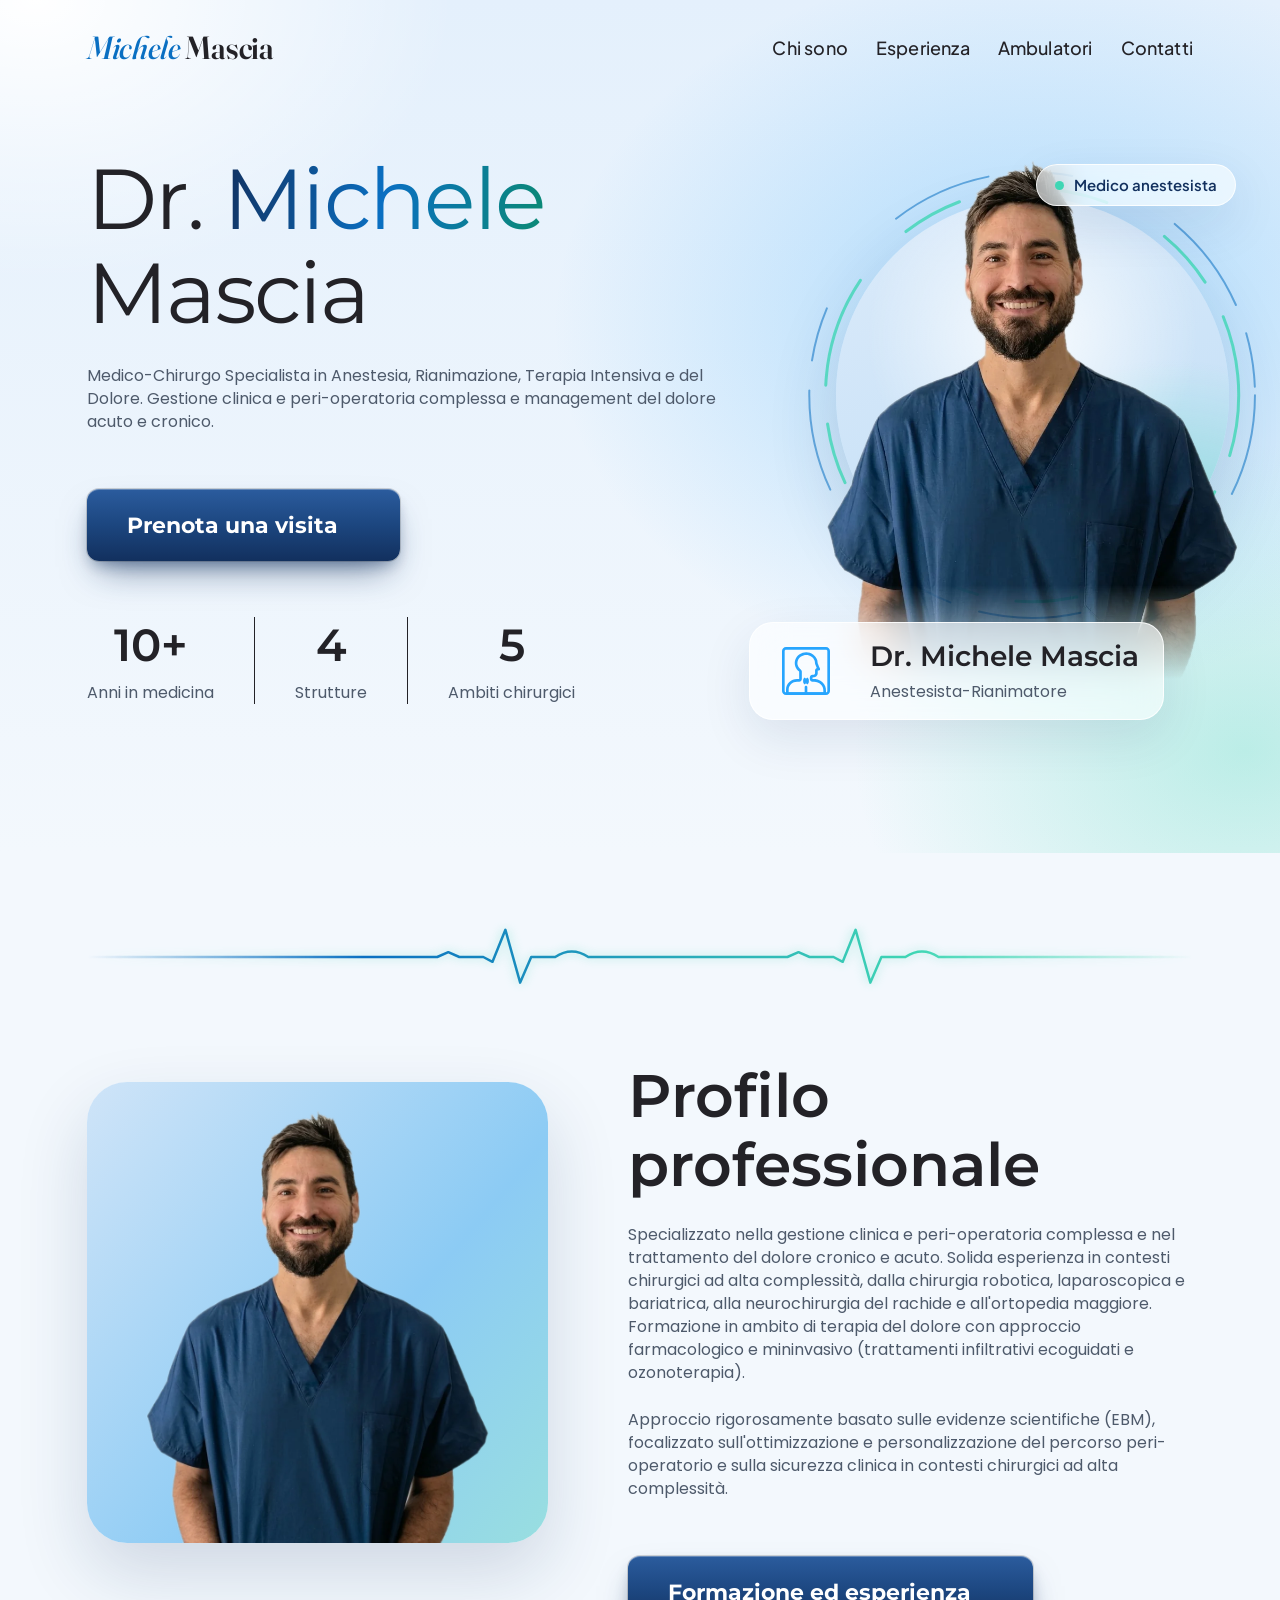
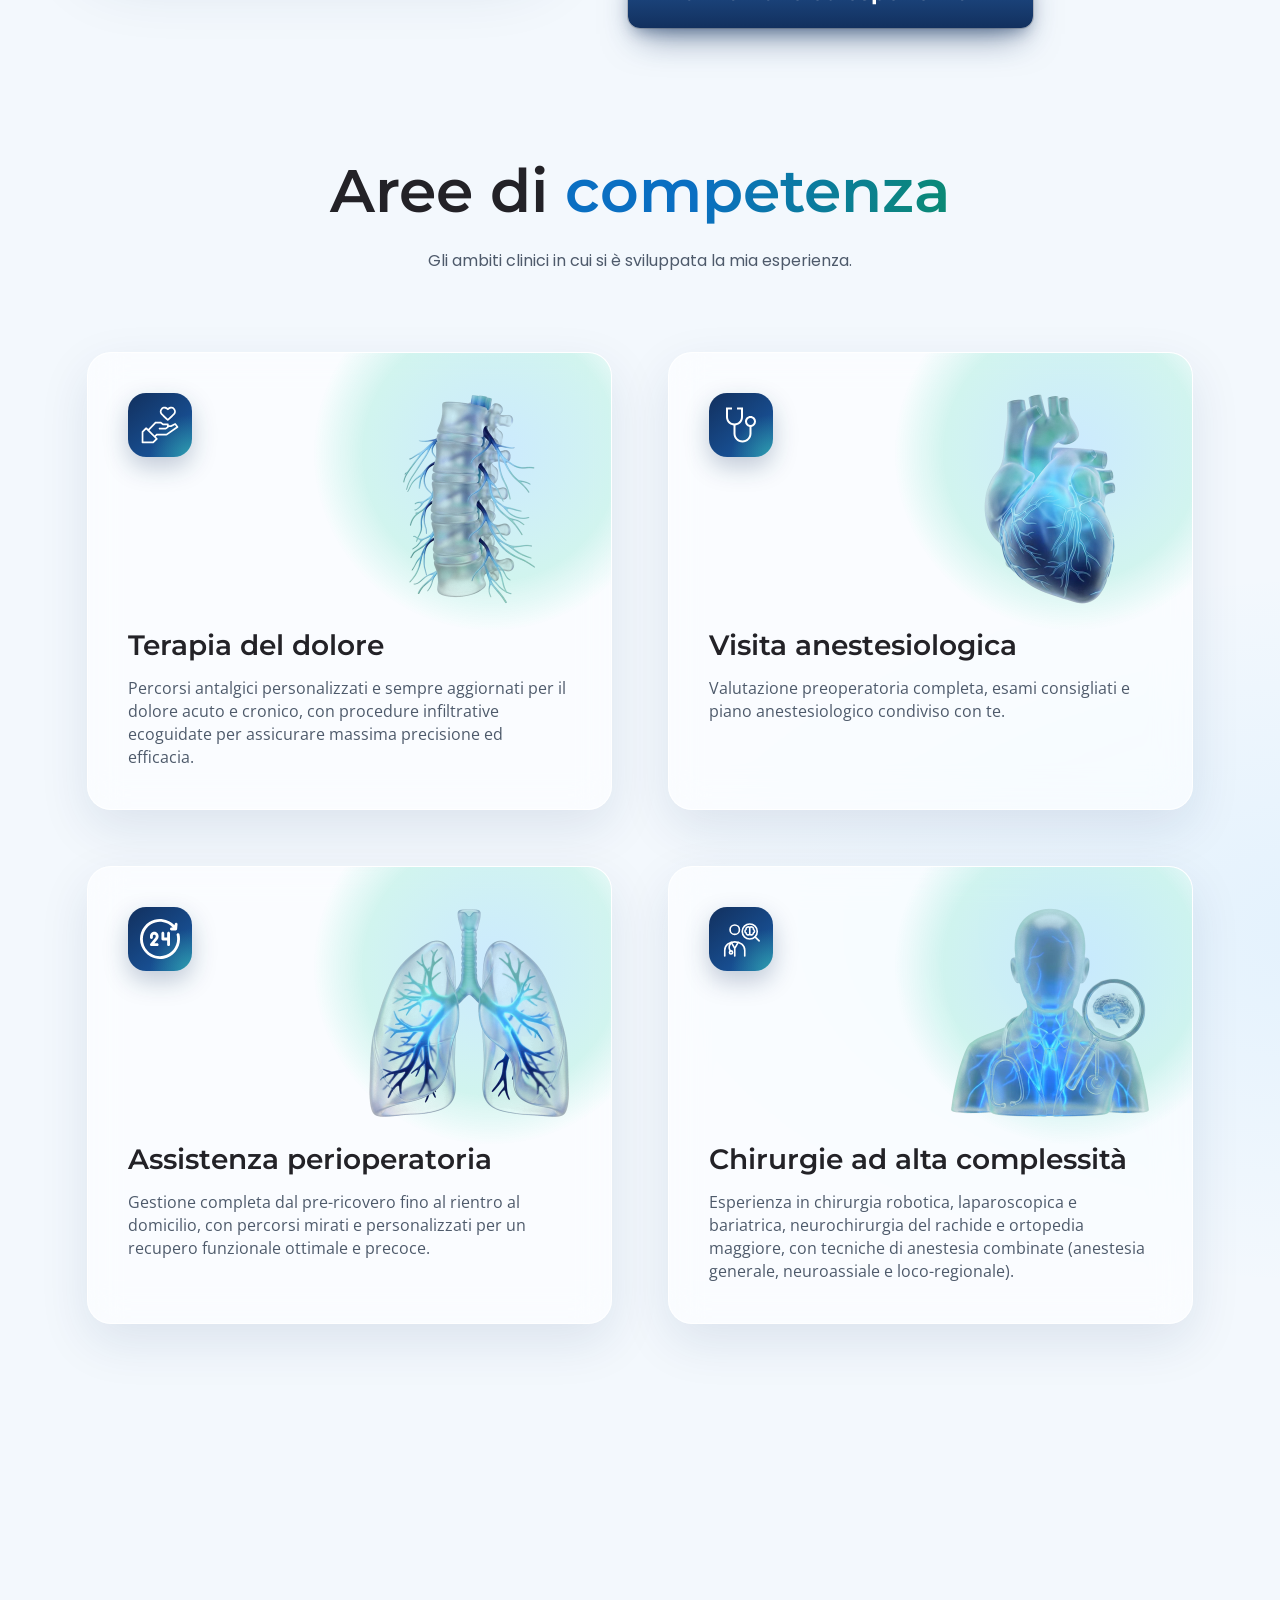
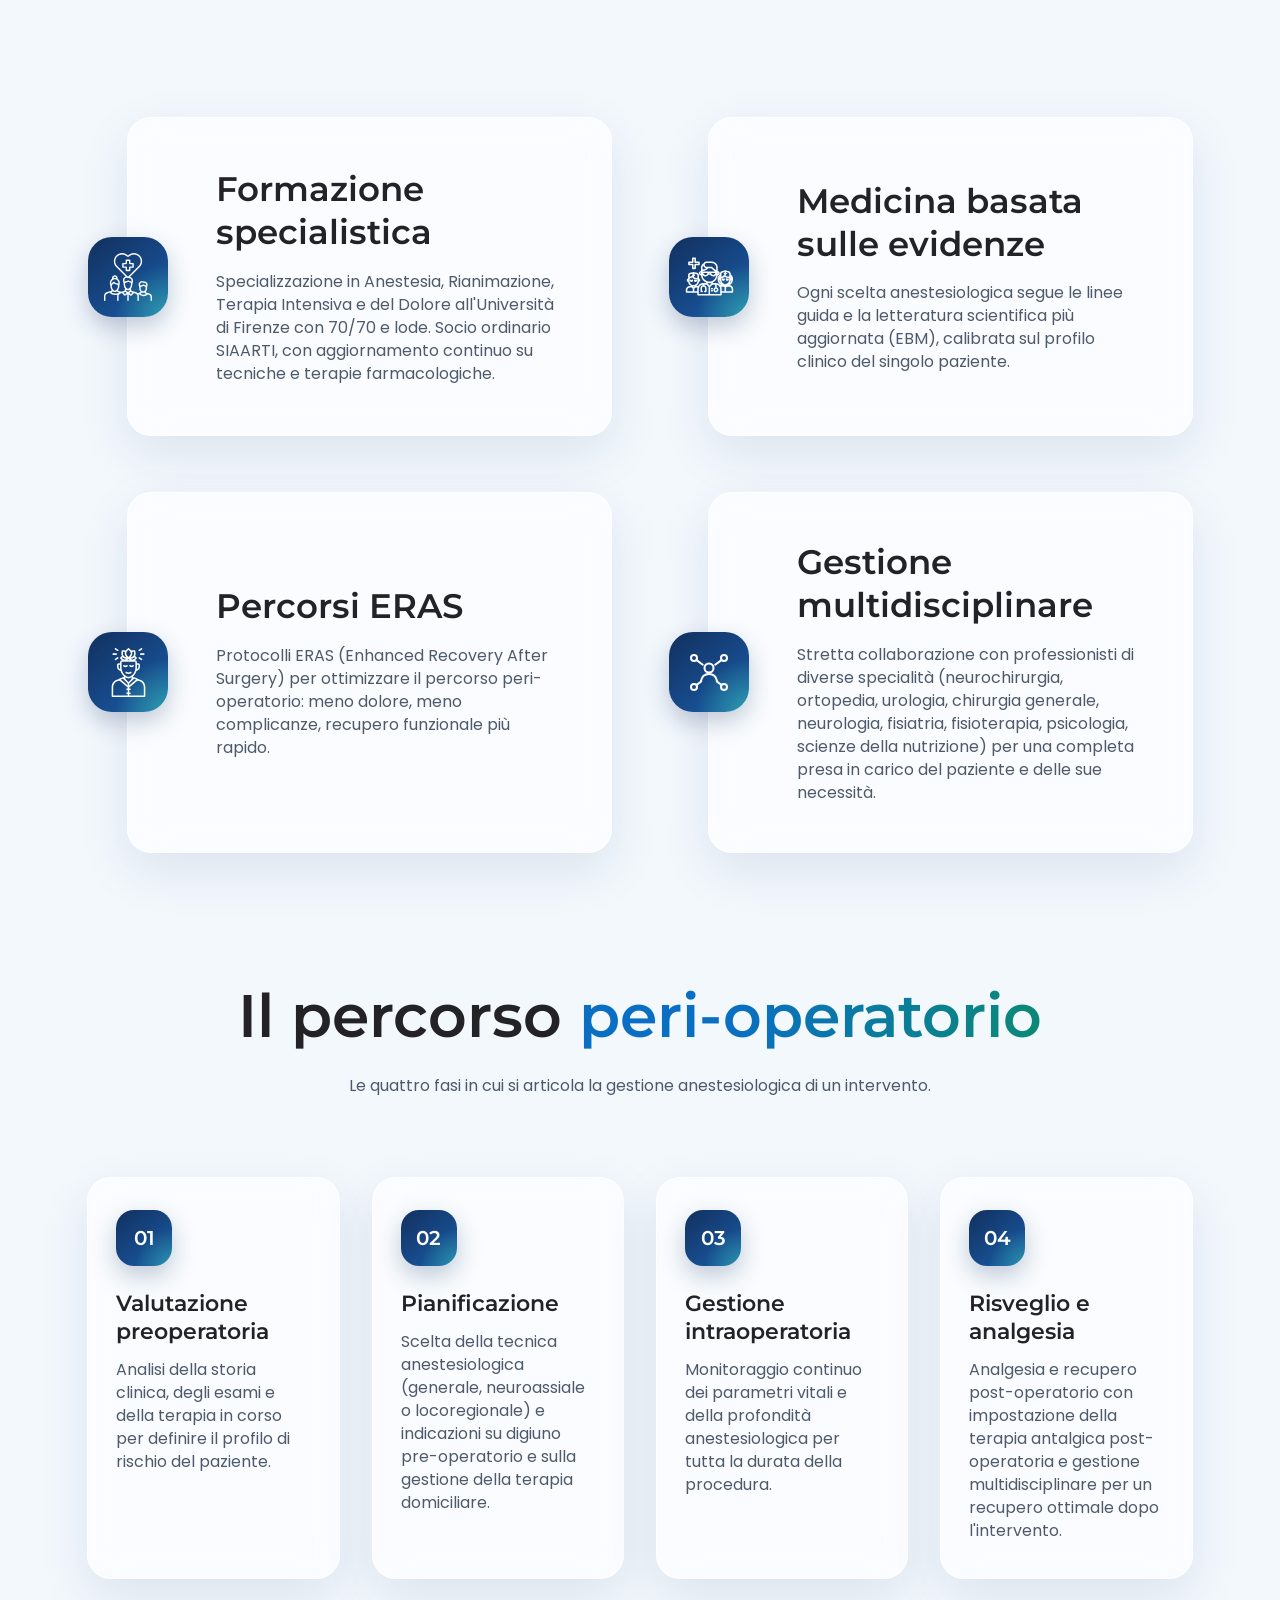
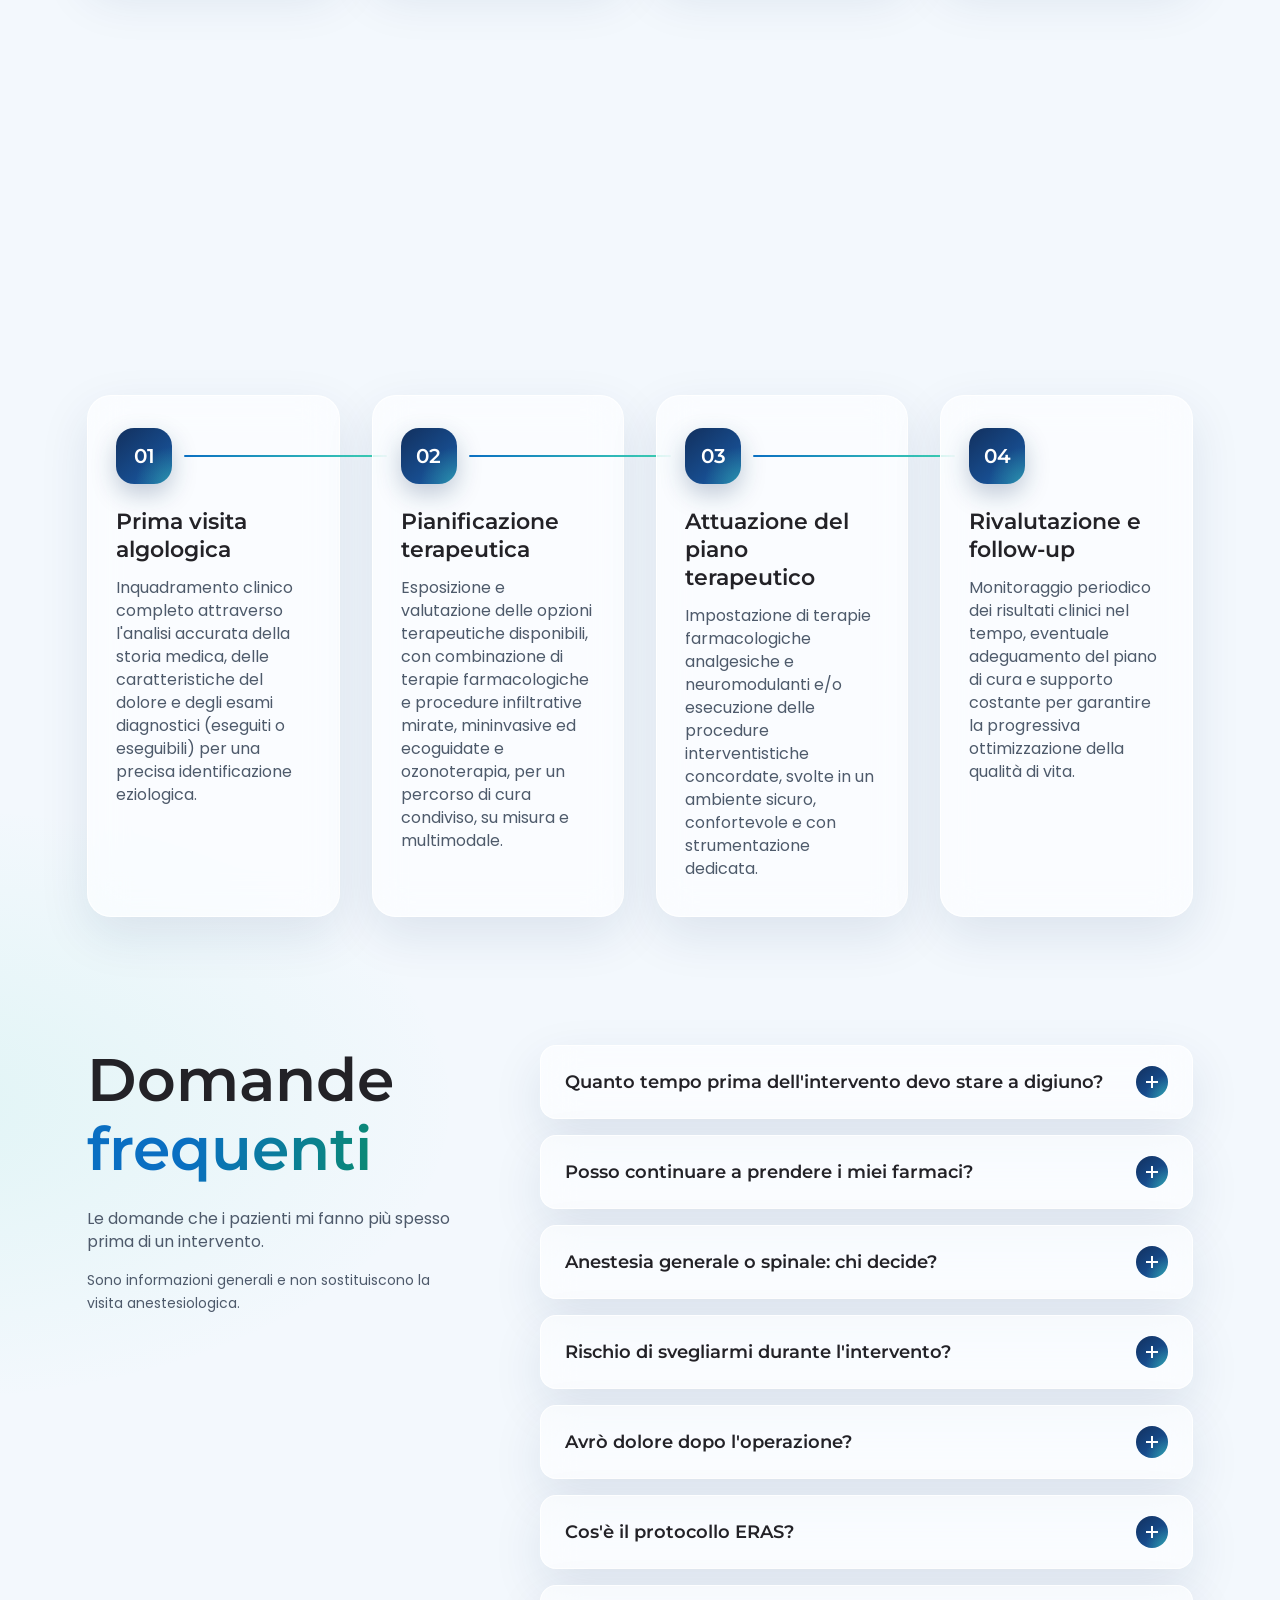
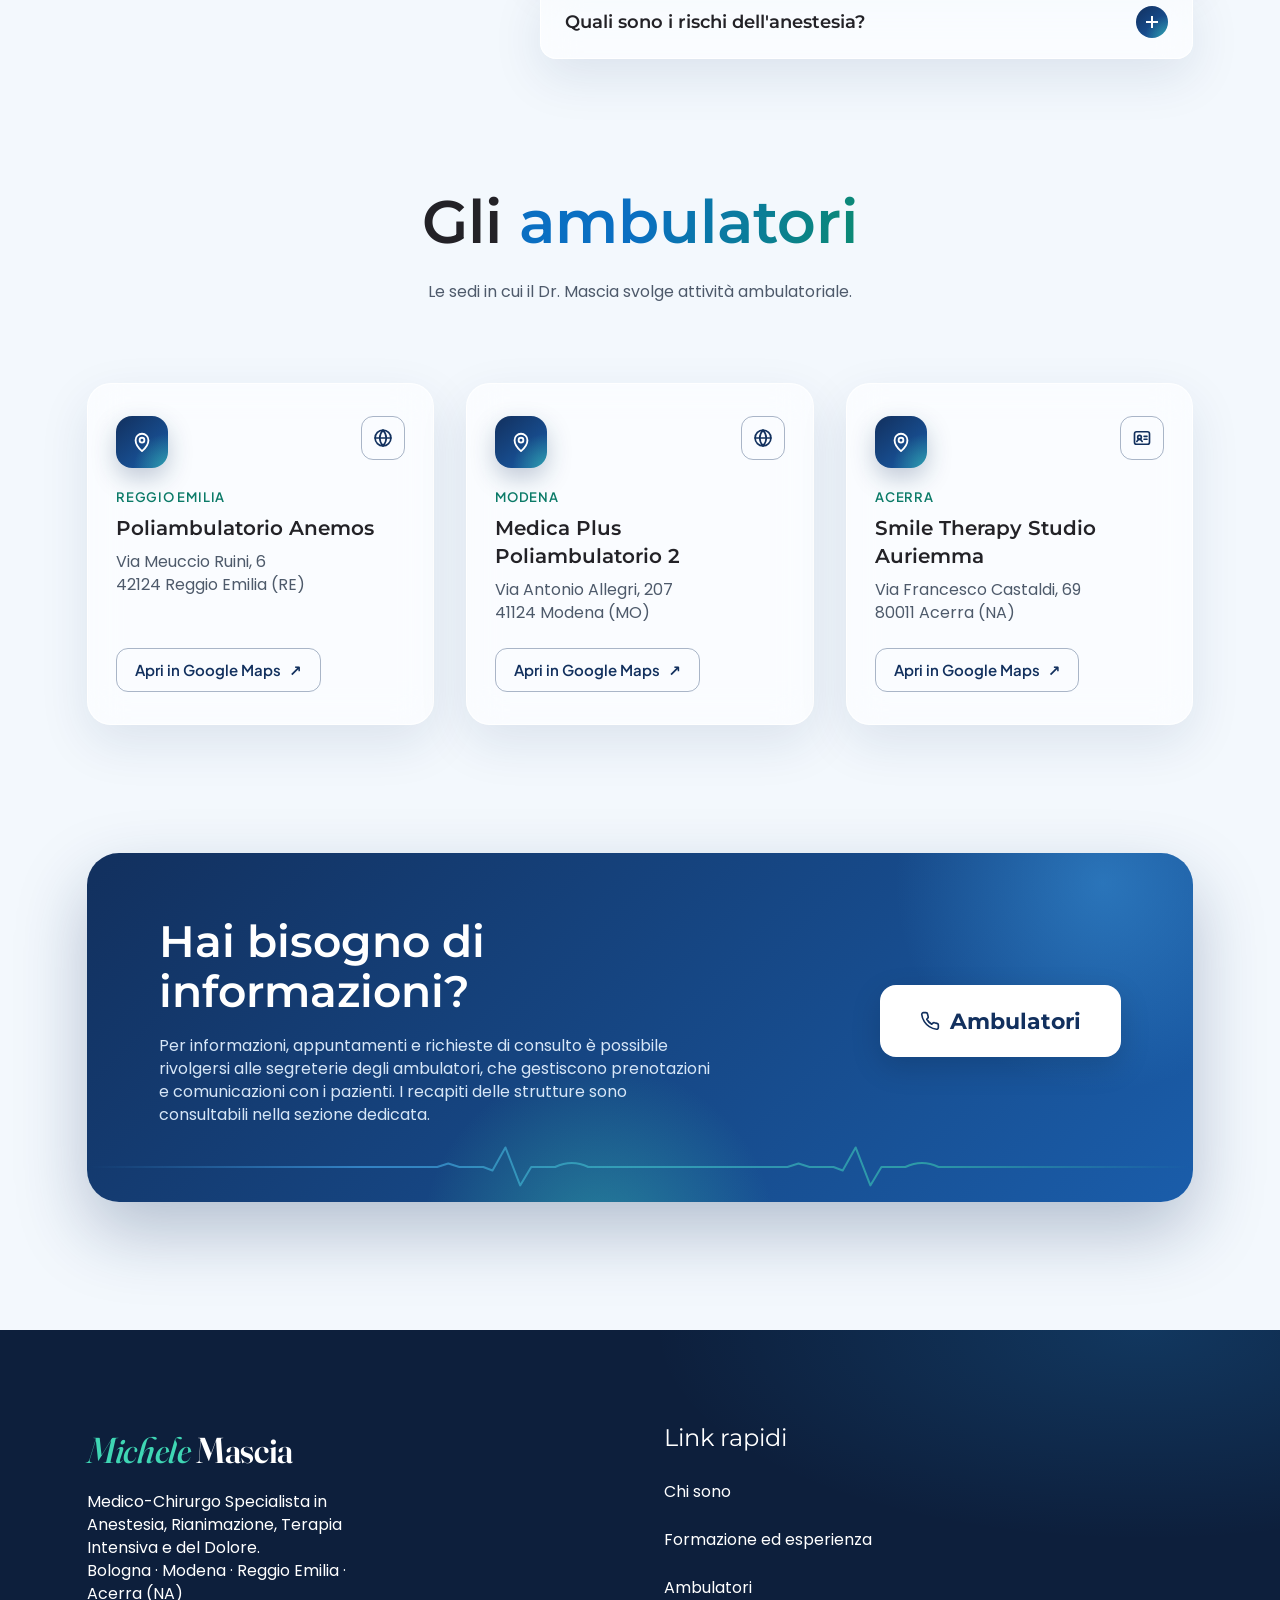
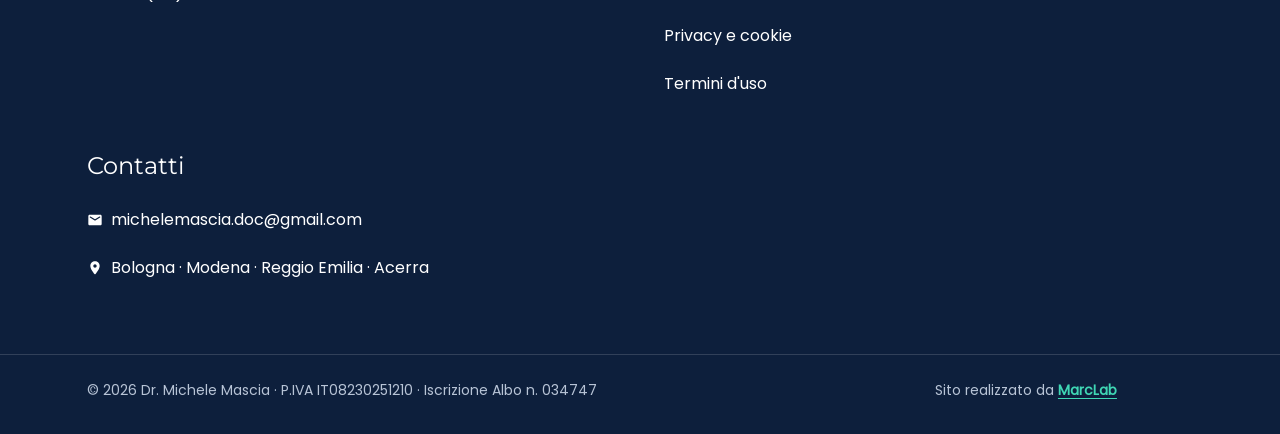
==== commit 278091d1: "SEO: "dottore" nei titoli e nelle descrizioni di home ed Esperienza Titoli e descrizioni (anche Open" ====
--- a/index.html
+++ b/index.html
@@ -4,16 +4,16 @@
   <meta charset="utf-8">
   <meta name="viewport" content="width=device-width, initial-scale=1">
   <meta name="format-detection" content="telephone=no, email=no">
-  <title>Dr. Michele Mascia | Anestesista-Rianimatore</title>
-  <meta name="description" content="Dr. Michele Mascia, specialista in Anestesia, Rianimazione, Terapia Intensiva e del Dolore: chirurgia robotica, neurochirurgia del rachide, ortopedia maggiore.">
+  <title>Dr. Michele Mascia | Dottore Anestesista-Rianimatore</title>
+  <meta name="description" content="Dr. Michele Mascia, dottore specialista in Anestesia, Rianimazione, Terapia Intensiva e del Dolore. Chirurgia robotica, neurochirurgia e ortopedia maggiore.">
   <link rel="canonical" href="https://www.michelemascia.it/">
   <meta name="robots" content="index, follow">
   <meta name="theme-color" content="#12305E">
 
   <meta property="og:type" content="website">
   <meta property="og:locale" content="it_IT">
-  <meta property="og:title" content="Dr. Michele Mascia | Anestesista-Rianimatore">
-  <meta property="og:description" content="Dr. Michele Mascia, specialista in Anestesia, Rianimazione, Terapia Intensiva e del Dolore: chirurgia robotica, neurochirurgia del rachide, ortopedia maggiore.">
+  <meta property="og:title" content="Dr. Michele Mascia | Dottore Anestesista-Rianimatore">
+  <meta property="og:description" content="Dr. Michele Mascia, dottore specialista in Anestesia, Rianimazione, Terapia Intensiva e del Dolore. Chirurgia robotica, neurochirurgia e ortopedia maggiore.">
   <meta property="og:url" content="https://www.michelemascia.it/">
   <meta property="og:image" content="https://www.michelemascia.it/assets/img/og-image.jpg">
   <meta property="og:image:width" content="1200">
@@ -33,6 +33,7 @@
   "@context": "https://schema.org",
   "@type": "Physician",
   "name": "Dr. Michele Mascia",
+  "alternateName": ["Dott. Michele Mascia", "Dottor Michele Mascia", "Dottore Michele Mascia", "Michele Mascia"],
   "medicalSpecialty": [
     "Anesthesia",
     "PainMedicine"
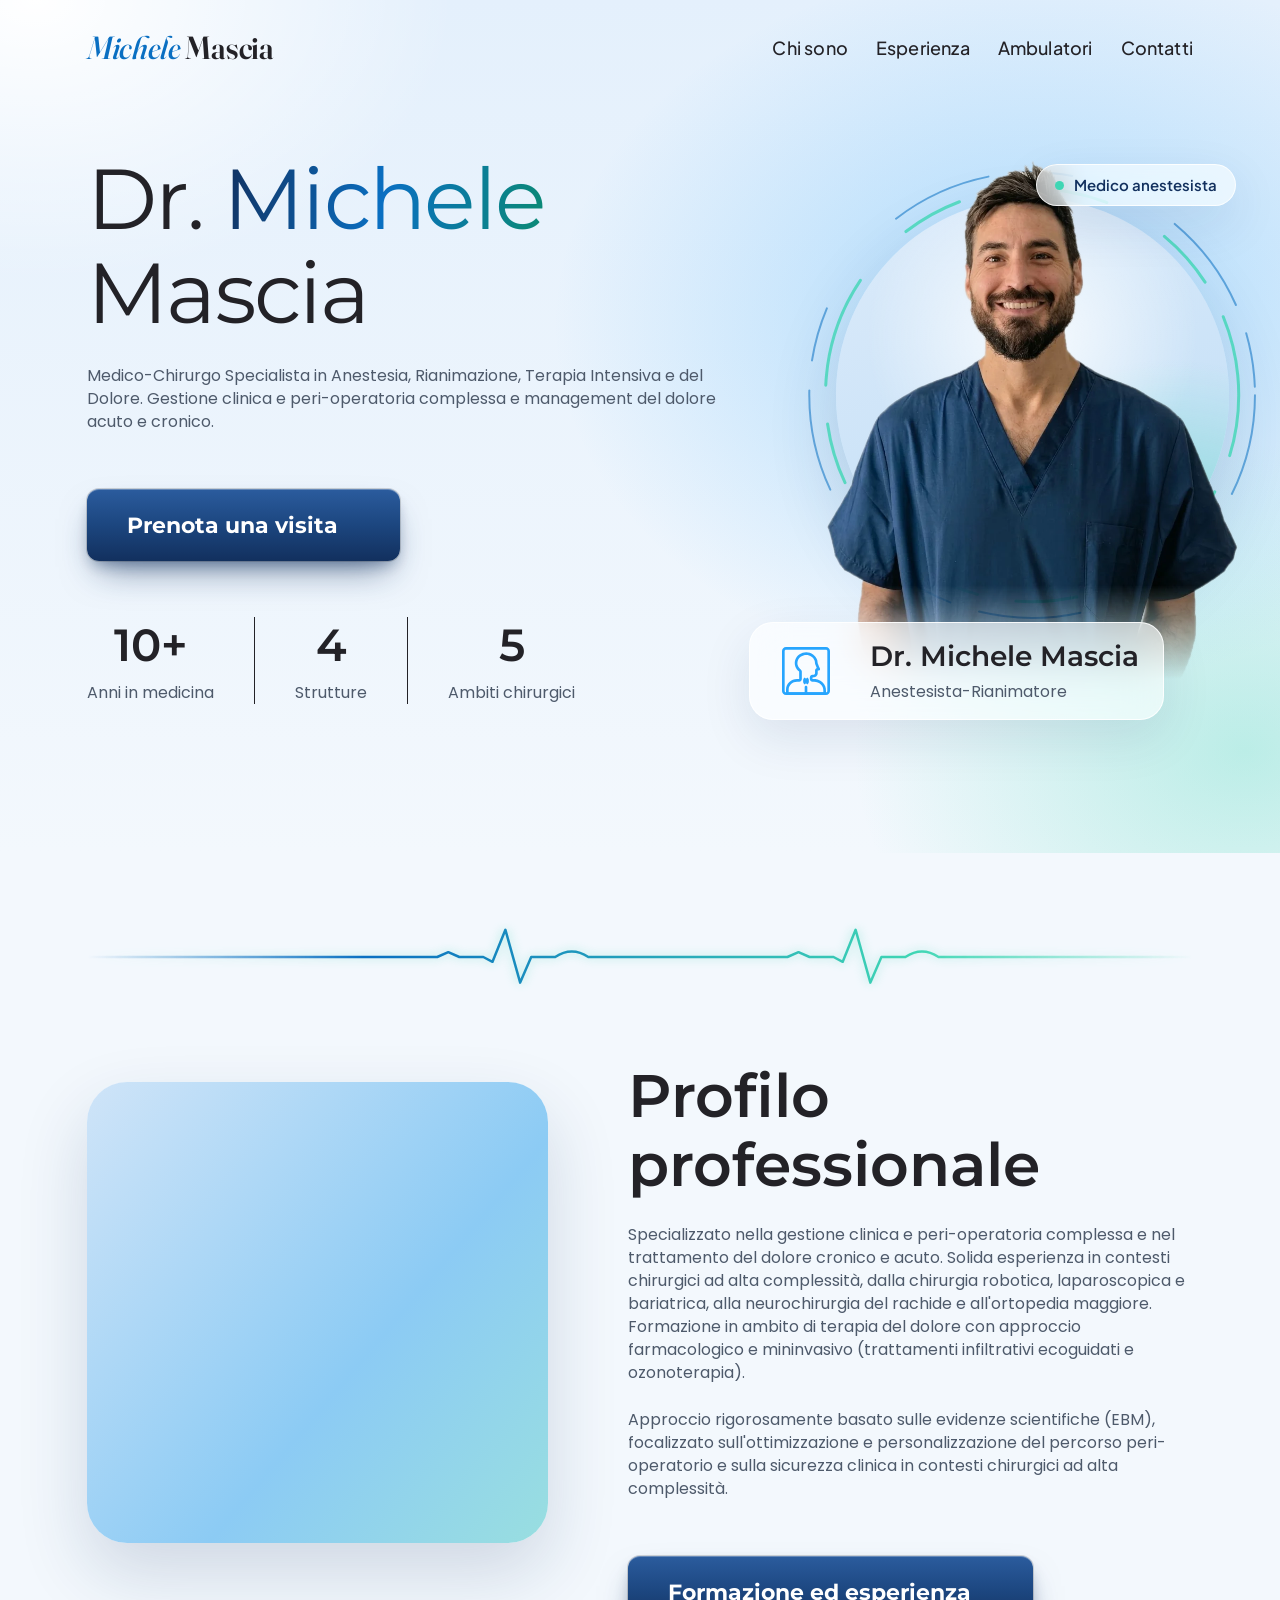
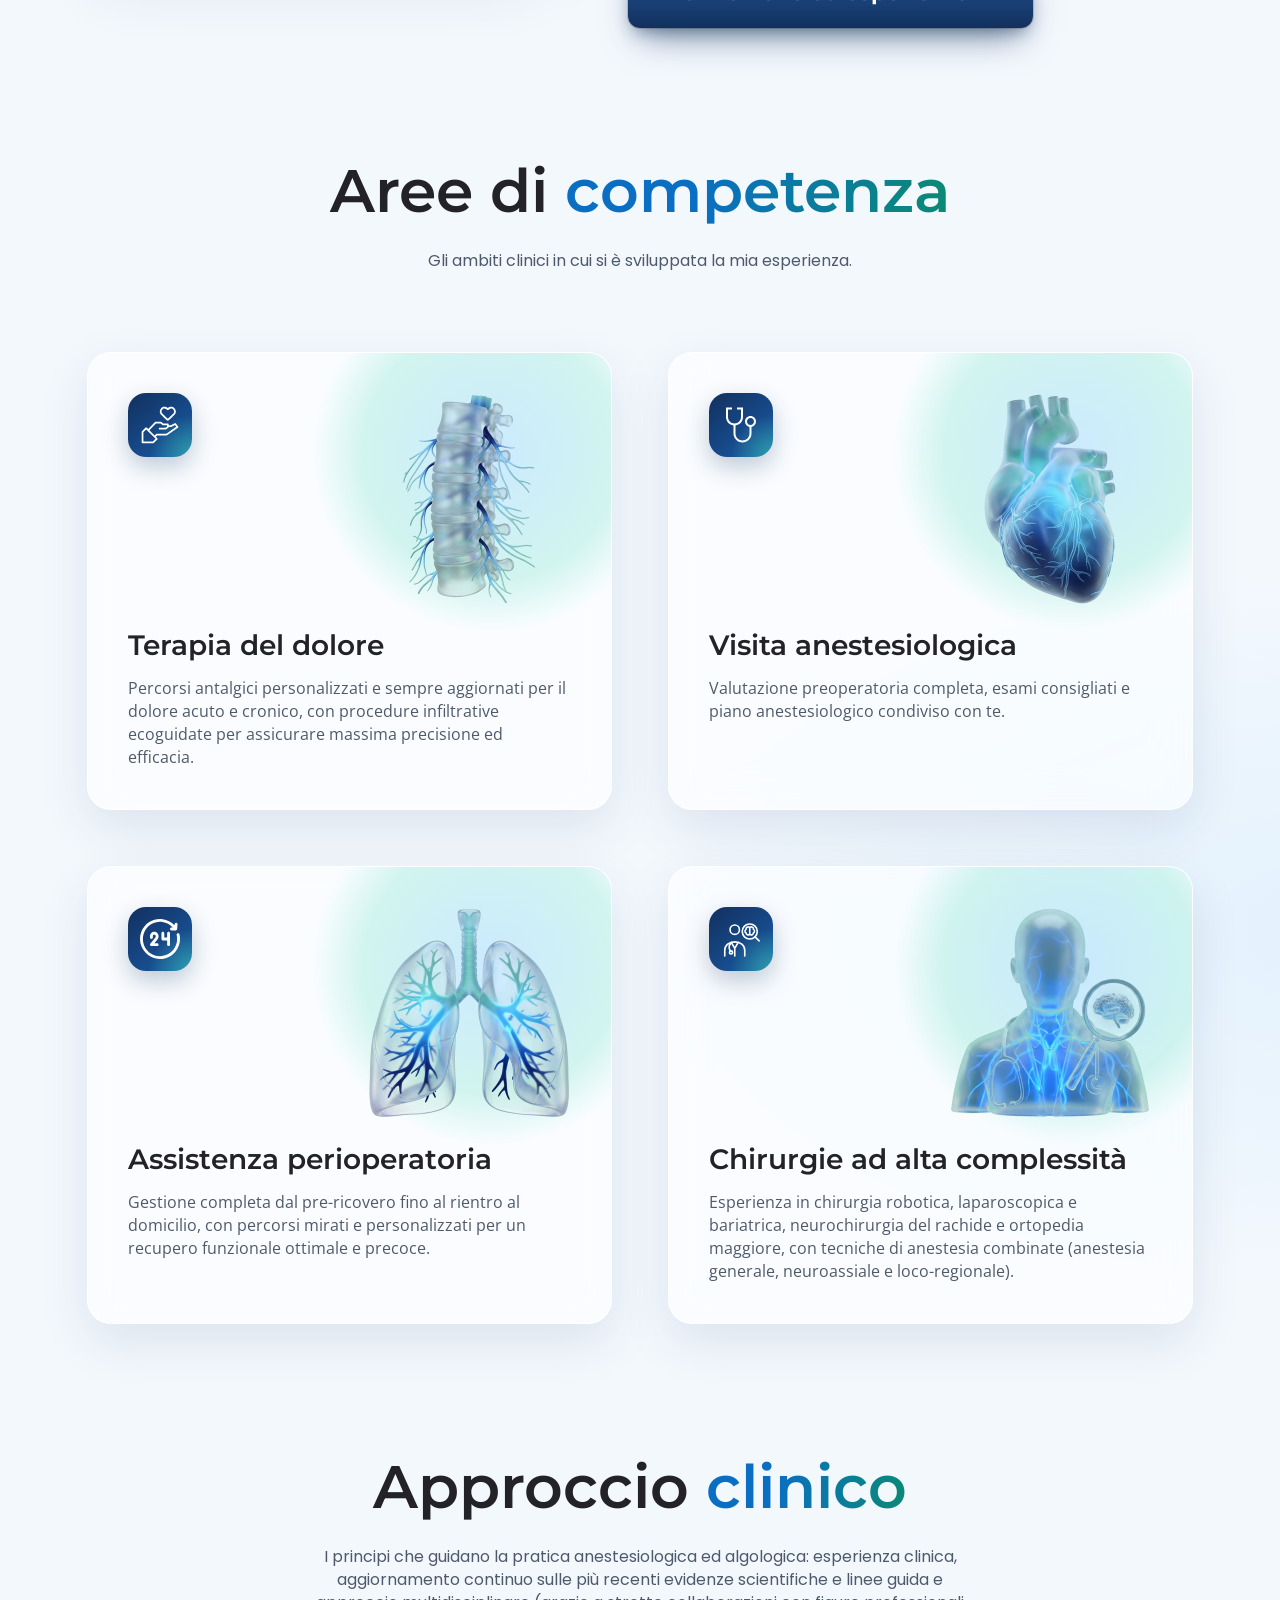
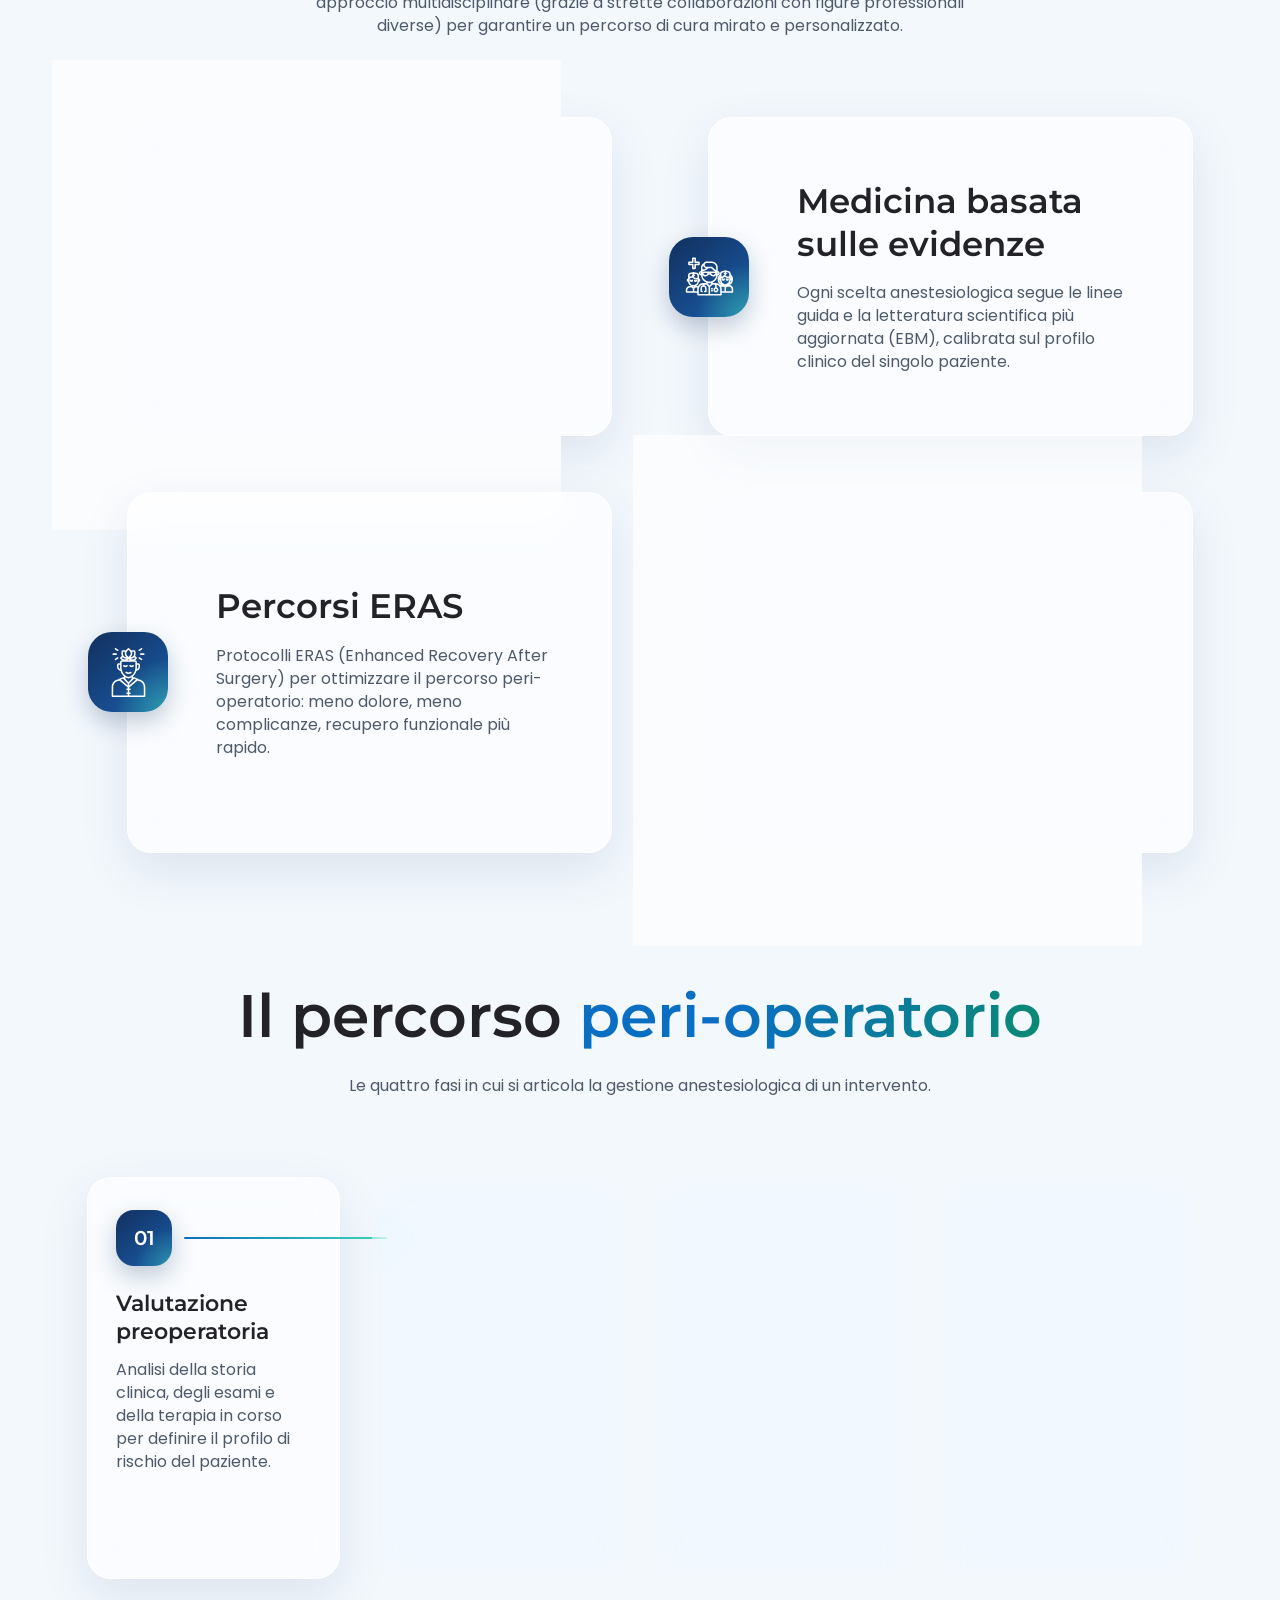
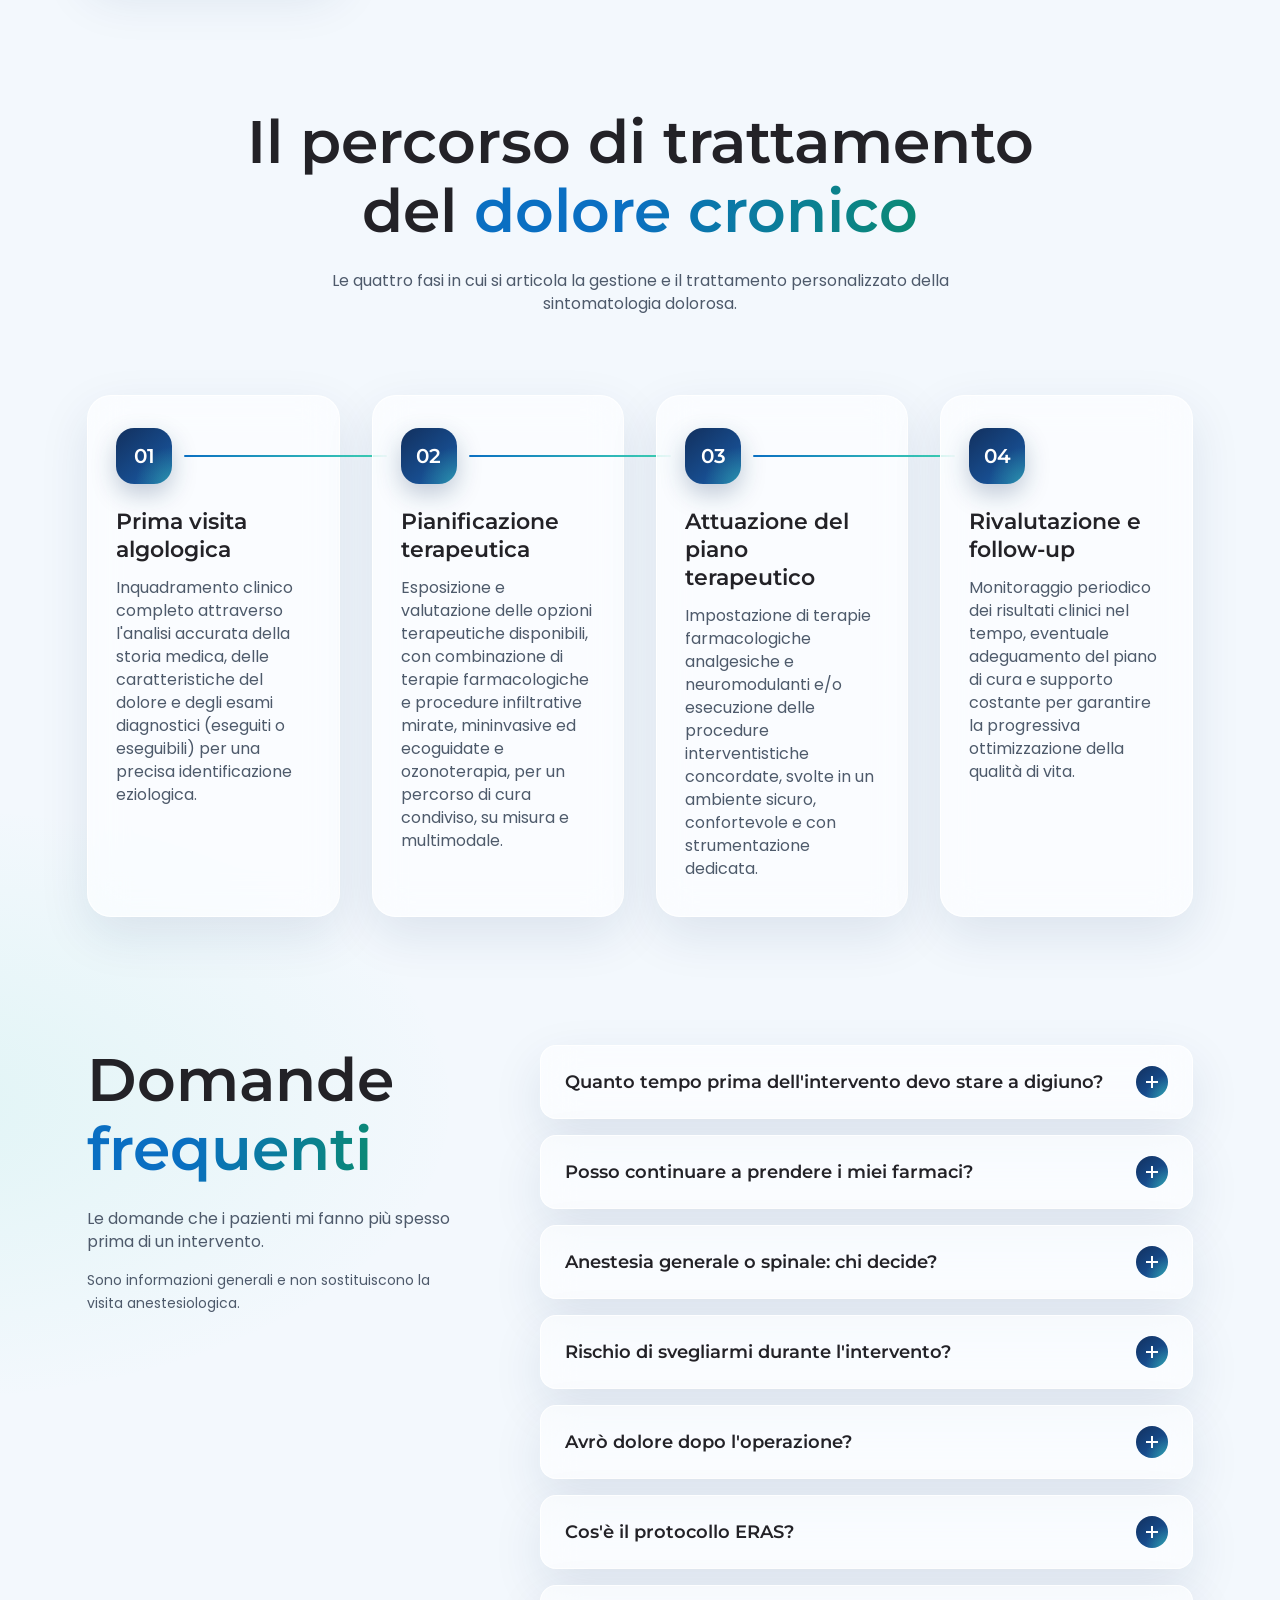
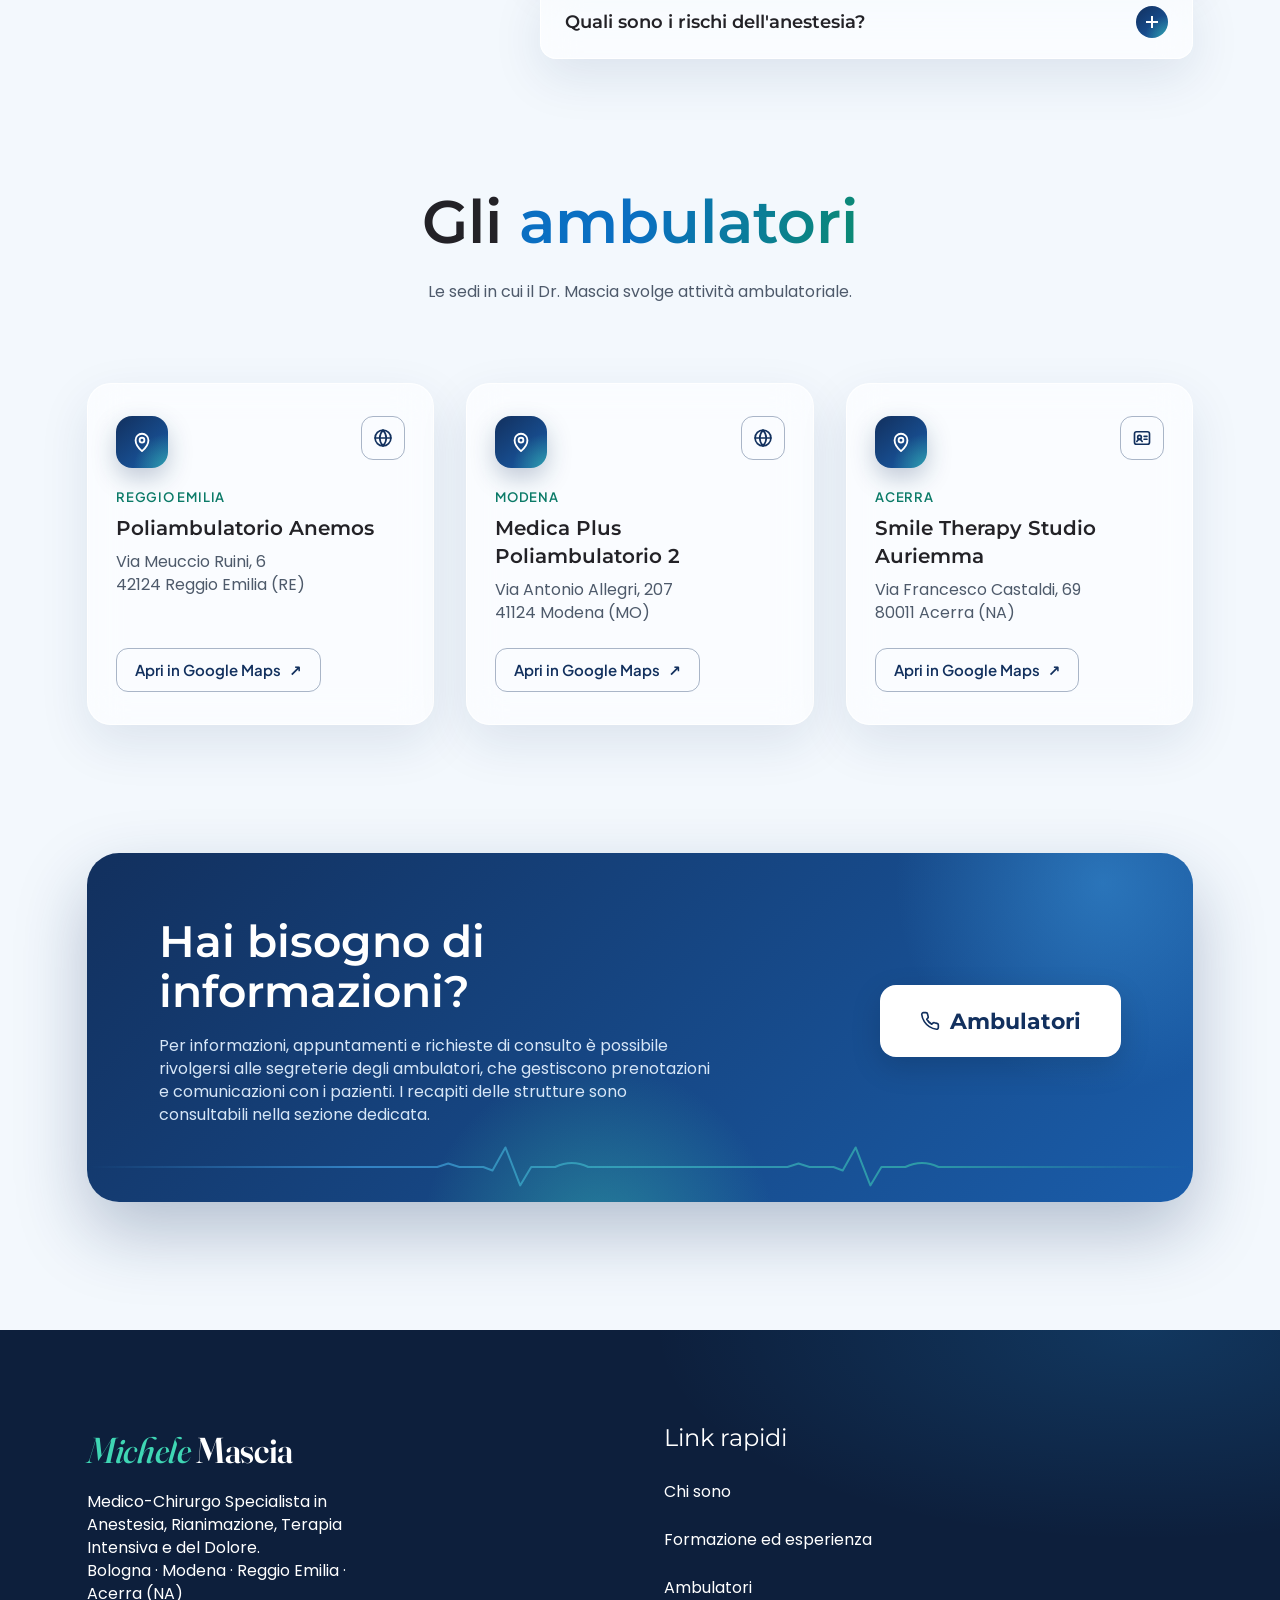
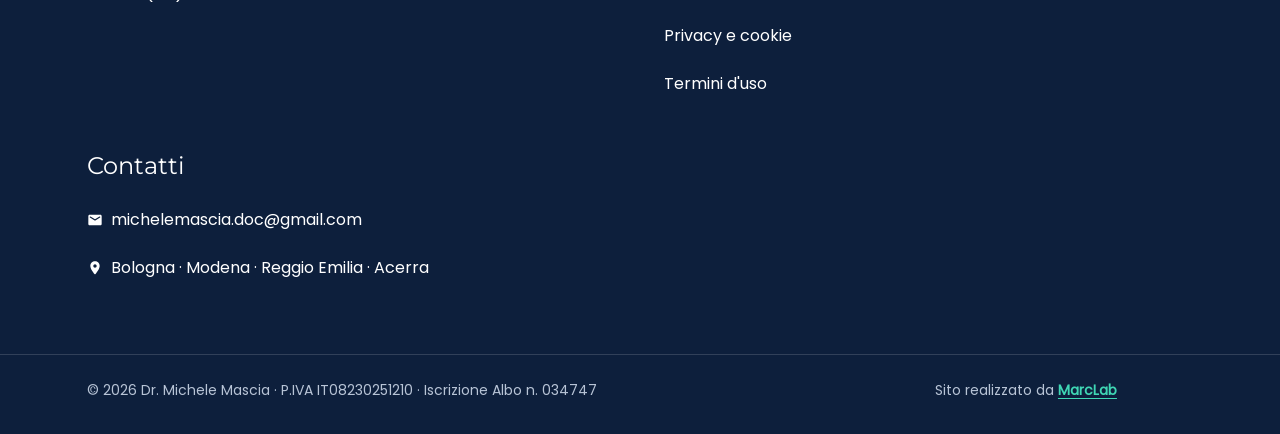
==== commit 9cb732e9: "SEO: titolo "Dottor Michele Mascia" per home ed Esperienza Co-Authored-By: MarcLab Design <marclabwe" ====
--- a/index.html
+++ b/index.html
@@ -4,7 +4,7 @@
   <meta charset="utf-8">
   <meta name="viewport" content="width=device-width, initial-scale=1">
   <meta name="format-detection" content="telephone=no, email=no">
-  <title>Dr. Michele Mascia | Dottore Anestesista-Rianimatore</title>
+  <title>Dottor Michele Mascia | Anestesista-Rianimatore</title>
   <meta name="description" content="Dr. Michele Mascia, dottore specialista in Anestesia, Rianimazione, Terapia Intensiva e del Dolore. Chirurgia robotica, neurochirurgia e ortopedia maggiore.">
   <link rel="canonical" href="https://www.michelemascia.it/">
   <meta name="robots" content="index, follow">
@@ -12,7 +12,7 @@
 
   <meta property="og:type" content="website">
   <meta property="og:locale" content="it_IT">
-  <meta property="og:title" content="Dr. Michele Mascia | Dottore Anestesista-Rianimatore">
+  <meta property="og:title" content="Dottor Michele Mascia | Anestesista-Rianimatore">
   <meta property="og:description" content="Dr. Michele Mascia, dottore specialista in Anestesia, Rianimazione, Terapia Intensiva e del Dolore. Chirurgia robotica, neurochirurgia e ortopedia maggiore.">
   <meta property="og:url" content="https://www.michelemascia.it/">
   <meta property="og:image" content="https://www.michelemascia.it/assets/img/og-image.jpg">
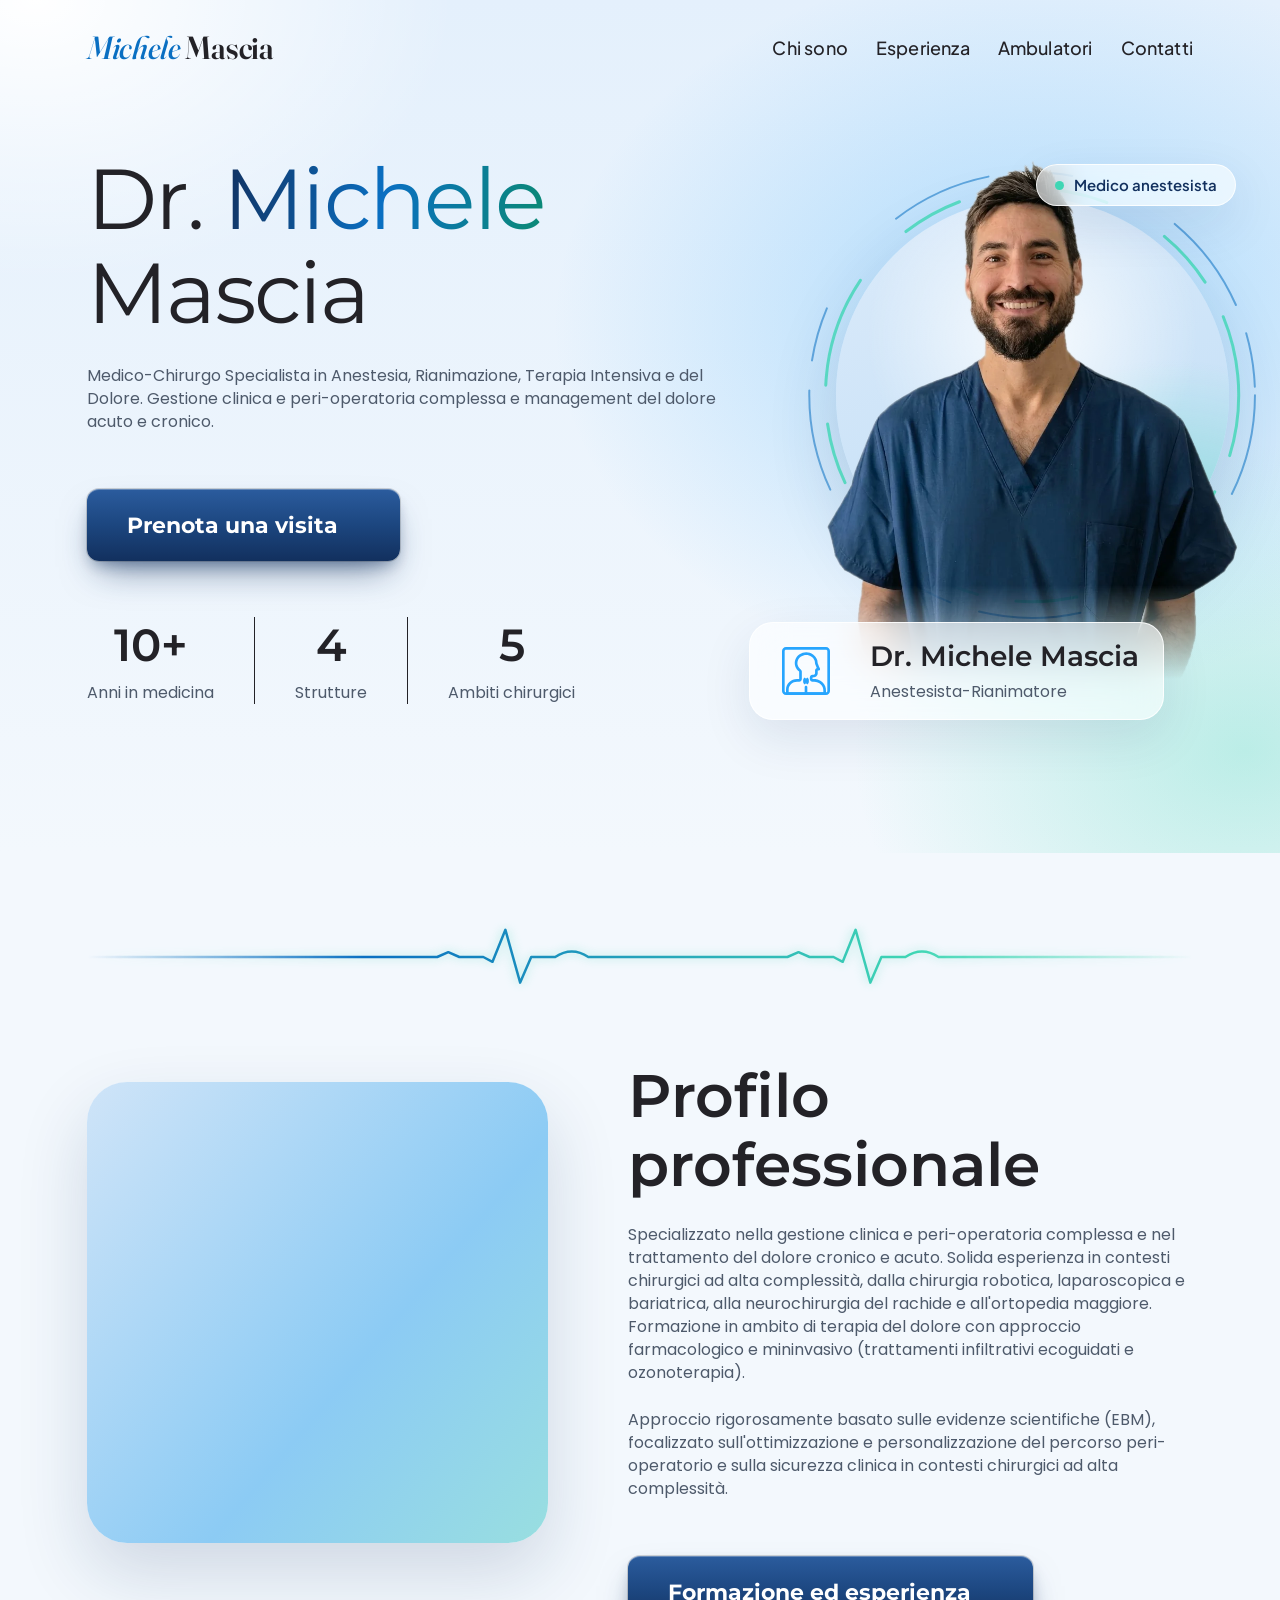
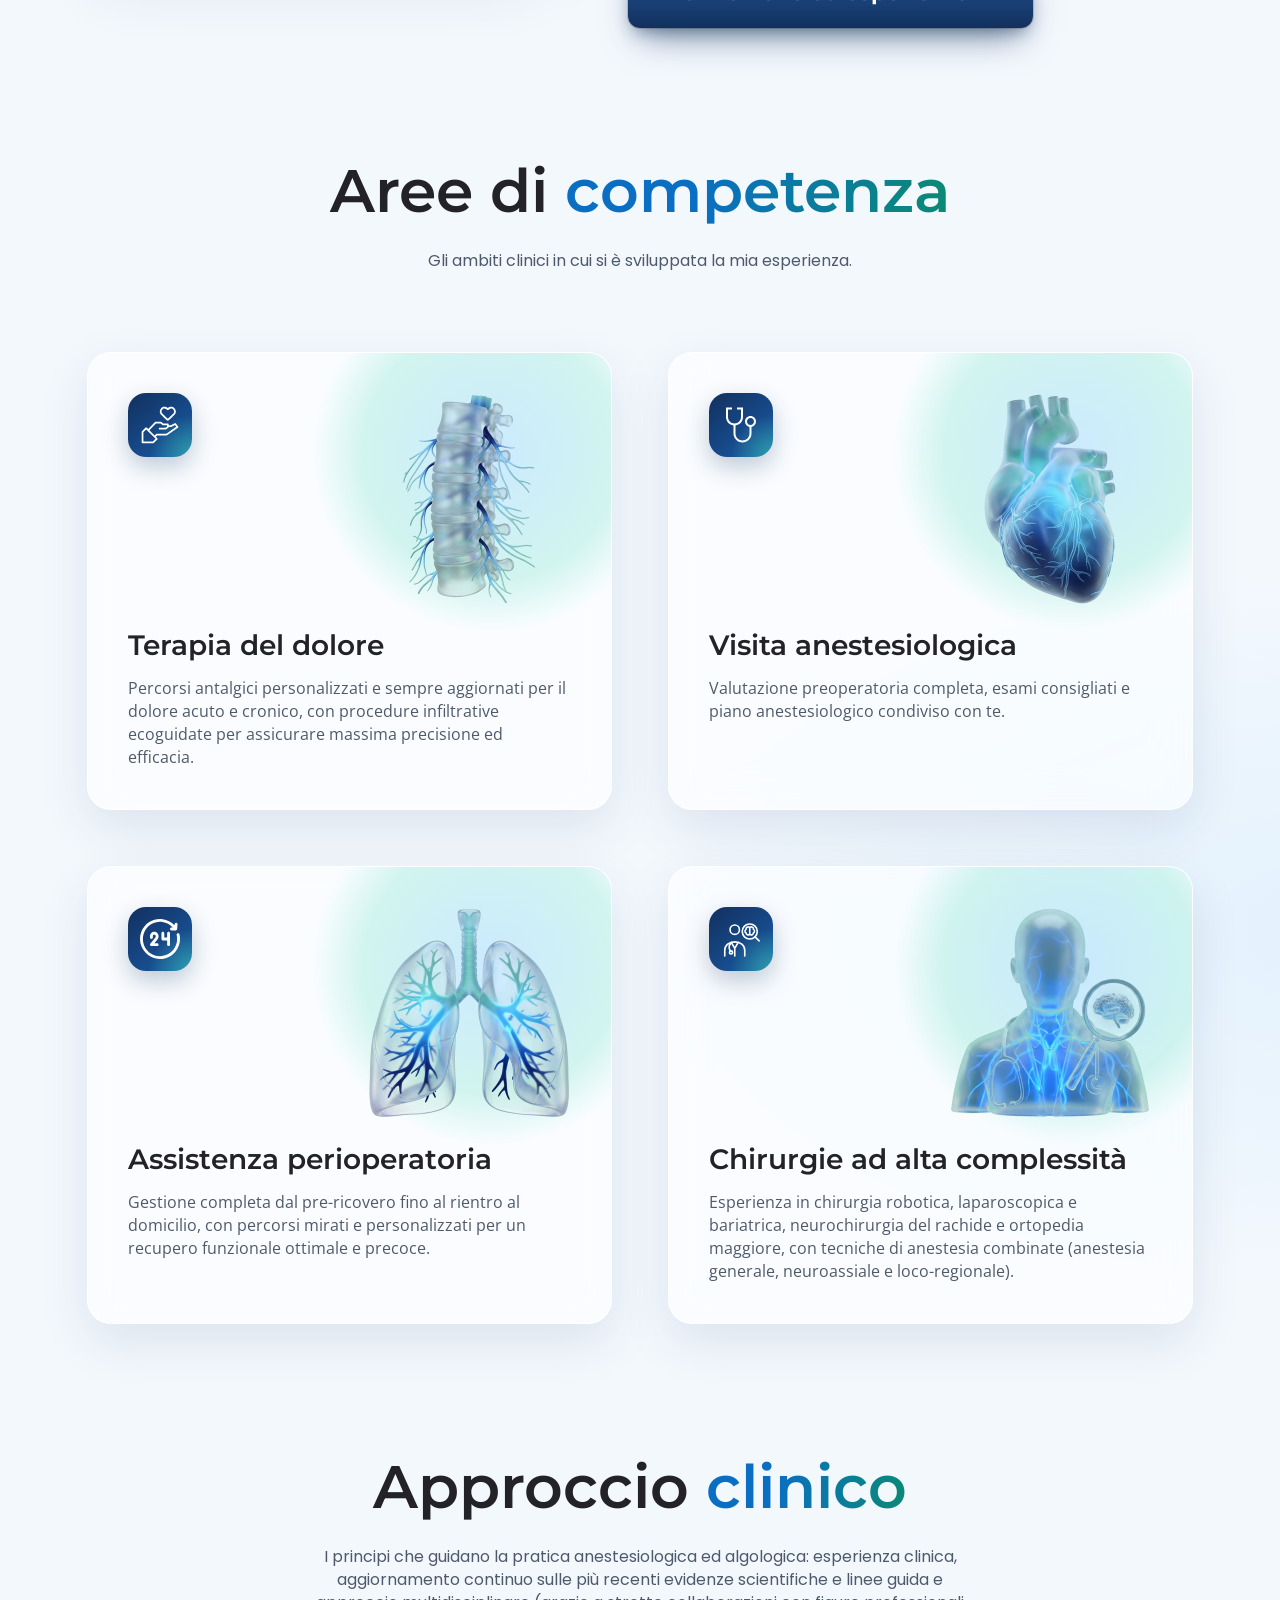
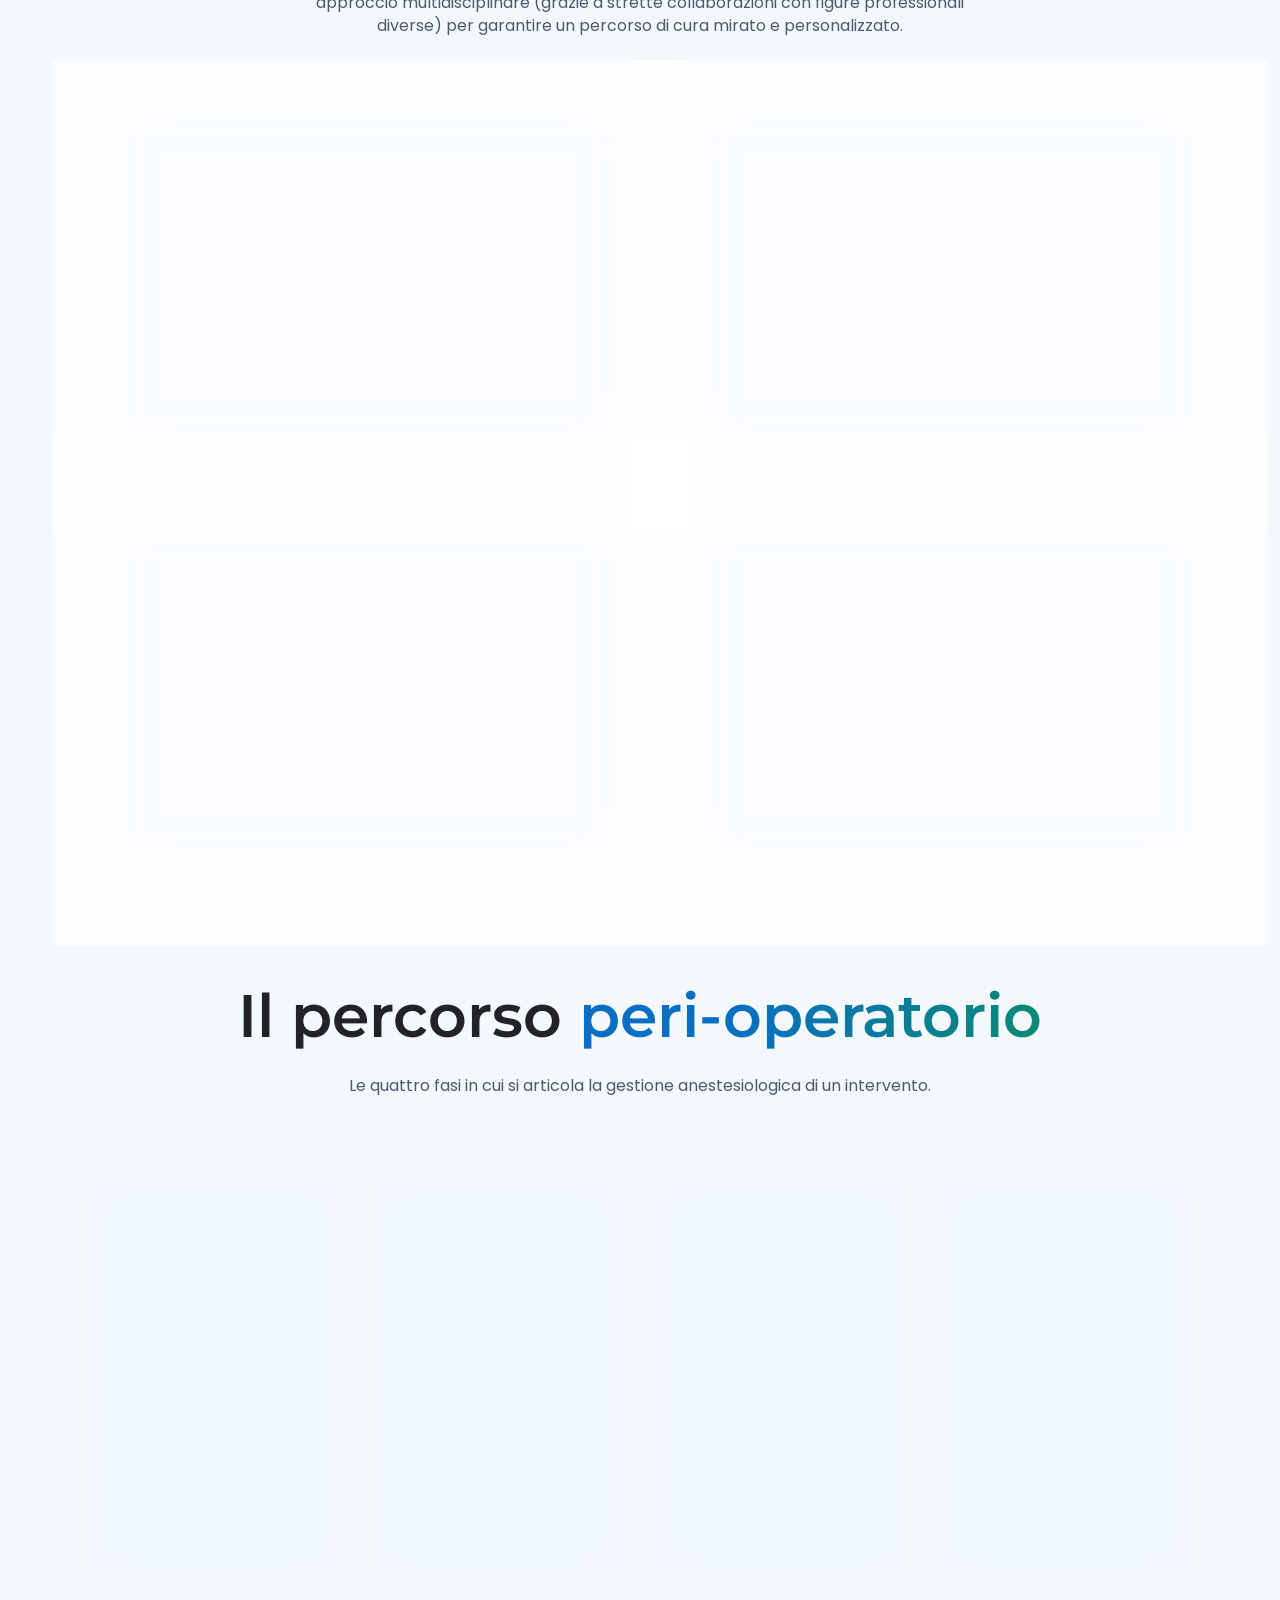
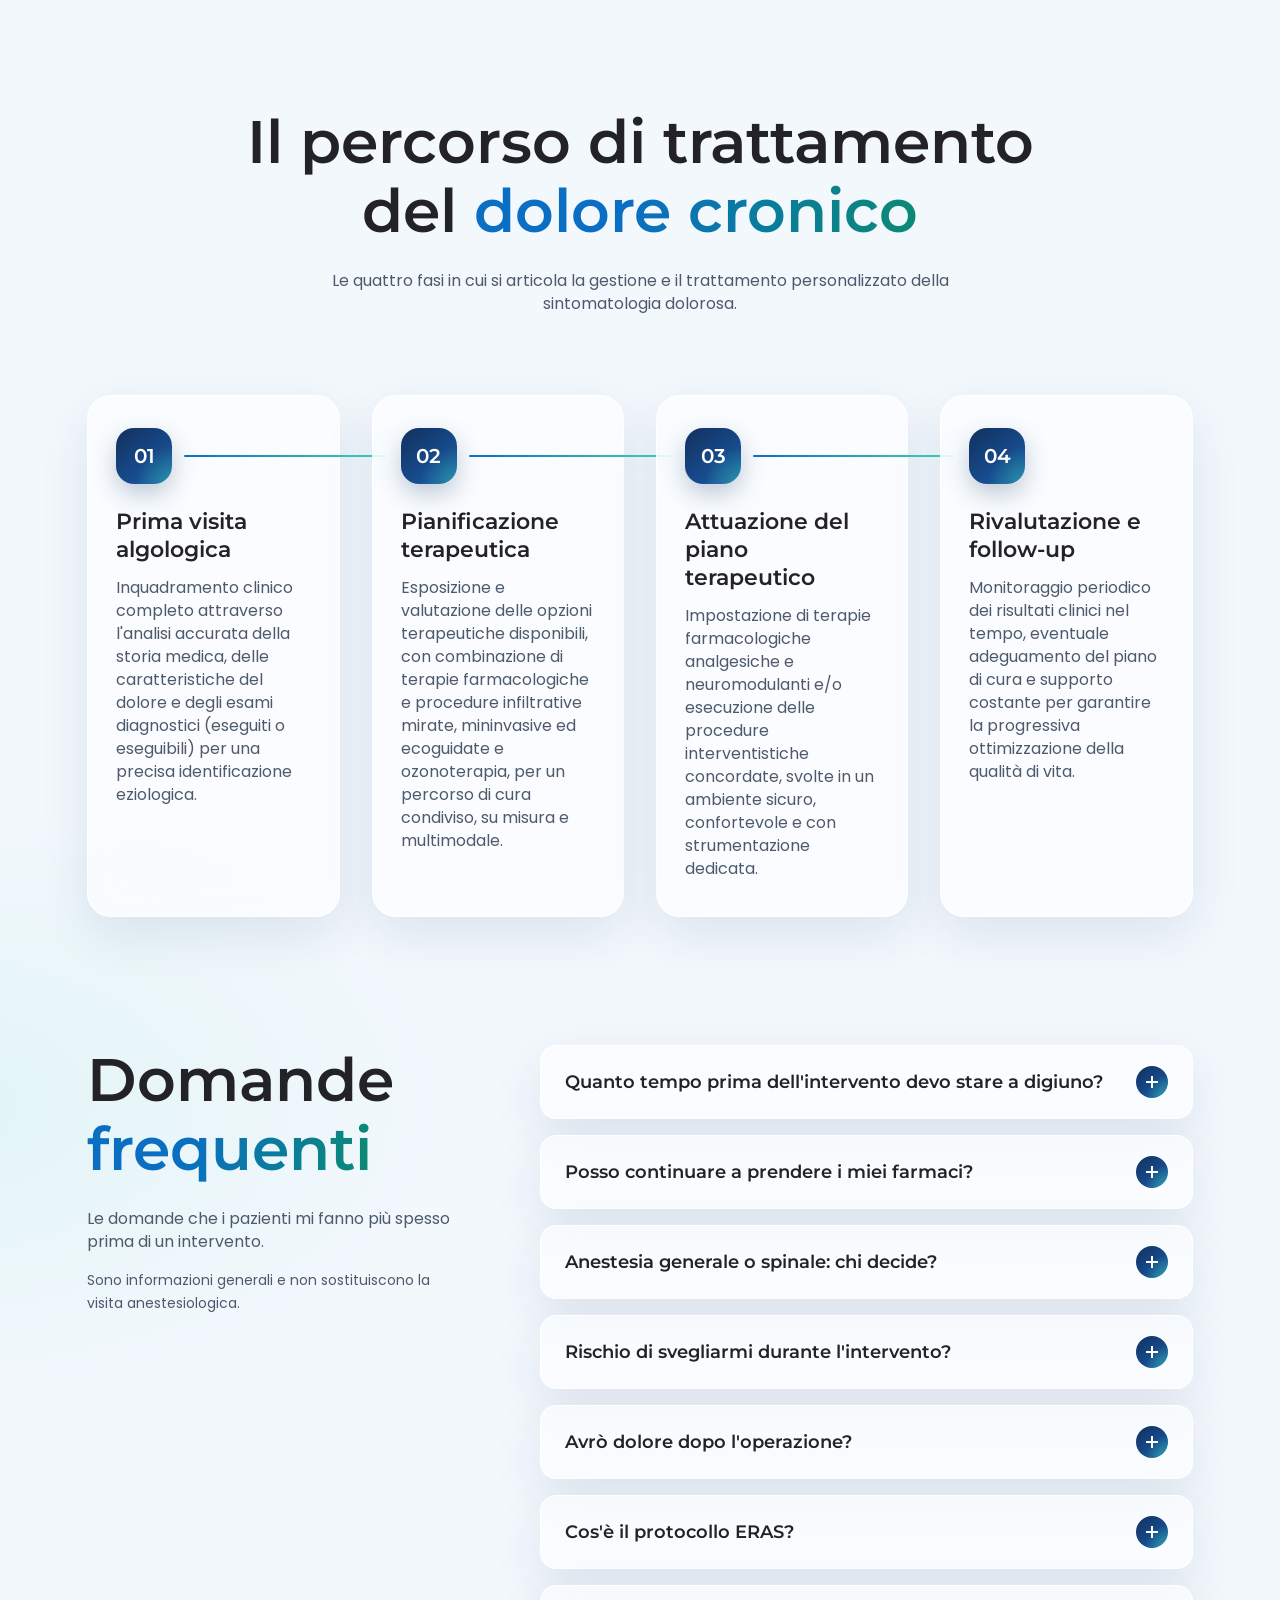
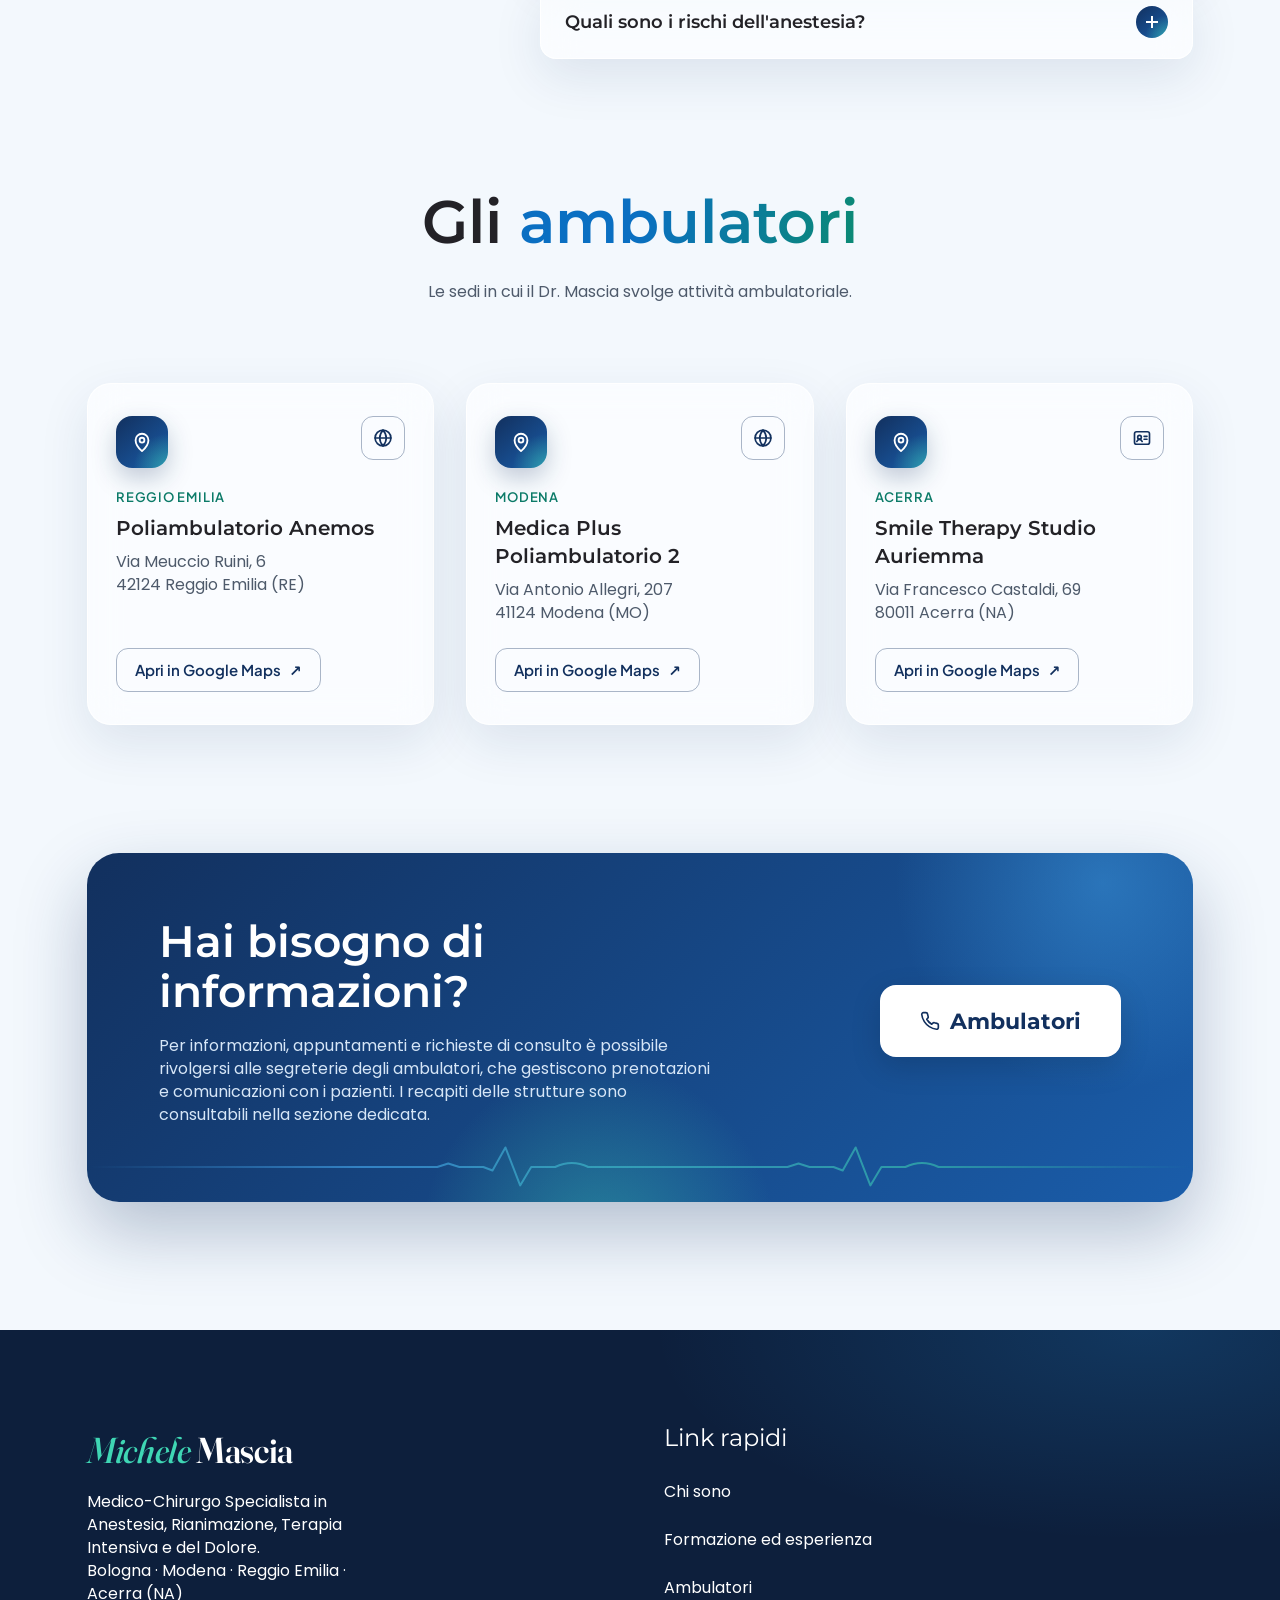
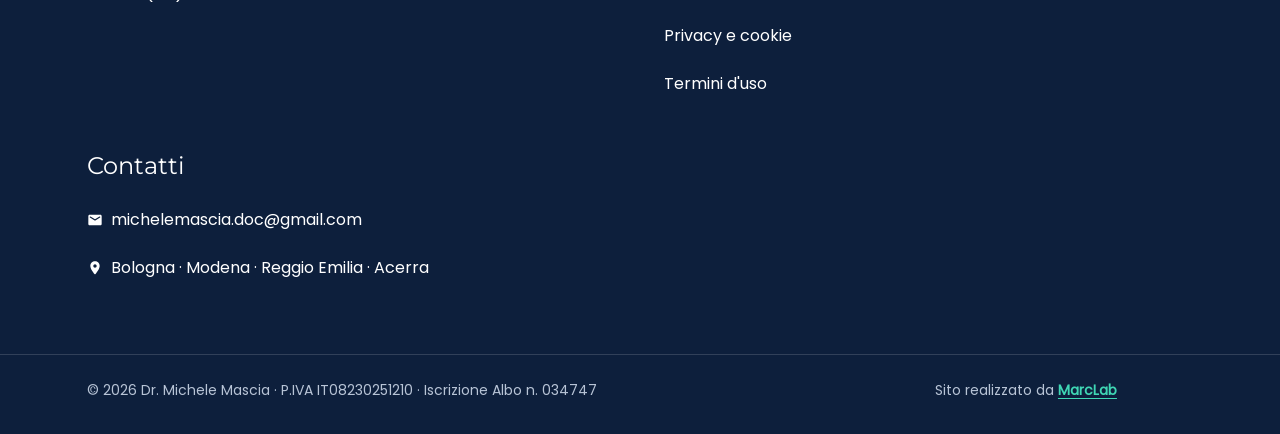
==== commit da795a51: "Miniatura per Google e anteprime social: foto del dottore sul fondo sfumato Quattro immagini JPEG co" ====
--- a/index.html
+++ b/index.html
@@ -15,11 +15,13 @@
   <meta property="og:title" content="Dottor Michele Mascia | Anestesista-Rianimatore">
   <meta property="og:description" content="Dr. Michele Mascia, dottore specialista in Anestesia, Rianimazione, Terapia Intensiva e del Dolore. Chirurgia robotica, neurochirurgia e ortopedia maggiore.">
   <meta property="og:url" content="https://www.michelemascia.it/">
-  <meta property="og:image" content="https://www.michelemascia.it/assets/img/og-image.jpg">
+  <meta property="og:image" content="https://www.michelemascia.it/assets/img/michele-mascia-og.jpg">
+  <meta property="og:image:alt" content="Il Dr. Michele Mascia in divisa medica">
   <meta property="og:image:width" content="1200">
   <meta property="og:image:height" content="630">
   <meta property="og:site_name" content="Dr. Michele Mascia">
   <meta name="twitter:card" content="summary_large_image">
+  <meta name="twitter:image" content="https://www.michelemascia.it/assets/img/michele-mascia-og.jpg">
 
   <link rel="icon" href="favicon.svg" type="image/svg+xml">
   <link rel="icon" href="favicon.ico" sizes="48x48">
@@ -65,7 +67,11 @@
     }
   ],
   "url": "https://www.michelemascia.it/",
-  "image": "https://www.michelemascia.it/assets/img/og-image.jpg",
+  "image": [
+    "https://www.michelemascia.it/assets/img/michele-mascia-profilo-1x1.jpg",
+    "https://www.michelemascia.it/assets/img/michele-mascia-profilo-4x3.jpg",
+    "https://www.michelemascia.it/assets/img/michele-mascia-profilo-16x9.jpg"
+  ],
   "location": [
     {
       "@type": "MedicalClinic",
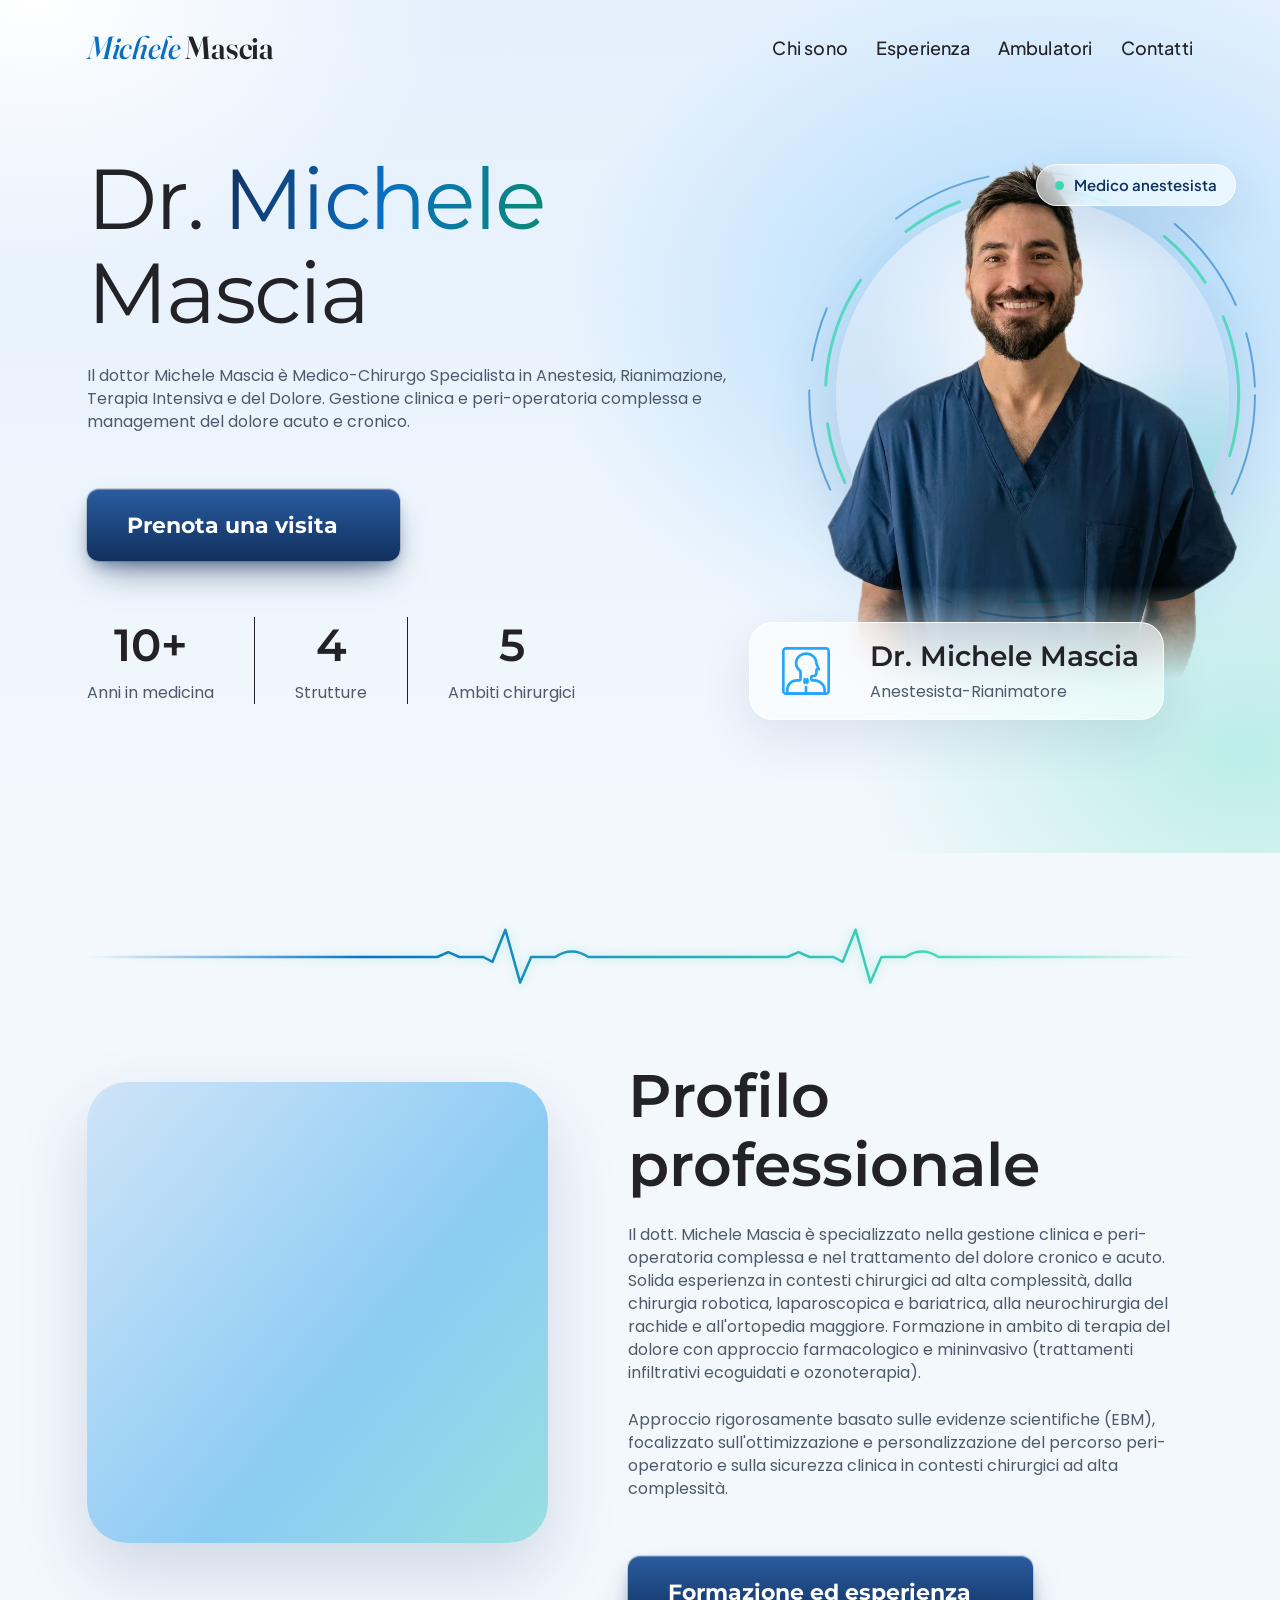
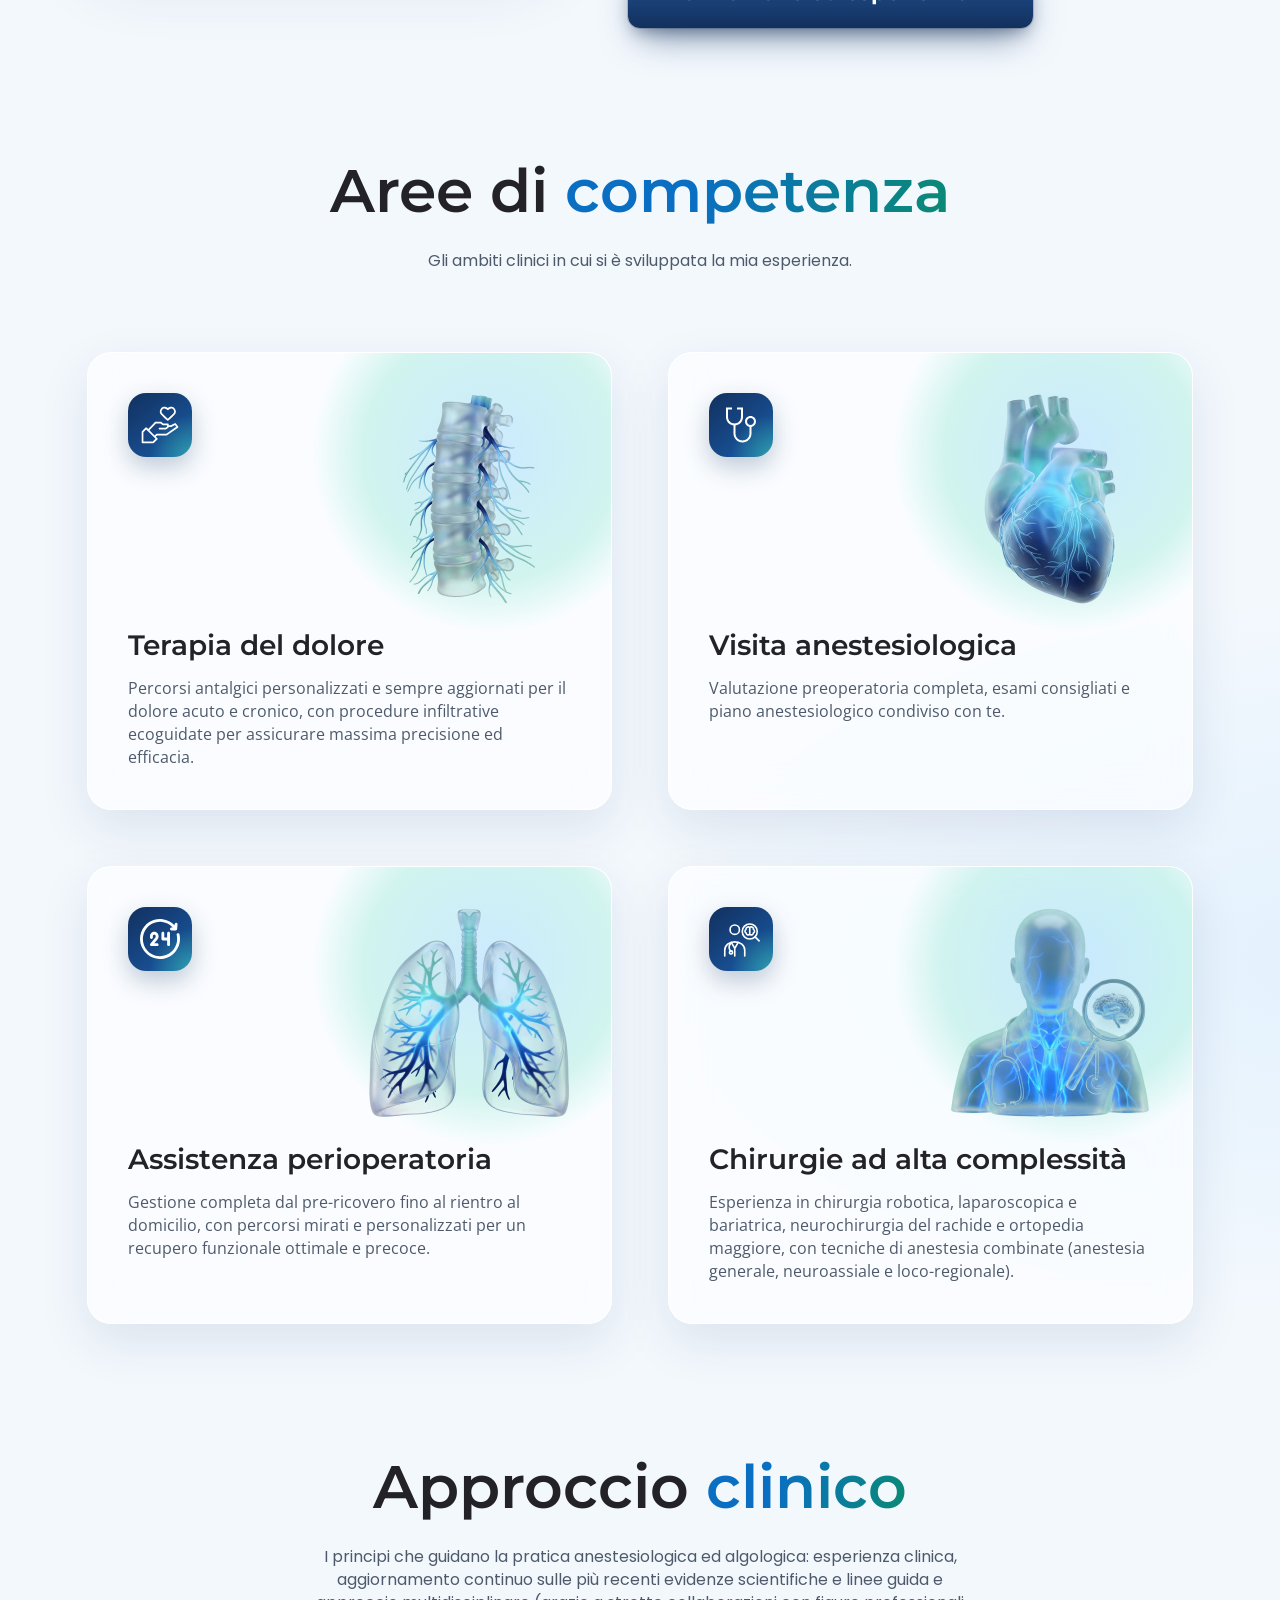
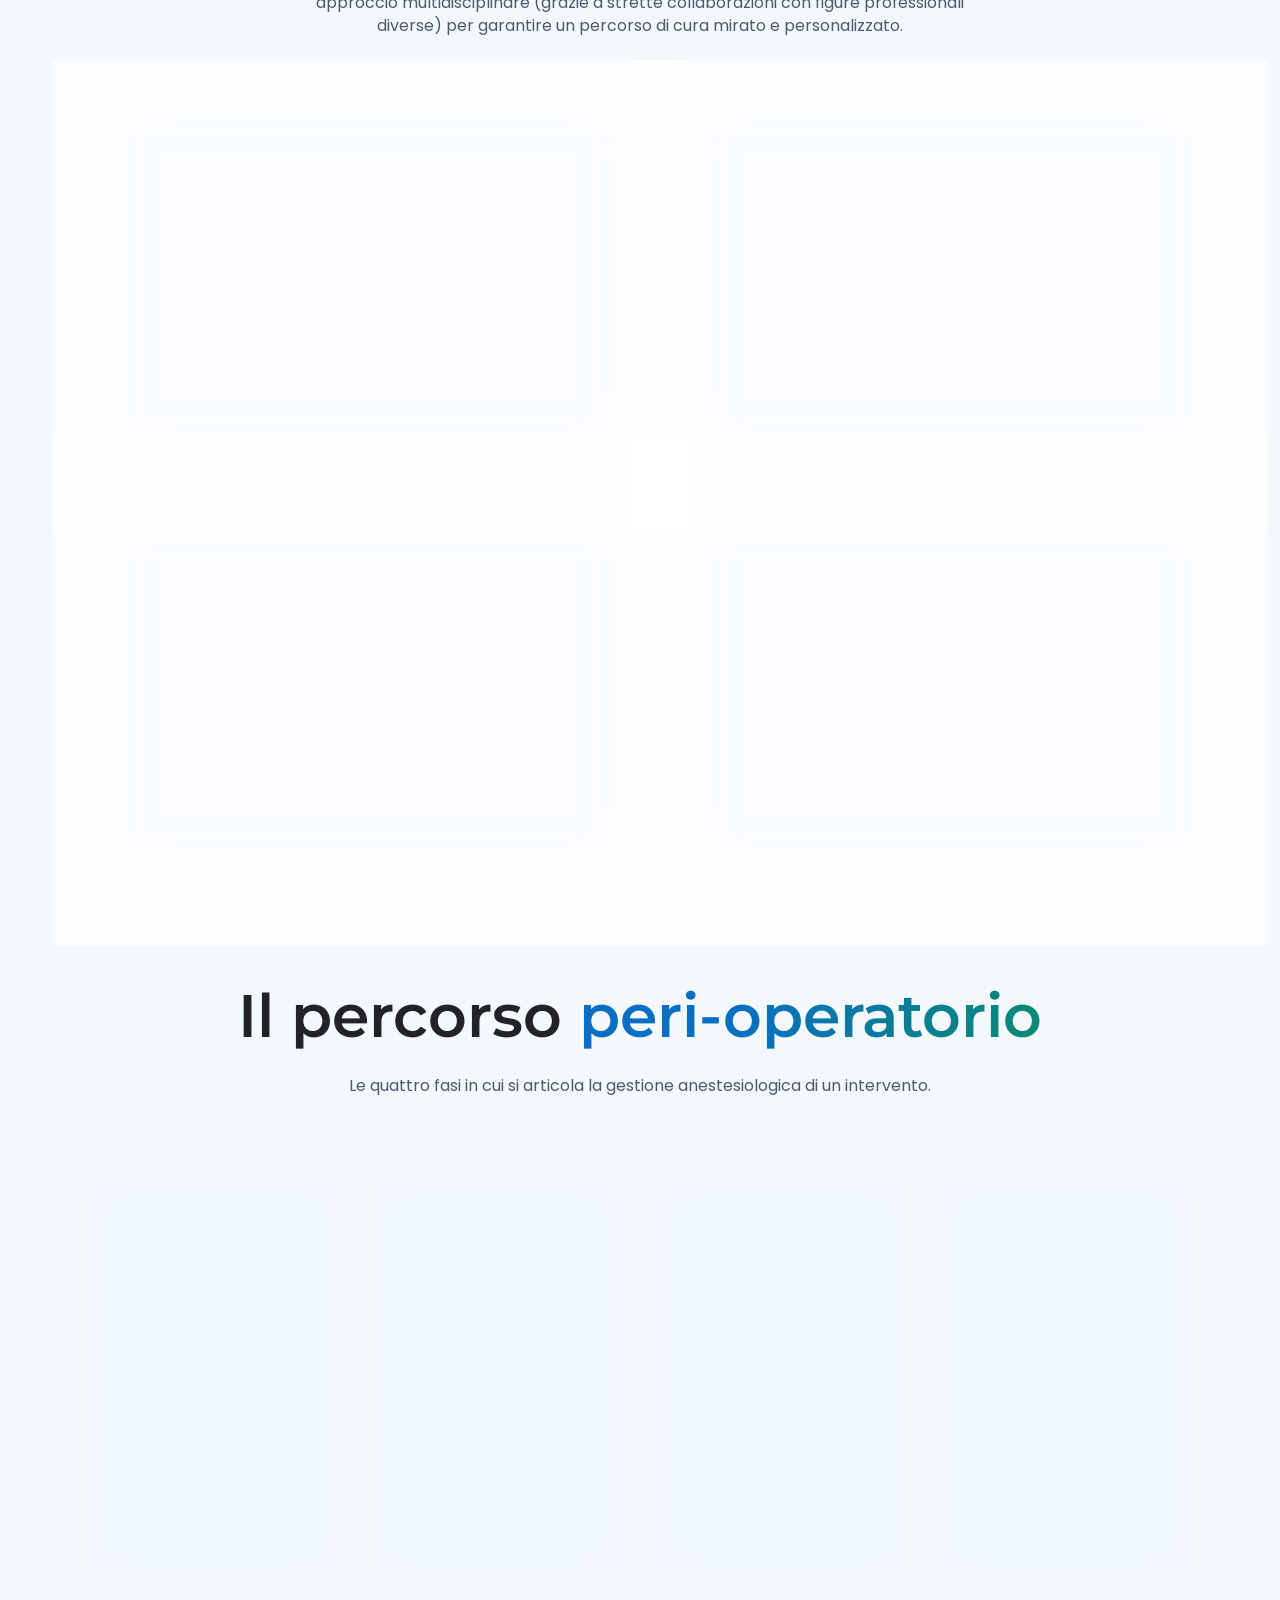
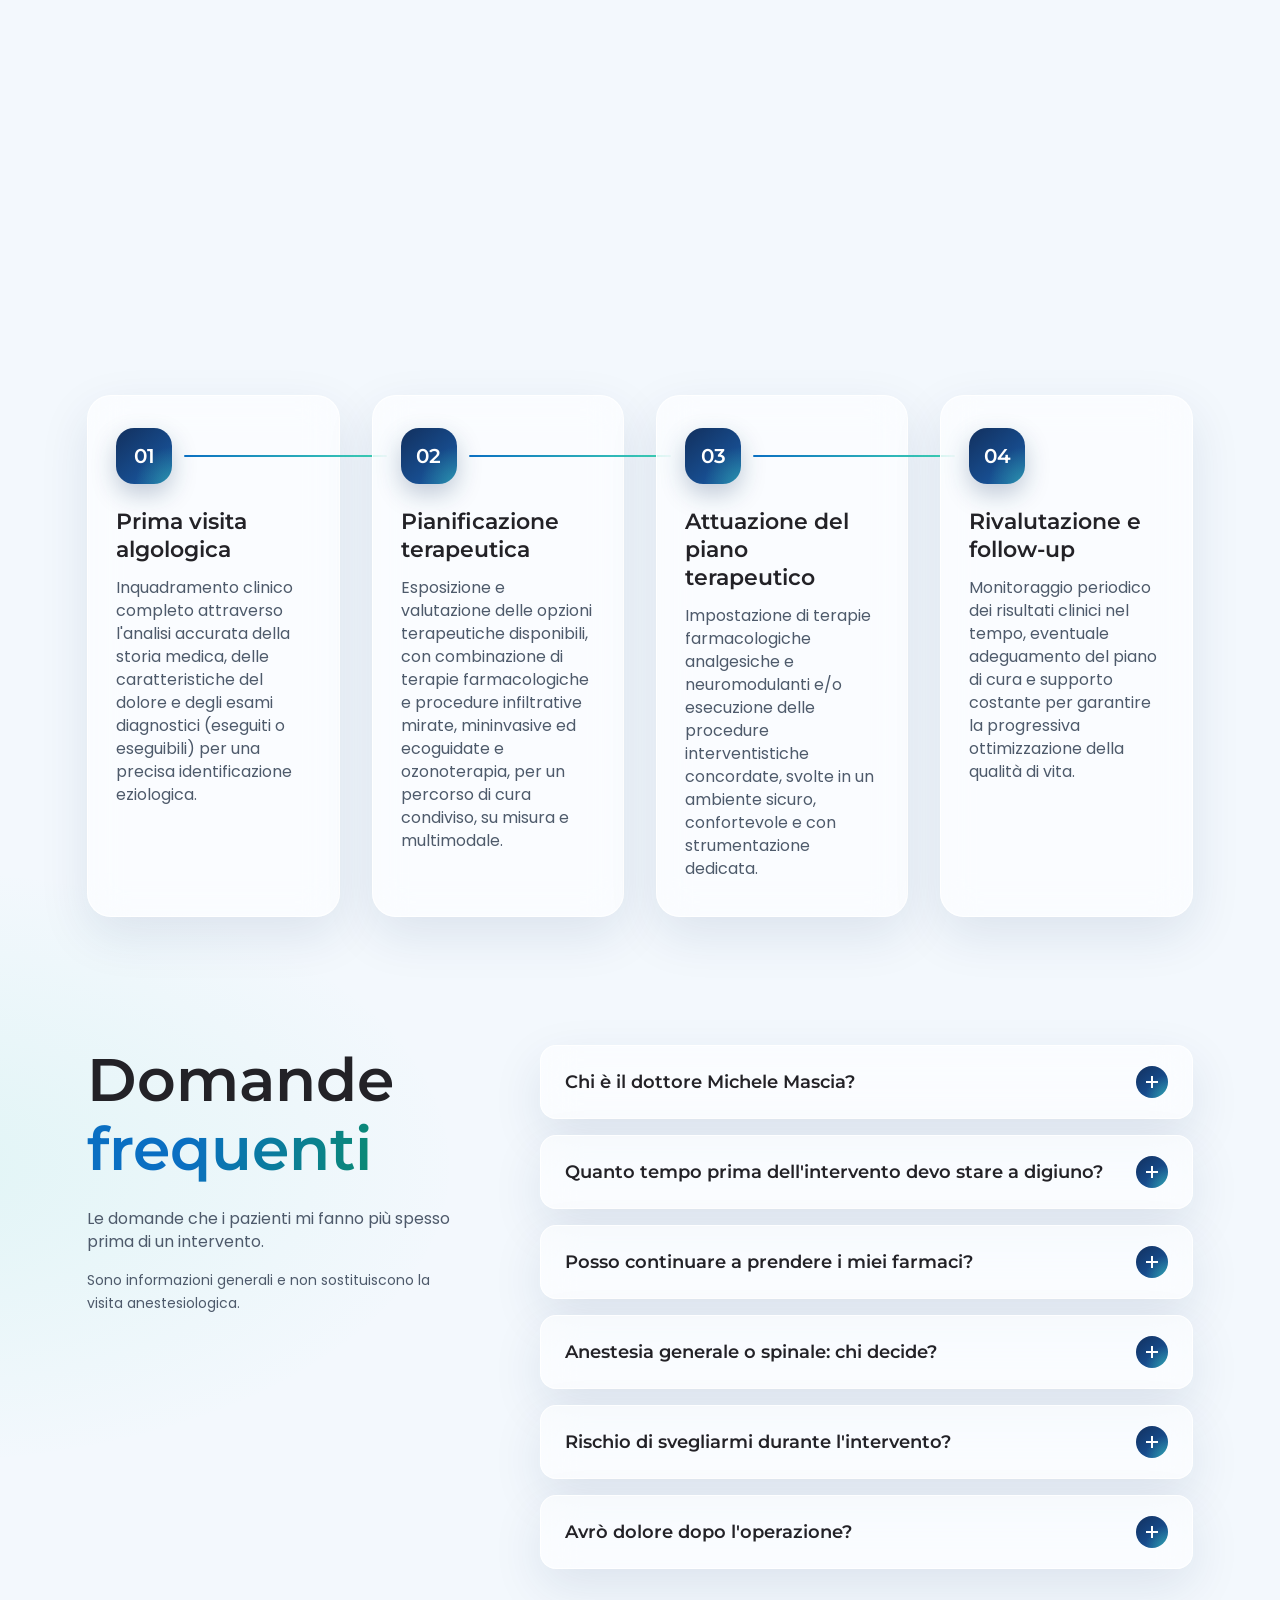
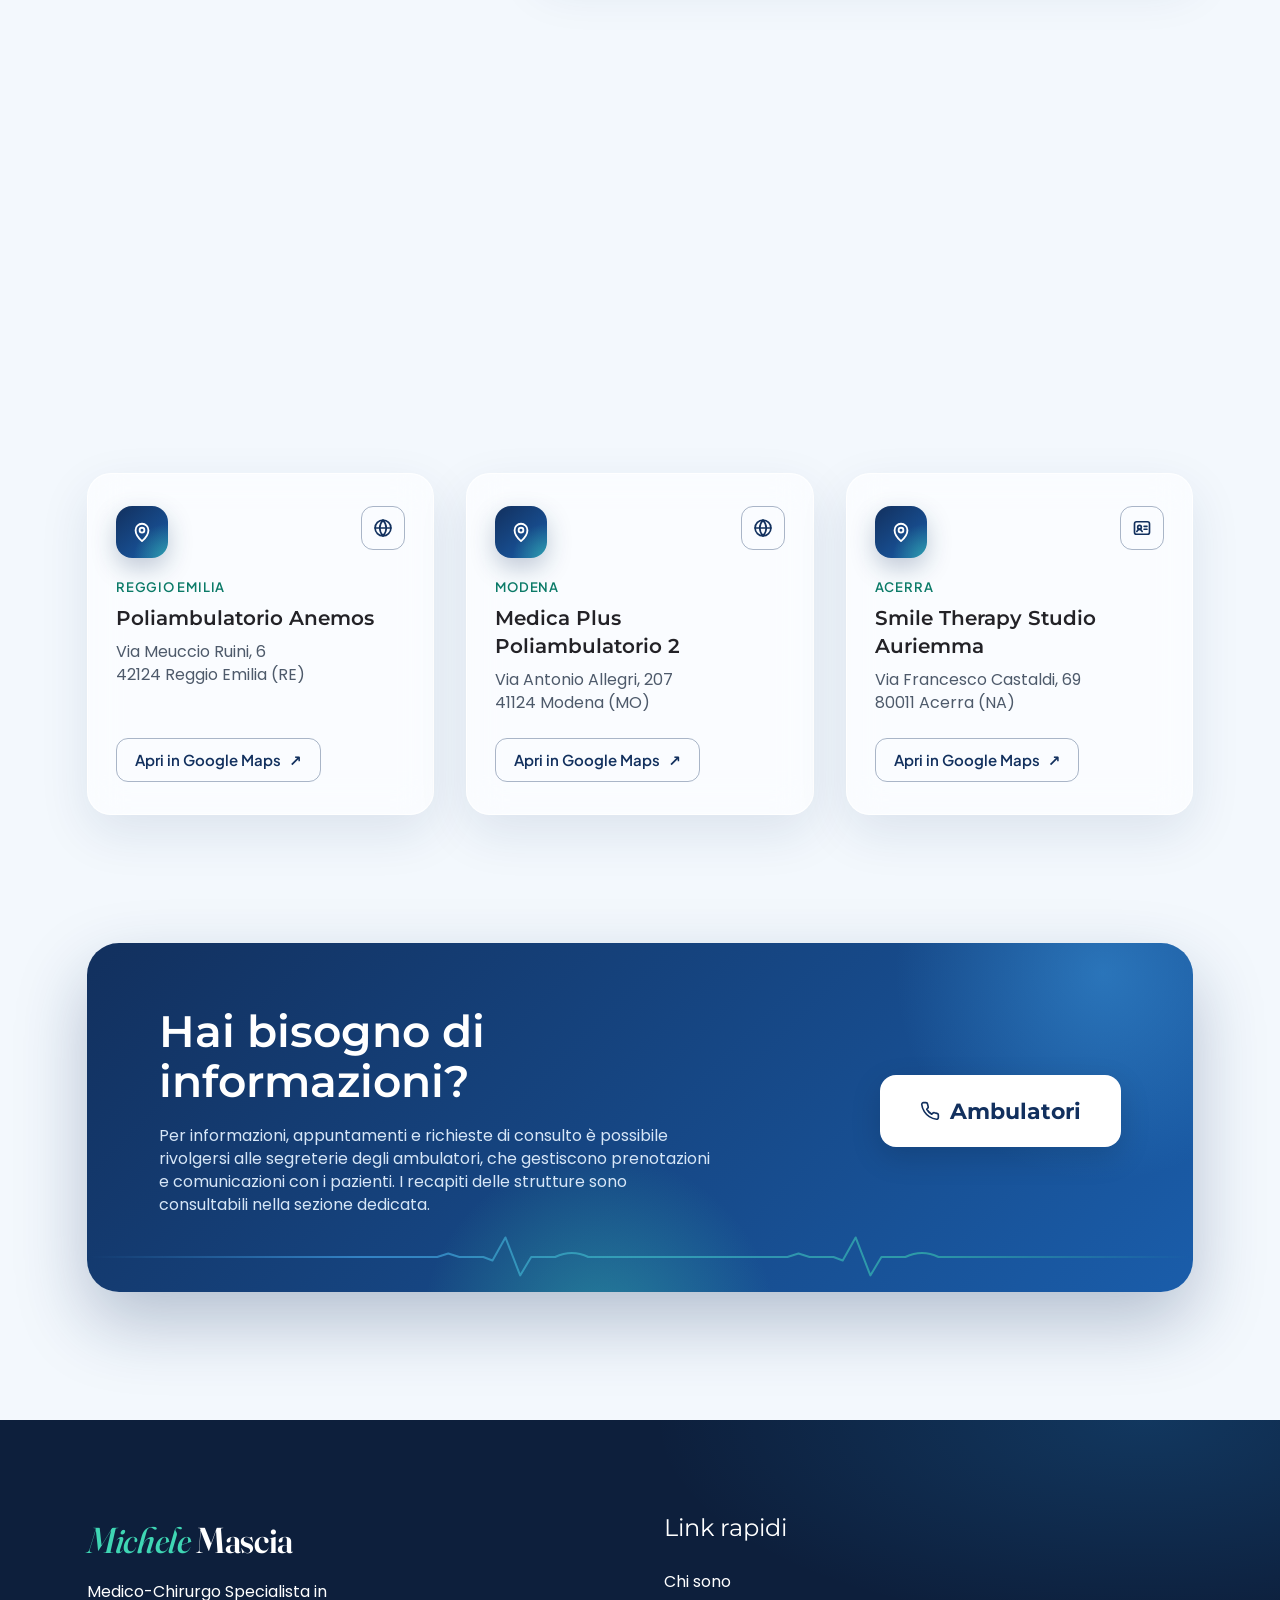
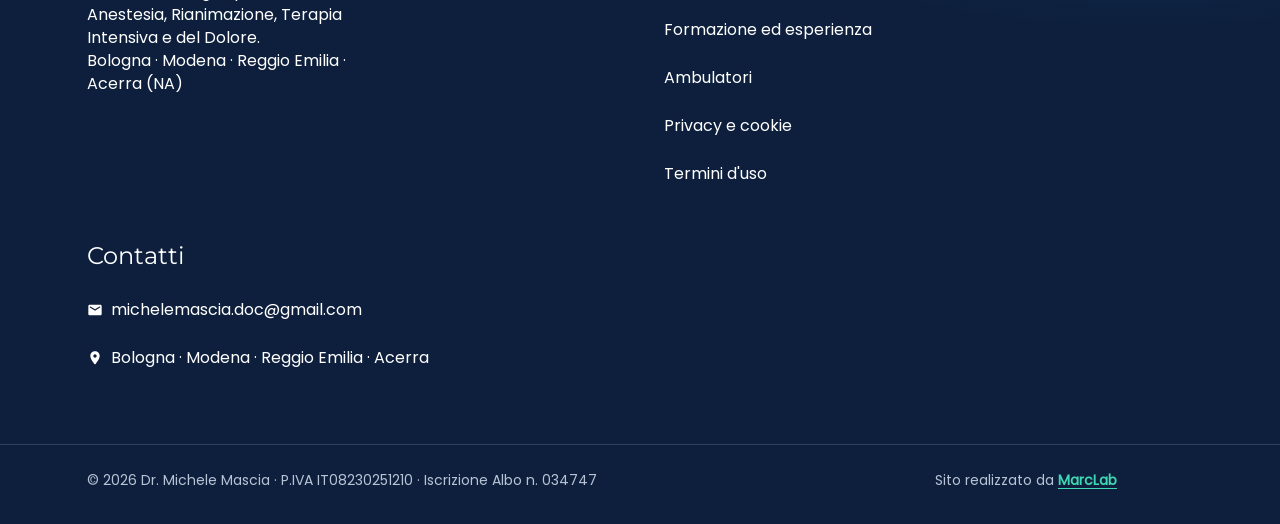
==== commit bdce08c9: "SEO: varianti "dottor", "dott." e "dottore" nel testo visibile - Presentazione della home e pagina E" ====
--- a/index.html
+++ b/index.html
@@ -121,6 +121,14 @@
   "mainEntity": [
     {
       "@type": "Question",
+      "name": "Chi è il dottore Michele Mascia?",
+      "acceptedAnswer": {
+        "@type": "Answer",
+        "text": "Il dottor Michele Mascia è medico-chirurgo specialista in Anestesia, Rianimazione, Terapia Intensiva e del Dolore. Si occupa di gestione clinica e peri-operatoria complessa e di trattamento del dolore cronico e acuto, con esperienza in chirurgia robotica, laparoscopica e bariatrica, neurochirurgia del rachide e ortopedia maggiore. Svolge attività clinica a Bologna, Modena e Reggio Emilia e attività ambulatoriale a Reggio Emilia, Modena e Acerra."
+      }
+    },
+    {
+      "@type": "Question",
       "name": "Quanto tempo prima dell'intervento devo stare a digiuno?",
       "acceptedAnswer": {
         "@type": "Answer",
@@ -203,7 +211,7 @@
       <div class="container hero-grid">
         <div class="hero-text">
           <h1>Dr. <span class="accent">Michele</span> Mascia</h1>
-          <p class="lead">Medico-Chirurgo Specialista in Anestesia, Rianimazione, Terapia Intensiva e del Dolore. Gestione clinica e peri-operatoria complessa e management del dolore acuto e cronico.</p>
+          <p class="lead">Il dottor Michele Mascia è Medico-Chirurgo Specialista in Anestesia, Rianimazione, Terapia Intensiva e del Dolore. Gestione clinica e peri-operatoria complessa e management del dolore acuto e cronico.</p>
           <a href="#prenota" class="btn">Prenota una visita</a>
           <ul class="stats" aria-label="In numeri">
             <li><strong>10+</strong><span>Anni in medicina</span></li>
@@ -219,7 +227,7 @@
             <div class="portrait-disc" aria-hidden="true">
               <svg class="portrait-rings" viewBox="0 0 100 100" focusable="false"><g class="ring ring--a"><circle cx="50" cy="50" r="48" pathLength="100"/></g><g class="ring ring--b"><circle cx="50" cy="50" r="44.5" pathLength="100"/></g></svg>
             </div>
-            <img src="assets/img/michele-scontornato.webp" srcset="assets/img/michele-scontornato-480.webp 480w, assets/img/michele-scontornato.webp 776w" sizes="(max-width: 1024px) 340px, 500px" alt="Il Dr. Michele Mascia in divisa medica" class="portrait-img" width="776" height="978" fetchpriority="high">
+            <img src="assets/img/michele-scontornato.webp" srcset="assets/img/michele-scontornato-480.webp 480w, assets/img/michele-scontornato.webp 776w" sizes="(max-width: 1024px) 340px, 500px" alt="Il dottor Michele Mascia, medico anestesista, in divisa medica" class="portrait-img" width="776" height="978" fetchpriority="high">
           </div>
           <div class="badge">
             <img src="assets/icons/doctor-badge.svg" alt="" width="64" height="64">
@@ -246,11 +254,11 @@
           <div class="portrait-disc" aria-hidden="true">
             <svg class="portrait-rings" viewBox="0 0 100 100" focusable="false"><g class="ring ring--a"><circle cx="50" cy="50" r="48" pathLength="100"/></g><g class="ring ring--b"><circle cx="50" cy="50" r="44.5" pathLength="100"/></g></svg>
           </div>
-          <img src="assets/img/michele-scontornato.webp" srcset="assets/img/michele-scontornato-480.webp 480w, assets/img/michele-scontornato.webp 776w" sizes="(max-width: 1024px) 380px, 461px" alt="Ritratto del Dr. Michele Mascia in divisa medica" class="portrait-img" width="776" height="978" loading="lazy" decoding="async">
+          <img src="assets/img/michele-scontornato.webp" srcset="assets/img/michele-scontornato-480.webp 480w, assets/img/michele-scontornato.webp 776w" sizes="(max-width: 1024px) 380px, 461px" alt="Ritratto del dottor Michele Mascia, medico anestesista, in divisa medica" class="portrait-img" width="776" height="978" loading="lazy" decoding="async">
         </div>
         <div>
           <h2>Profilo professionale</h2>
-          <p>Specializzato nella gestione clinica e peri-operatoria complessa e nel trattamento del dolore cronico e acuto. Solida esperienza in contesti chirurgici ad alta complessità, dalla chirurgia robotica, laparoscopica e bariatrica, alla neurochirurgia del rachide e all'ortopedia maggiore. Formazione in ambito di terapia del dolore con approccio farmacologico e mininvasivo (trattamenti infiltrativi ecoguidati e ozonoterapia).</p>
+          <p>Il dott. Michele Mascia è specializzato nella gestione clinica e peri-operatoria complessa e nel trattamento del dolore cronico e acuto. Solida esperienza in contesti chirurgici ad alta complessità, dalla chirurgia robotica, laparoscopica e bariatrica, alla neurochirurgia del rachide e all'ortopedia maggiore. Formazione in ambito di terapia del dolore con approccio farmacologico e mininvasivo (trattamenti infiltrativi ecoguidati e ozonoterapia).</p>
           <p>Approccio rigorosamente basato sulle evidenze scientifiche (EBM), focalizzato sull'ottimizzazione e personalizzazione del percorso peri-operatorio e sulla sicurezza clinica in contesti chirurgici ad alta complessità.</p>
           <div class="about-actions">
             <a href="curriculum.html" class="btn">Formazione ed esperienza</a>
@@ -416,6 +424,10 @@
         </header>
         <div class="faq-list">
           <details class="faq-item" name="faq">
+            <summary>Chi è il dottore Michele Mascia?</summary>
+            <div class="faq-answer"><p>Il dottor Michele Mascia è medico-chirurgo specialista in Anestesia, Rianimazione, Terapia Intensiva e del Dolore. Si occupa di gestione clinica e peri-operatoria complessa e di trattamento del dolore cronico e acuto, con esperienza in chirurgia robotica, laparoscopica e bariatrica, neurochirurgia del rachide e ortopedia maggiore. Svolge attività clinica a Bologna, Modena e Reggio Emilia e attività ambulatoriale a Reggio Emilia, Modena e Acerra.</p></div>
+          </details>
+          <details class="faq-item" name="faq">
             <summary>Quanto tempo prima dell'intervento devo stare a digiuno?</summary>
             <div class="faq-answer"><p>In genere niente cibo solido nelle 6 ore precedenti, mentre acqua e liquidi chiari (senza latte né polpa) sono consentiti fino a 2 ore prima. Le indicazioni precise per ogni caso vengono fornite durante la visita anestesiologica.</p></div>
           </details>
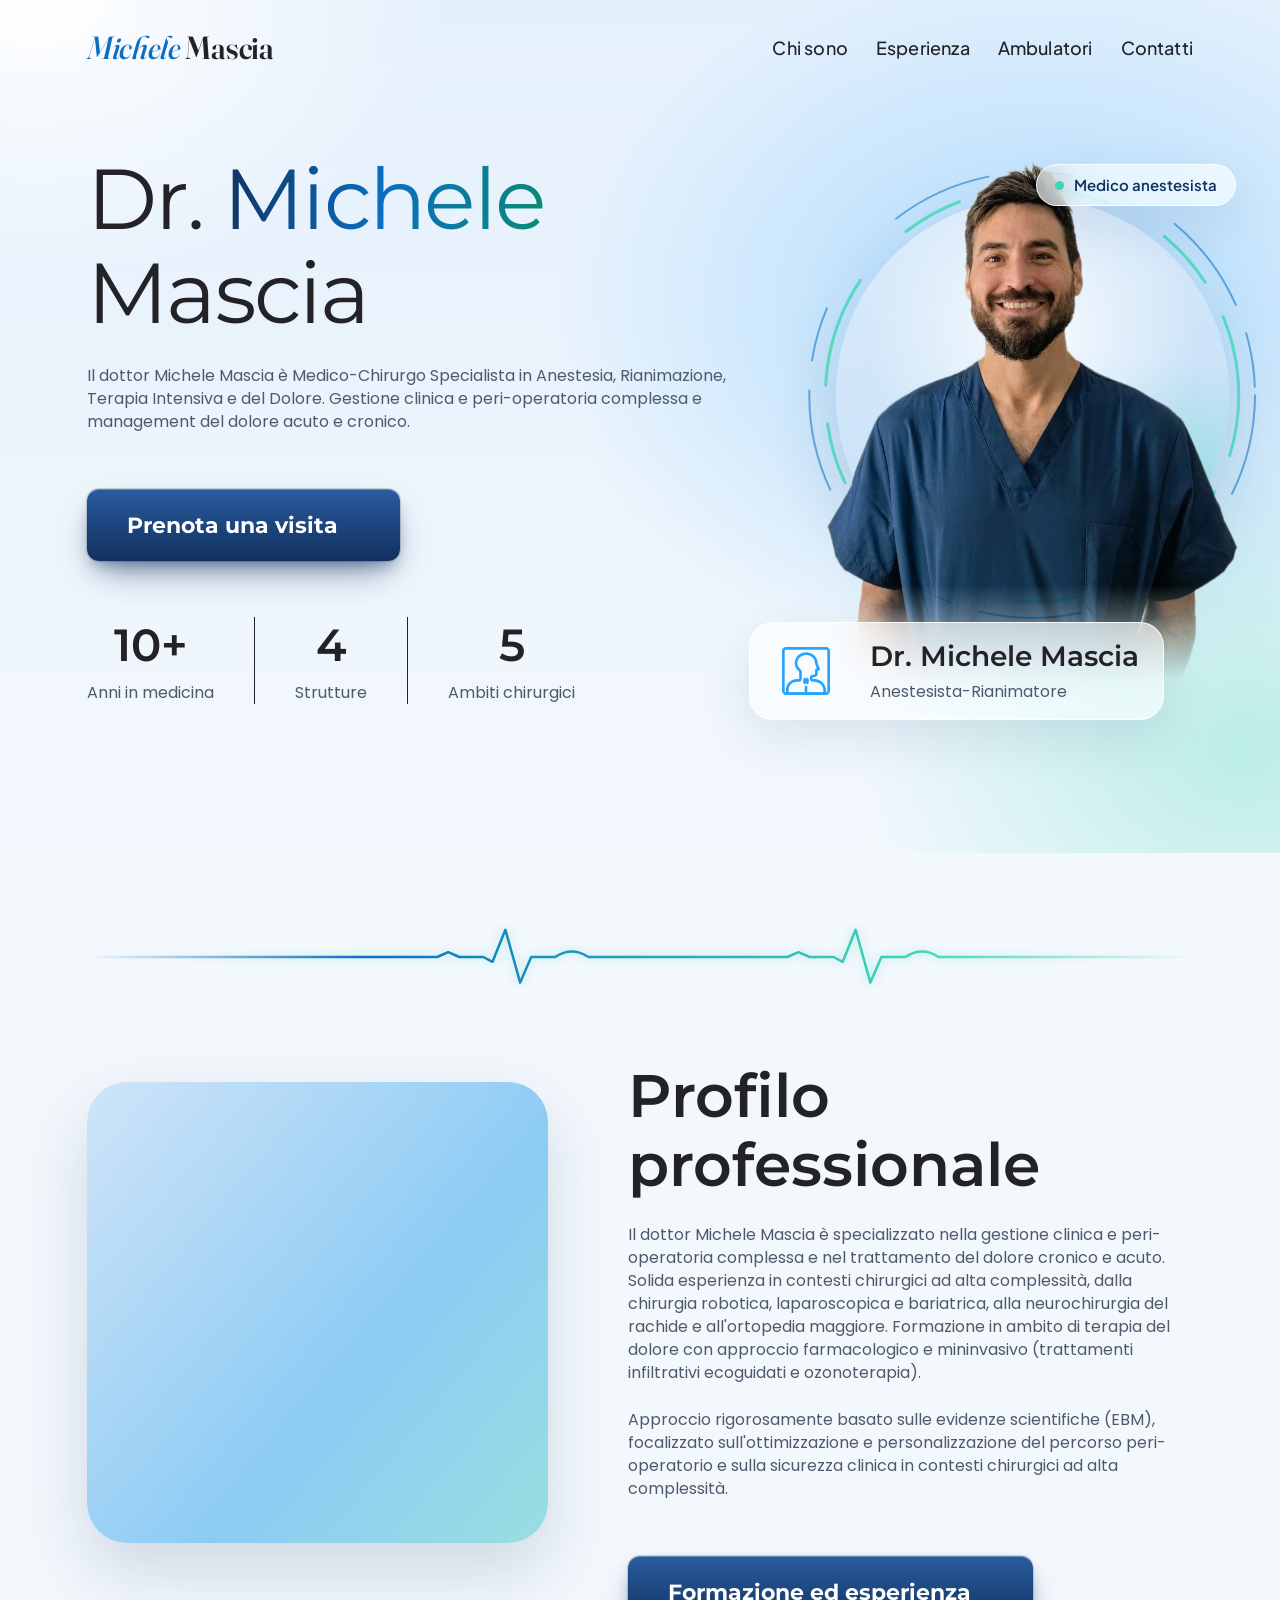
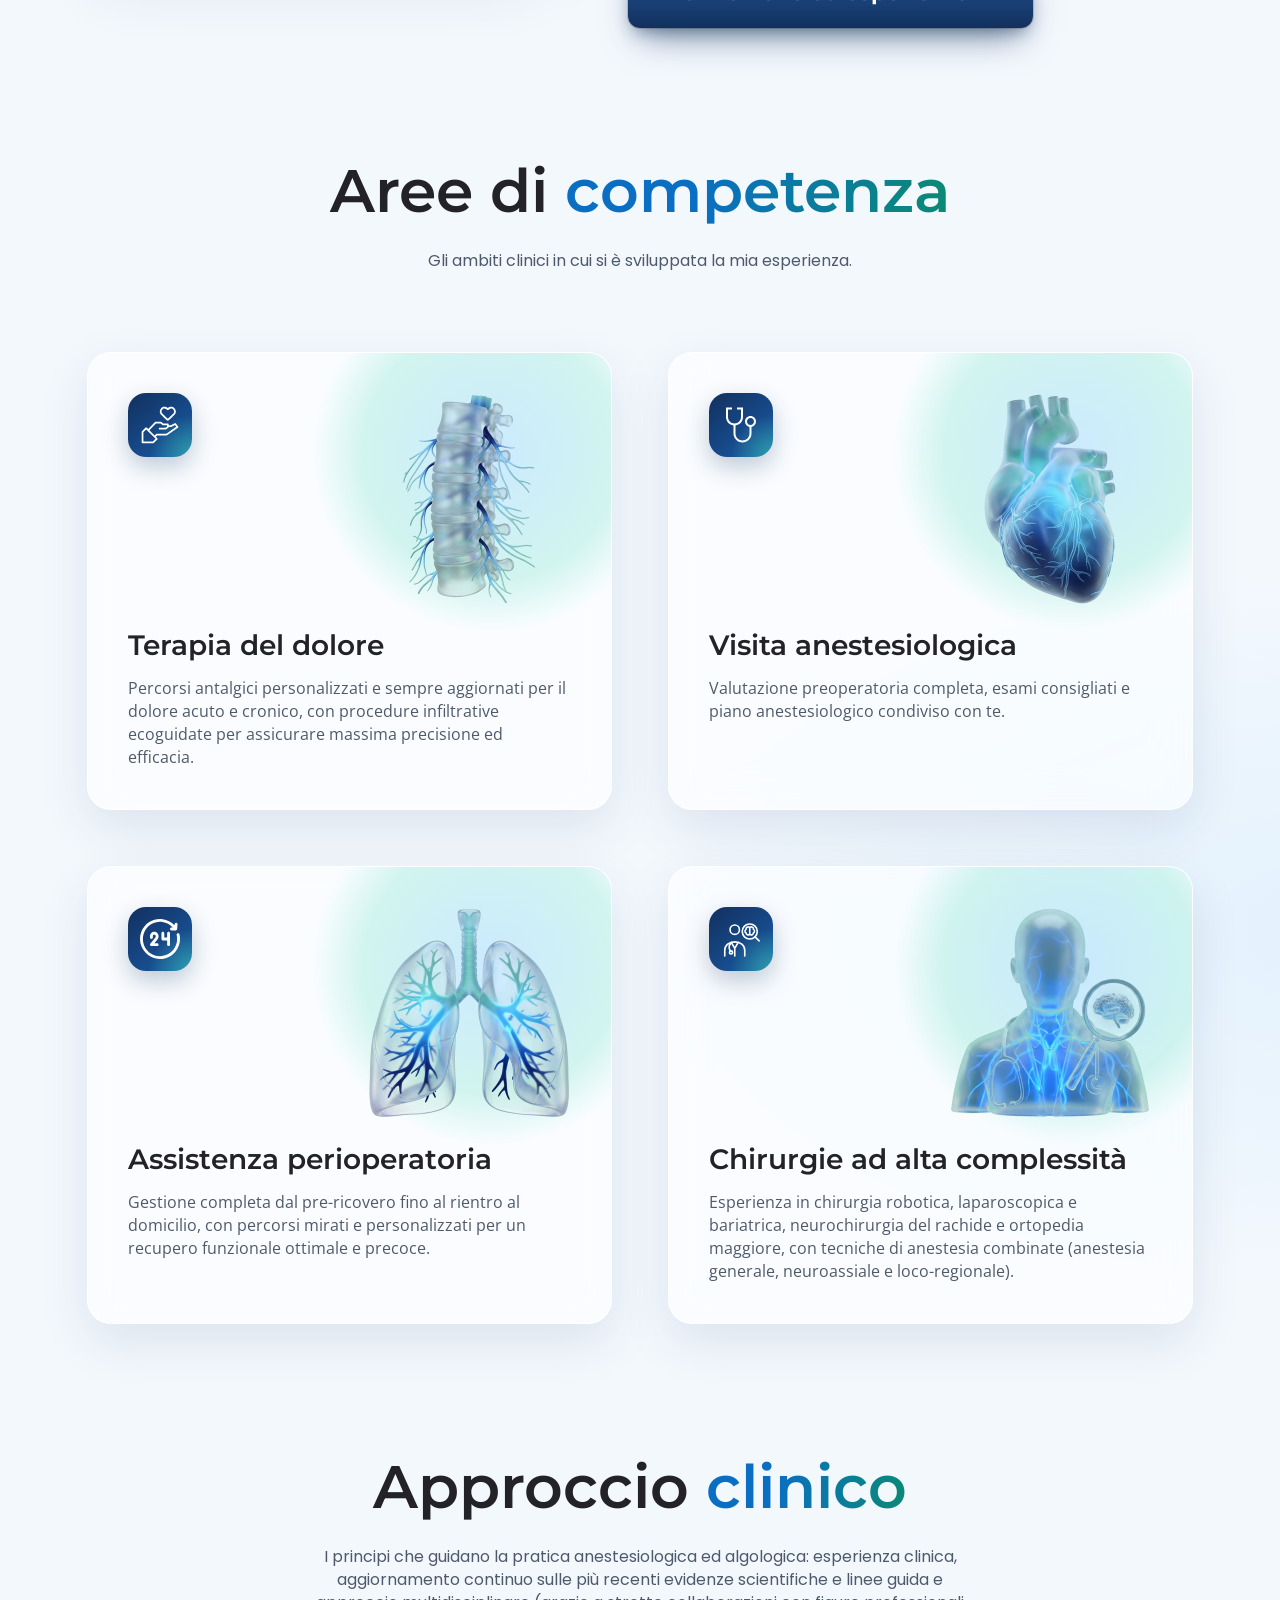
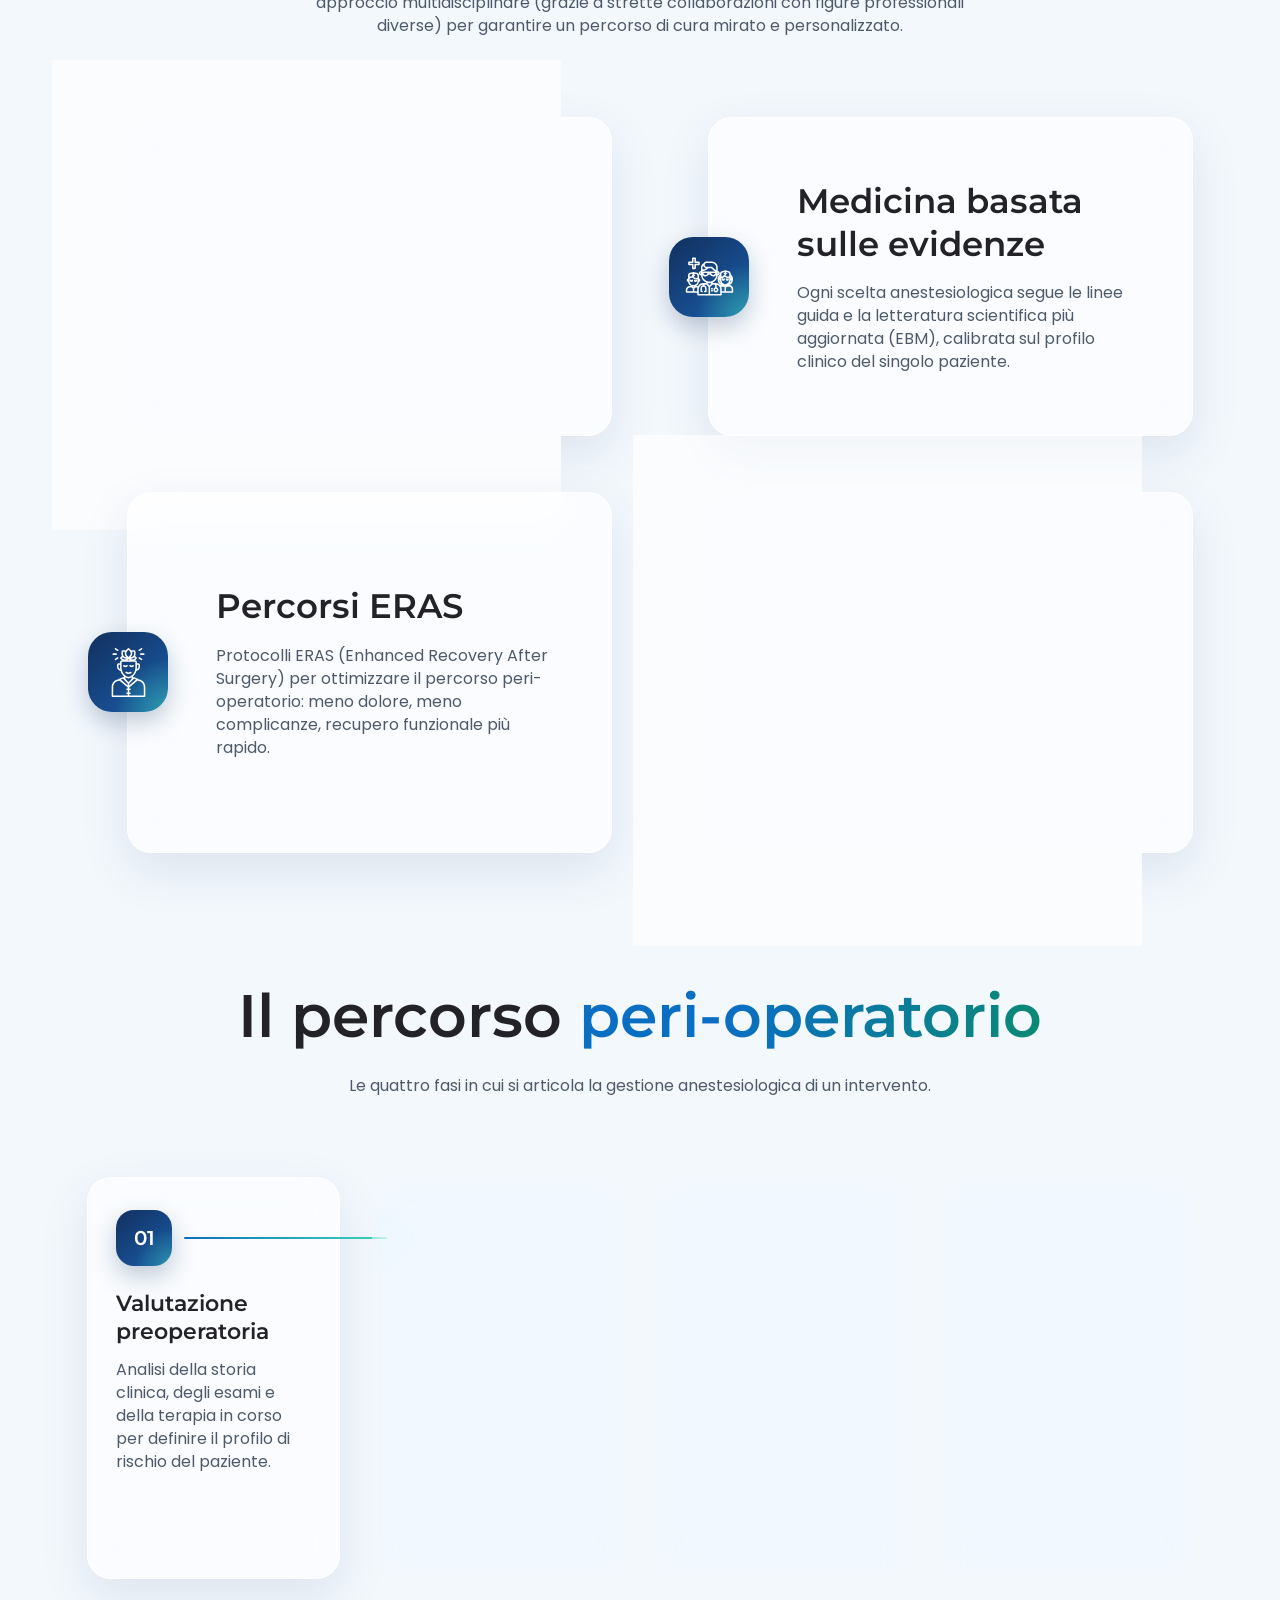
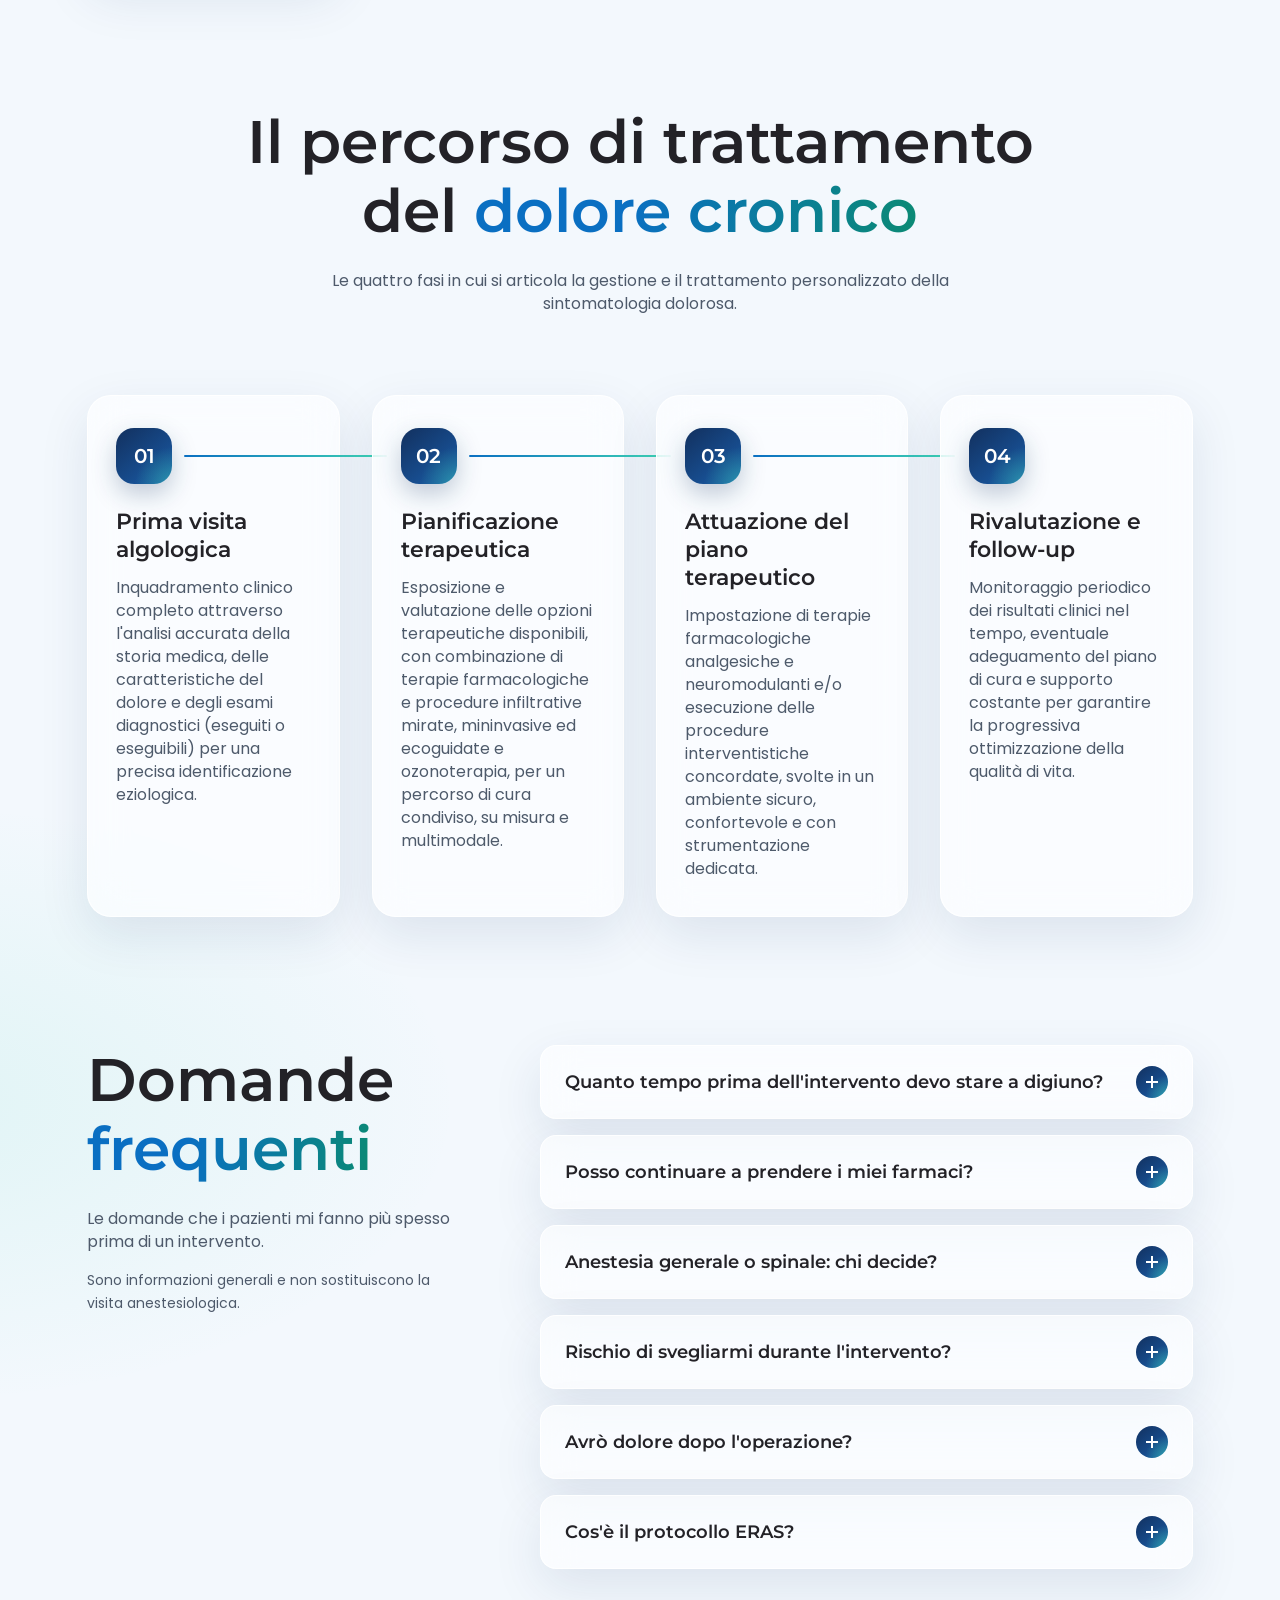
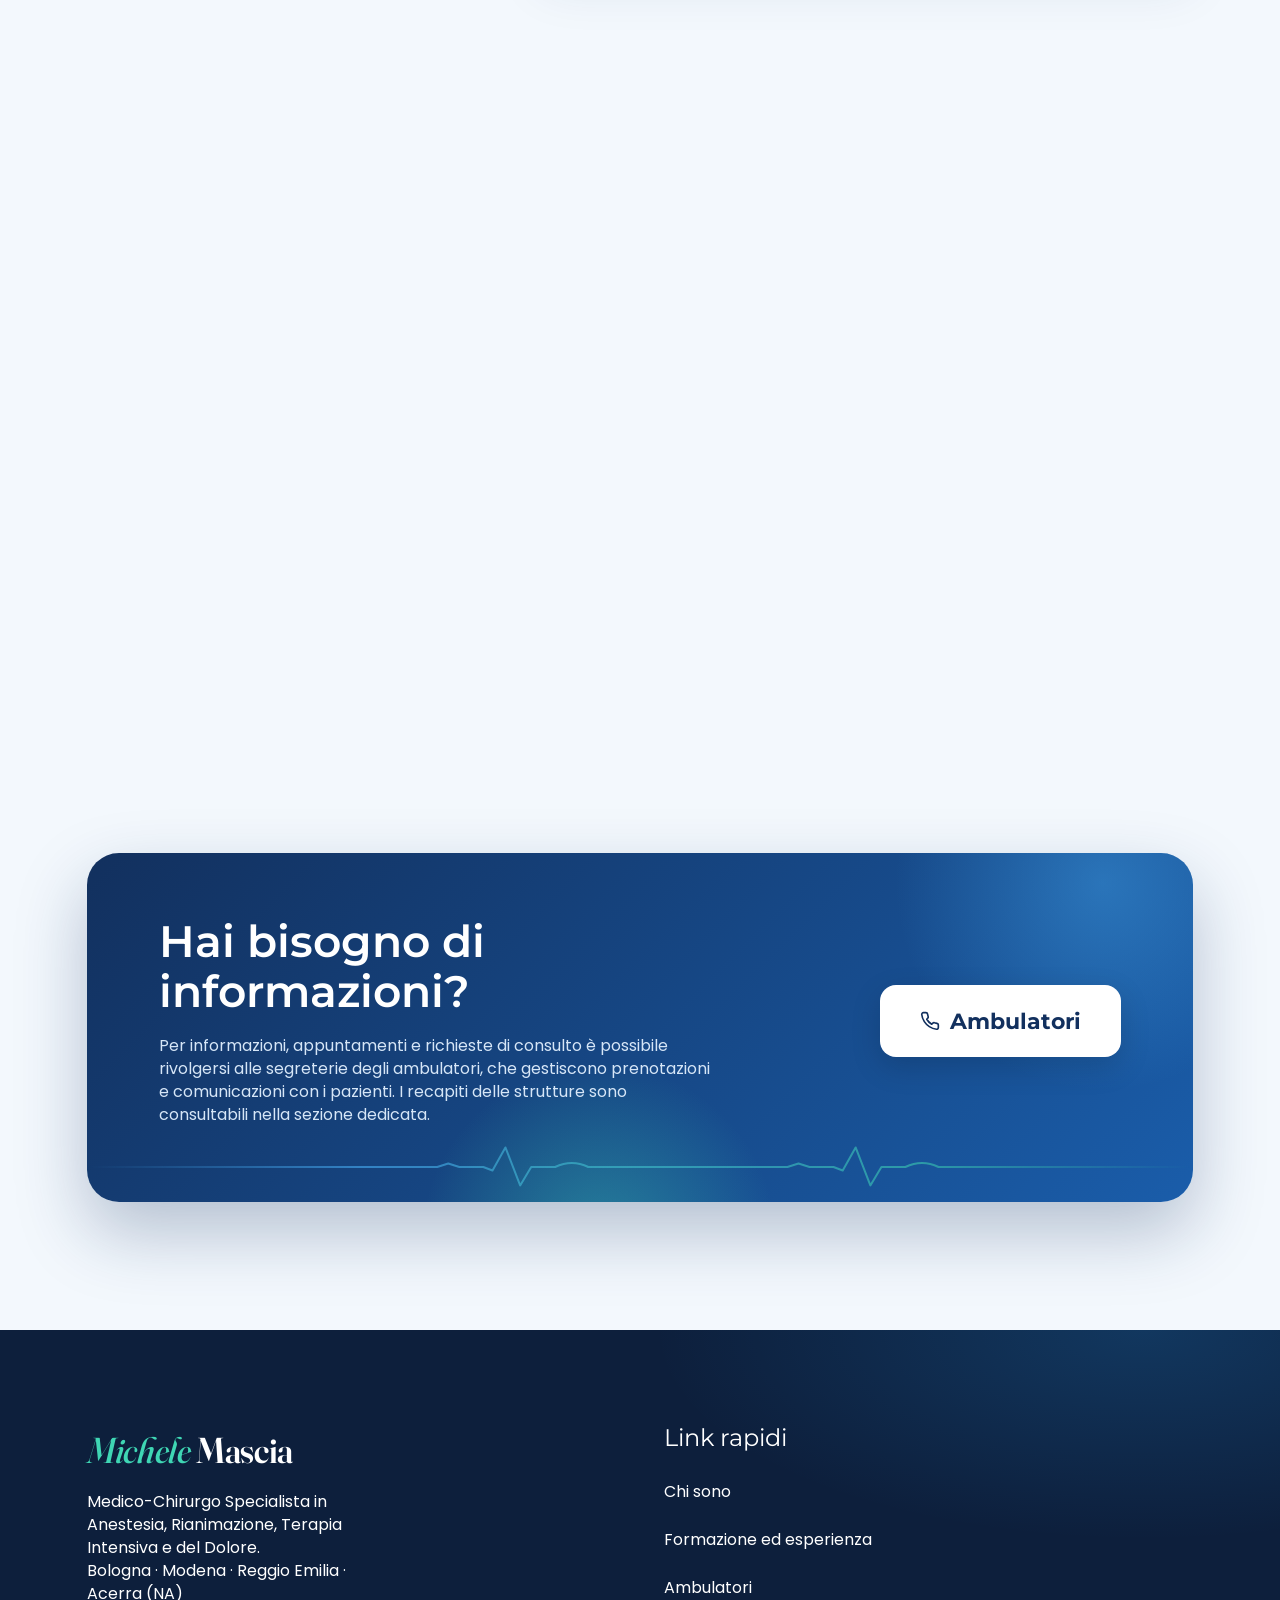
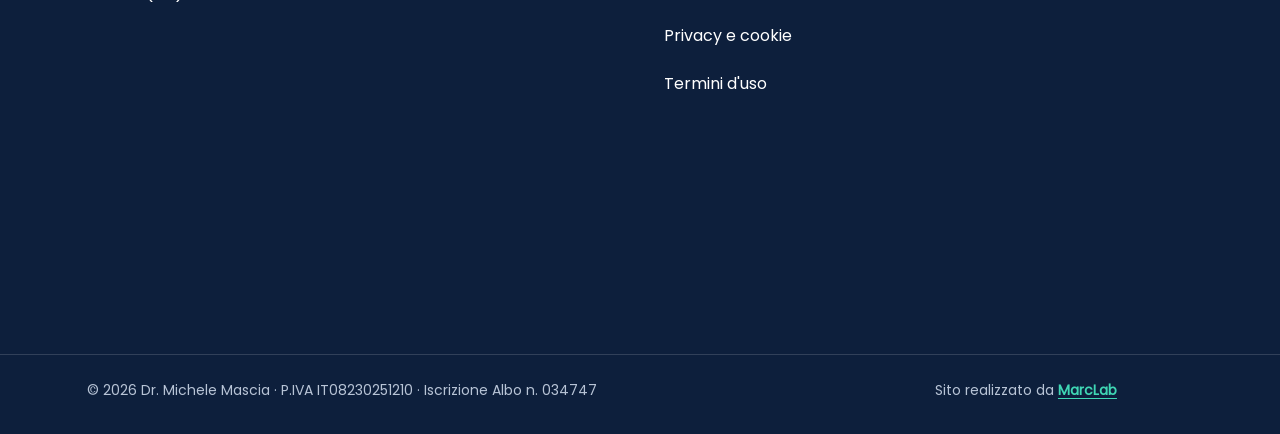
==== commit 989606d4: "Profilo con "dottor" e tolta la domanda frequente "Chi è il dottore" - Il profilo professionale apre" ====
--- a/index.html
+++ b/index.html
@@ -121,14 +121,6 @@
   "mainEntity": [
     {
       "@type": "Question",
-      "name": "Chi è il dottore Michele Mascia?",
-      "acceptedAnswer": {
-        "@type": "Answer",
-        "text": "Il dottor Michele Mascia è medico-chirurgo specialista in Anestesia, Rianimazione, Terapia Intensiva e del Dolore. Si occupa di gestione clinica e peri-operatoria complessa e di trattamento del dolore cronico e acuto, con esperienza in chirurgia robotica, laparoscopica e bariatrica, neurochirurgia del rachide e ortopedia maggiore. Svolge attività clinica a Bologna, Modena e Reggio Emilia e attività ambulatoriale a Reggio Emilia, Modena e Acerra."
-      }
-    },
-    {
-      "@type": "Question",
       "name": "Quanto tempo prima dell'intervento devo stare a digiuno?",
       "acceptedAnswer": {
         "@type": "Answer",
@@ -258,7 +250,7 @@
         </div>
         <div>
           <h2>Profilo professionale</h2>
-          <p>Il dott. Michele Mascia è specializzato nella gestione clinica e peri-operatoria complessa e nel trattamento del dolore cronico e acuto. Solida esperienza in contesti chirurgici ad alta complessità, dalla chirurgia robotica, laparoscopica e bariatrica, alla neurochirurgia del rachide e all'ortopedia maggiore. Formazione in ambito di terapia del dolore con approccio farmacologico e mininvasivo (trattamenti infiltrativi ecoguidati e ozonoterapia).</p>
+          <p>Il dottor Michele Mascia è specializzato nella gestione clinica e peri-operatoria complessa e nel trattamento del dolore cronico e acuto. Solida esperienza in contesti chirurgici ad alta complessità, dalla chirurgia robotica, laparoscopica e bariatrica, alla neurochirurgia del rachide e all'ortopedia maggiore. Formazione in ambito di terapia del dolore con approccio farmacologico e mininvasivo (trattamenti infiltrativi ecoguidati e ozonoterapia).</p>
           <p>Approccio rigorosamente basato sulle evidenze scientifiche (EBM), focalizzato sull'ottimizzazione e personalizzazione del percorso peri-operatorio e sulla sicurezza clinica in contesti chirurgici ad alta complessità.</p>
           <div class="about-actions">
             <a href="curriculum.html" class="btn">Formazione ed esperienza</a>
@@ -424,10 +416,6 @@
         </header>
         <div class="faq-list">
           <details class="faq-item" name="faq">
-            <summary>Chi è il dottore Michele Mascia?</summary>
-            <div class="faq-answer"><p>Il dottor Michele Mascia è medico-chirurgo specialista in Anestesia, Rianimazione, Terapia Intensiva e del Dolore. Si occupa di gestione clinica e peri-operatoria complessa e di trattamento del dolore cronico e acuto, con esperienza in chirurgia robotica, laparoscopica e bariatrica, neurochirurgia del rachide e ortopedia maggiore. Svolge attività clinica a Bologna, Modena e Reggio Emilia e attività ambulatoriale a Reggio Emilia, Modena e Acerra.</p></div>
-          </details>
-          <details class="faq-item" name="faq">
             <summary>Quanto tempo prima dell'intervento devo stare a digiuno?</summary>
             <div class="faq-answer"><p>In genere niente cibo solido nelle 6 ore precedenti, mentre acqua e liquidi chiari (senza latte né polpa) sono consentiti fino a 2 ore prima. Le indicazioni precise per ogni caso vengono fornite durante la visita anestesiologica.</p></div>
           </details>
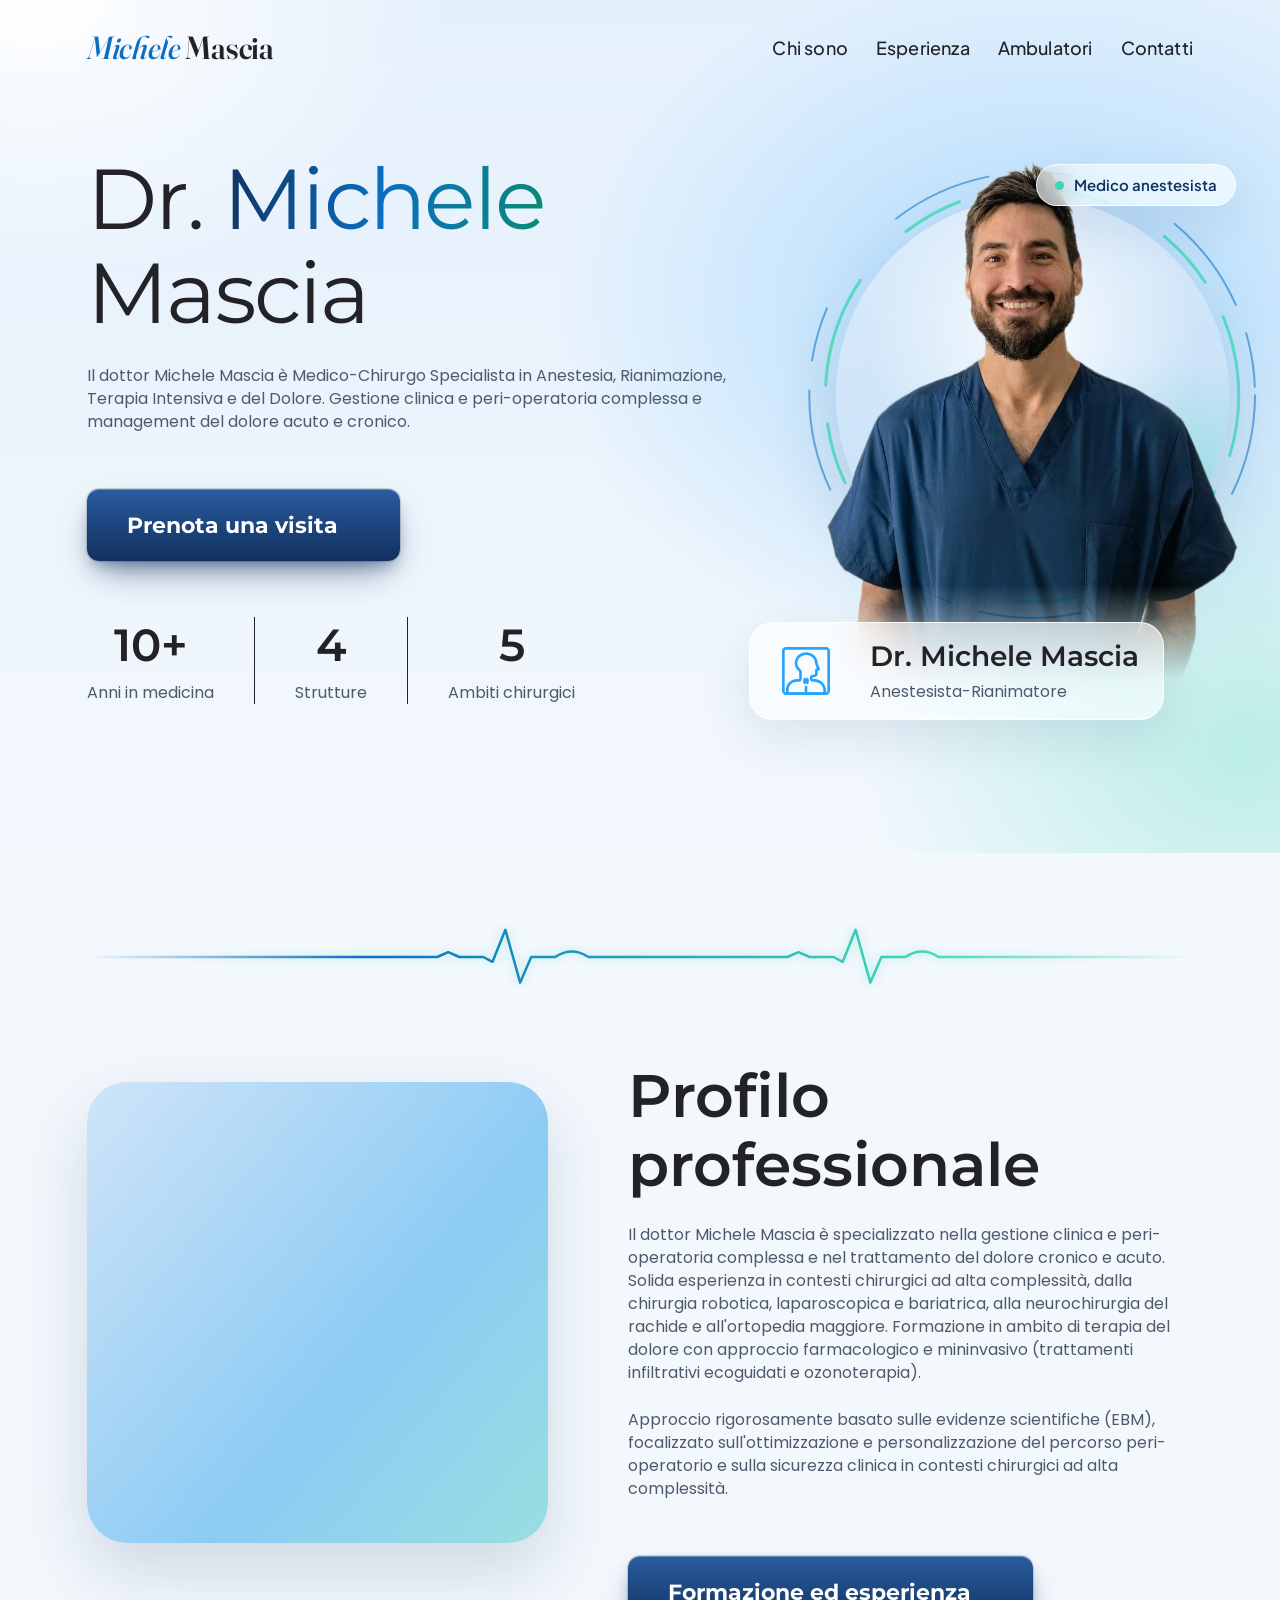
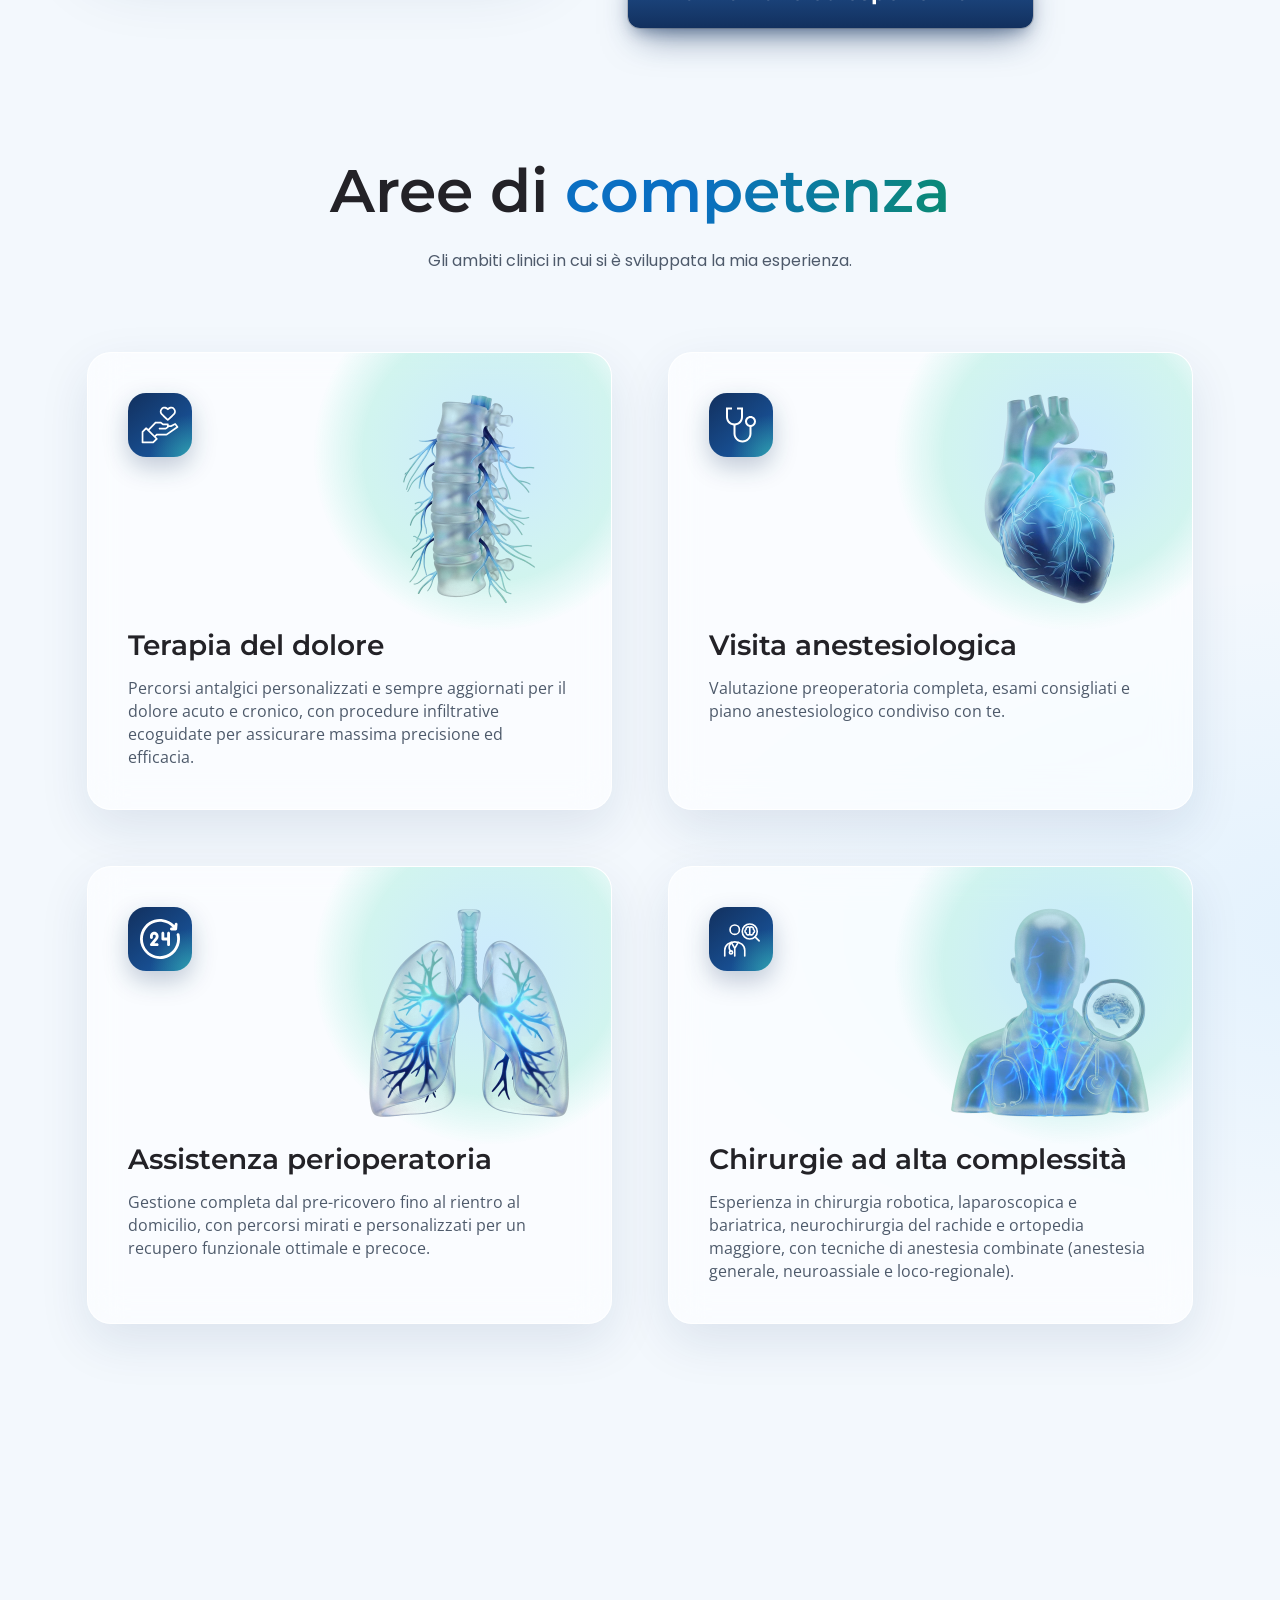
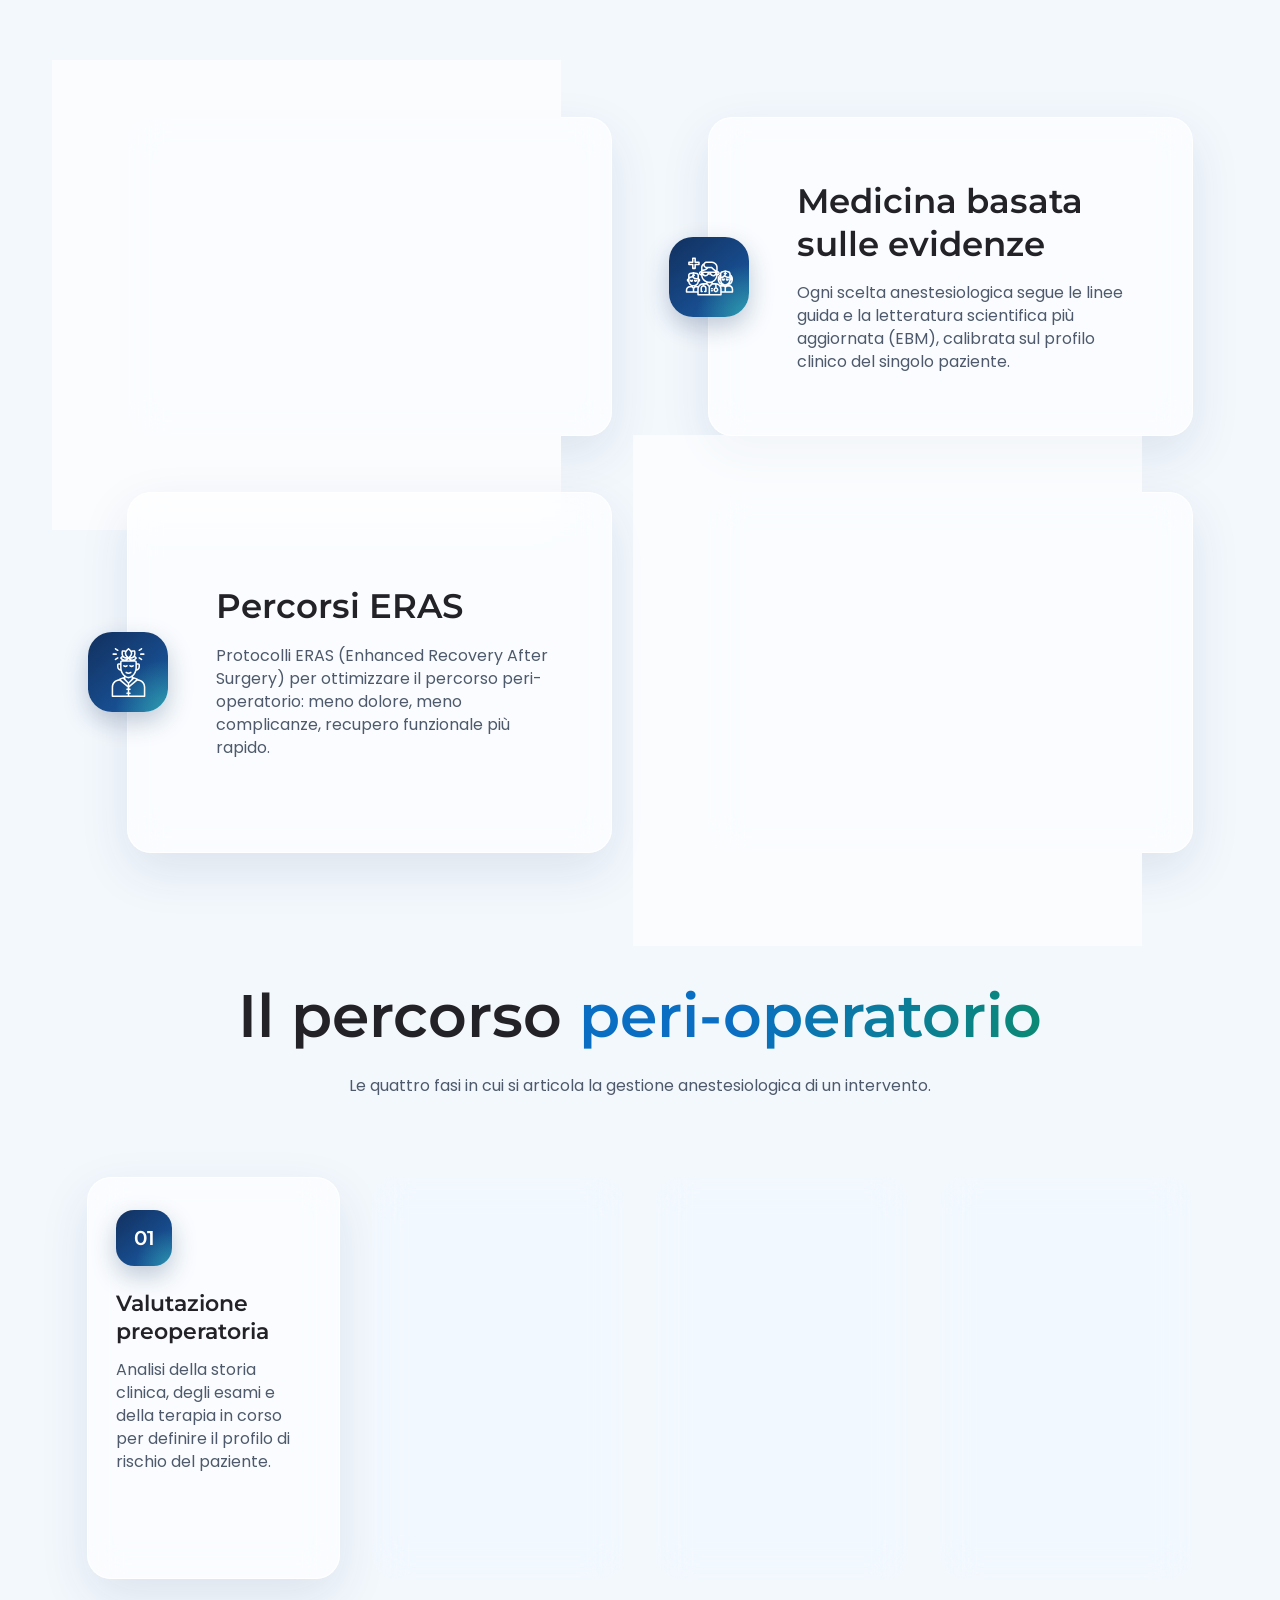
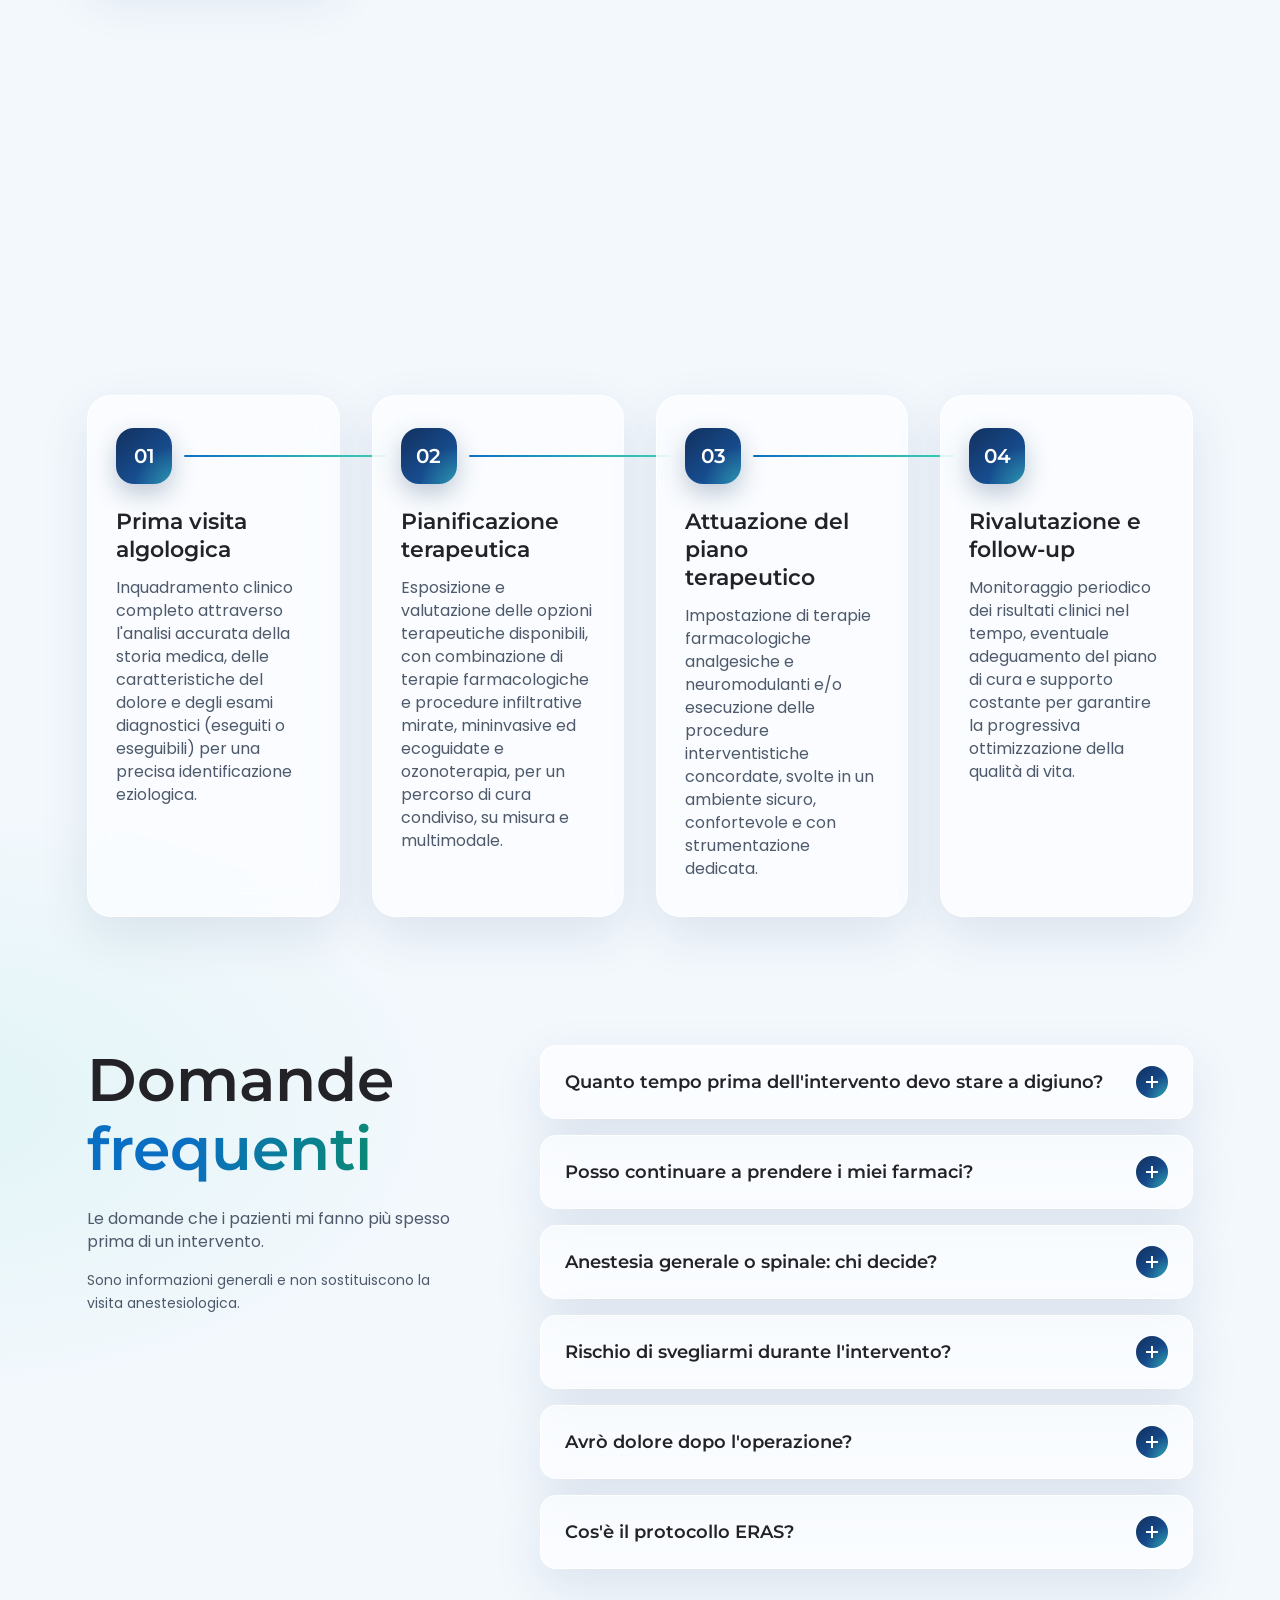
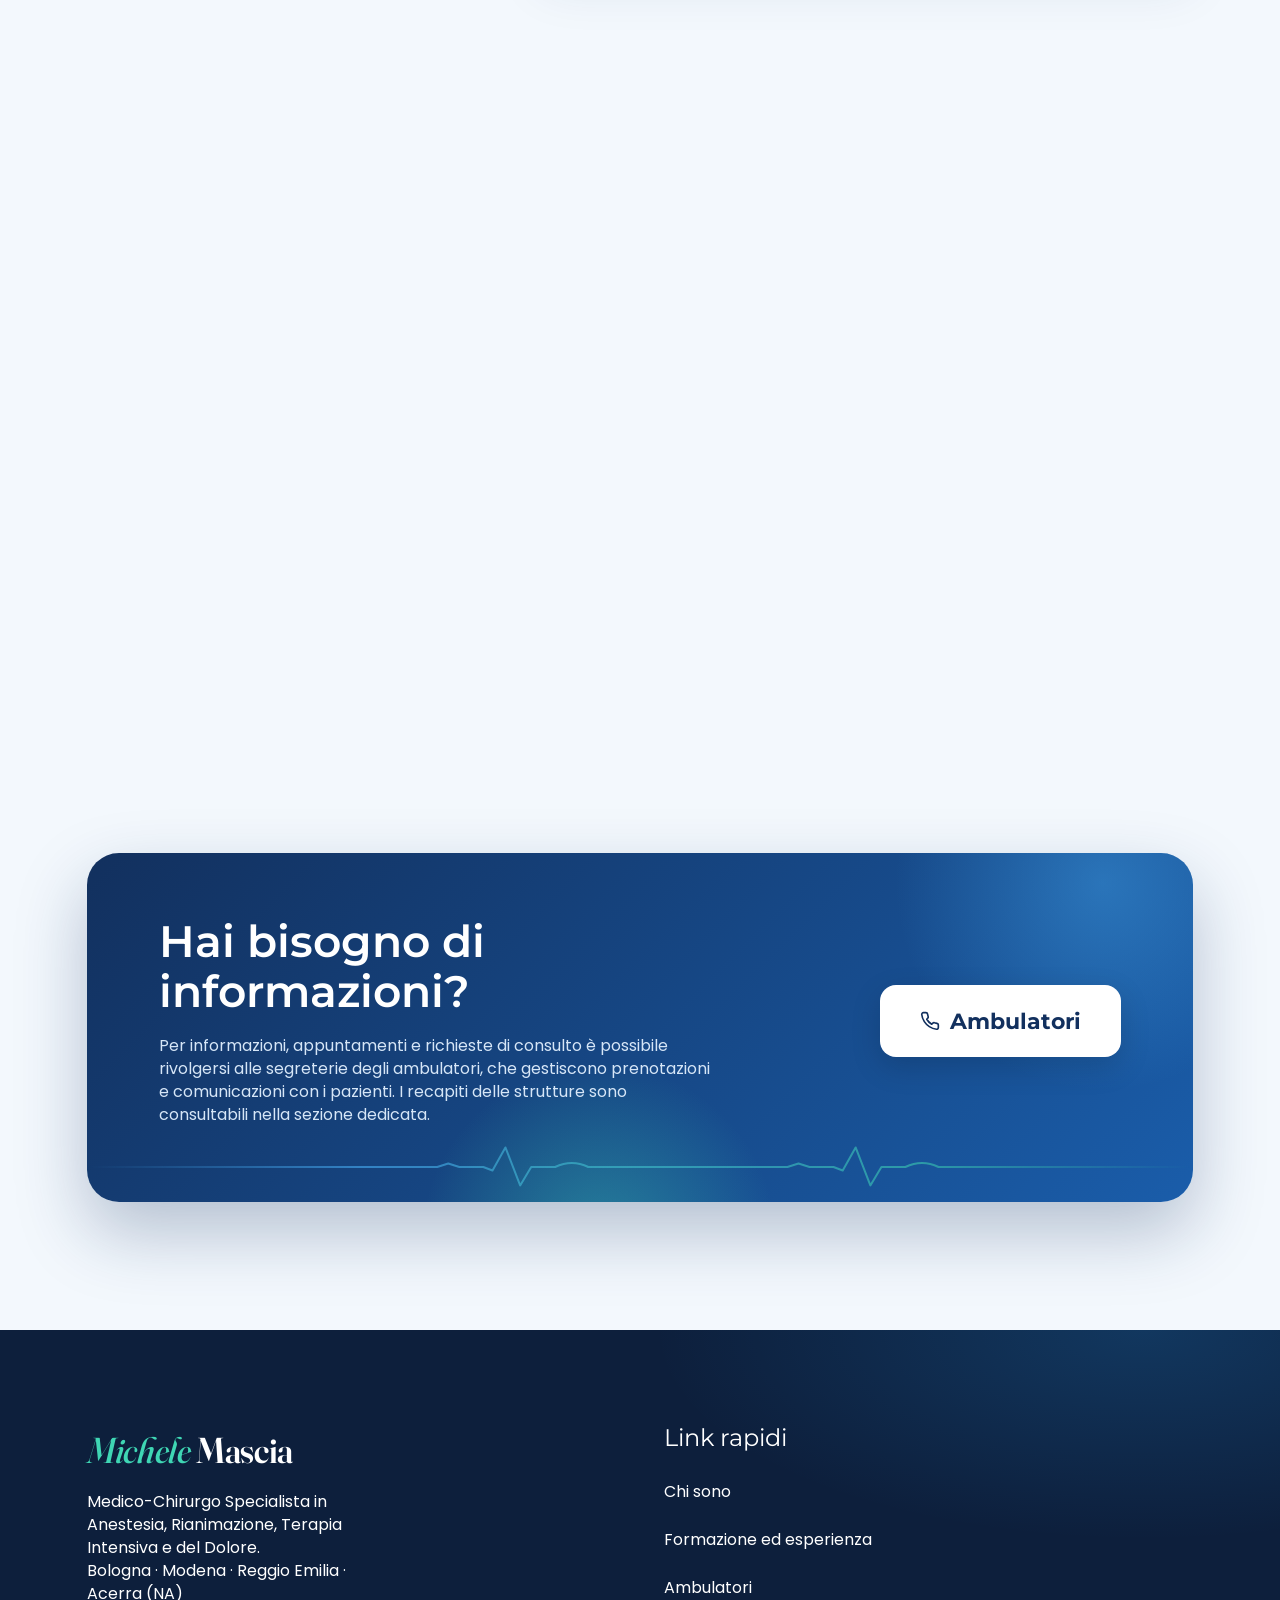
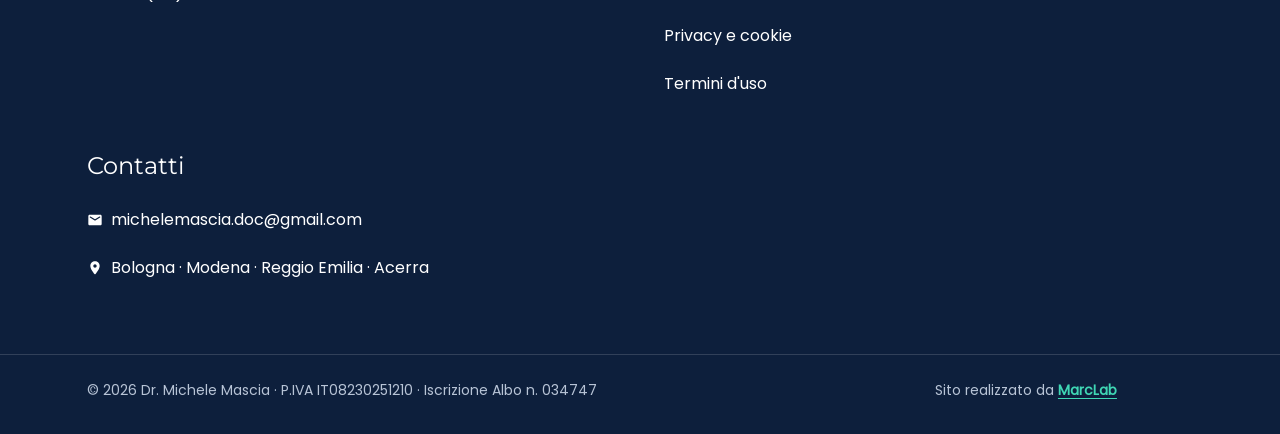
==== commit 8e0052c7: "Dati strutturati: collegamento alle schede del medico sui siti delle strutture Aggiunto sameAs al Ph" ====
--- a/index.html
+++ b/index.html
@@ -67,6 +67,10 @@
     }
   ],
   "url": "https://www.michelemascia.it/",
+  "sameAs": [
+    "https://www.grupposandonato.it/dottori/michele-mascia",
+    "https://www.anemoscns.it/centro-medico/specialista/michele-mascia/"
+  ],
   "image": [
     "https://www.michelemascia.it/assets/img/michele-mascia-profilo-1x1.jpg",
     "https://www.michelemascia.it/assets/img/michele-mascia-profilo-4x3.jpg",
